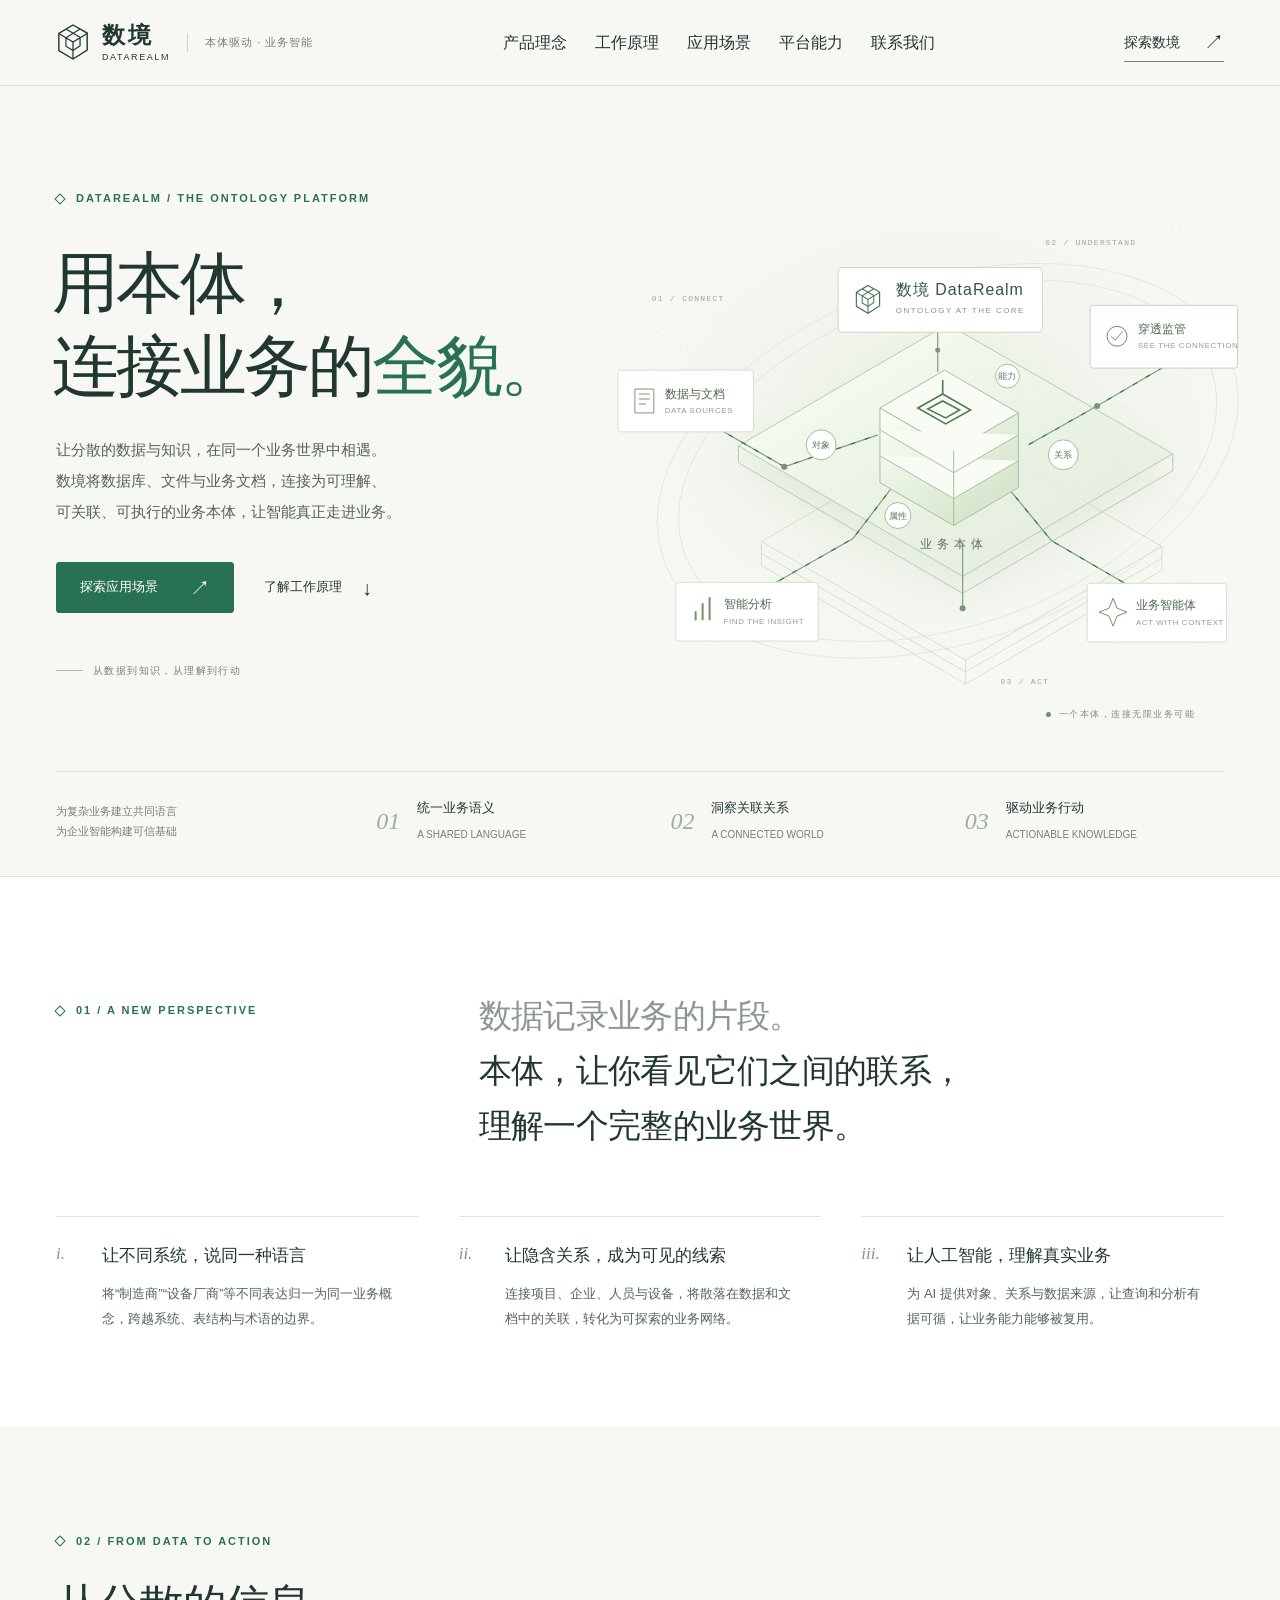
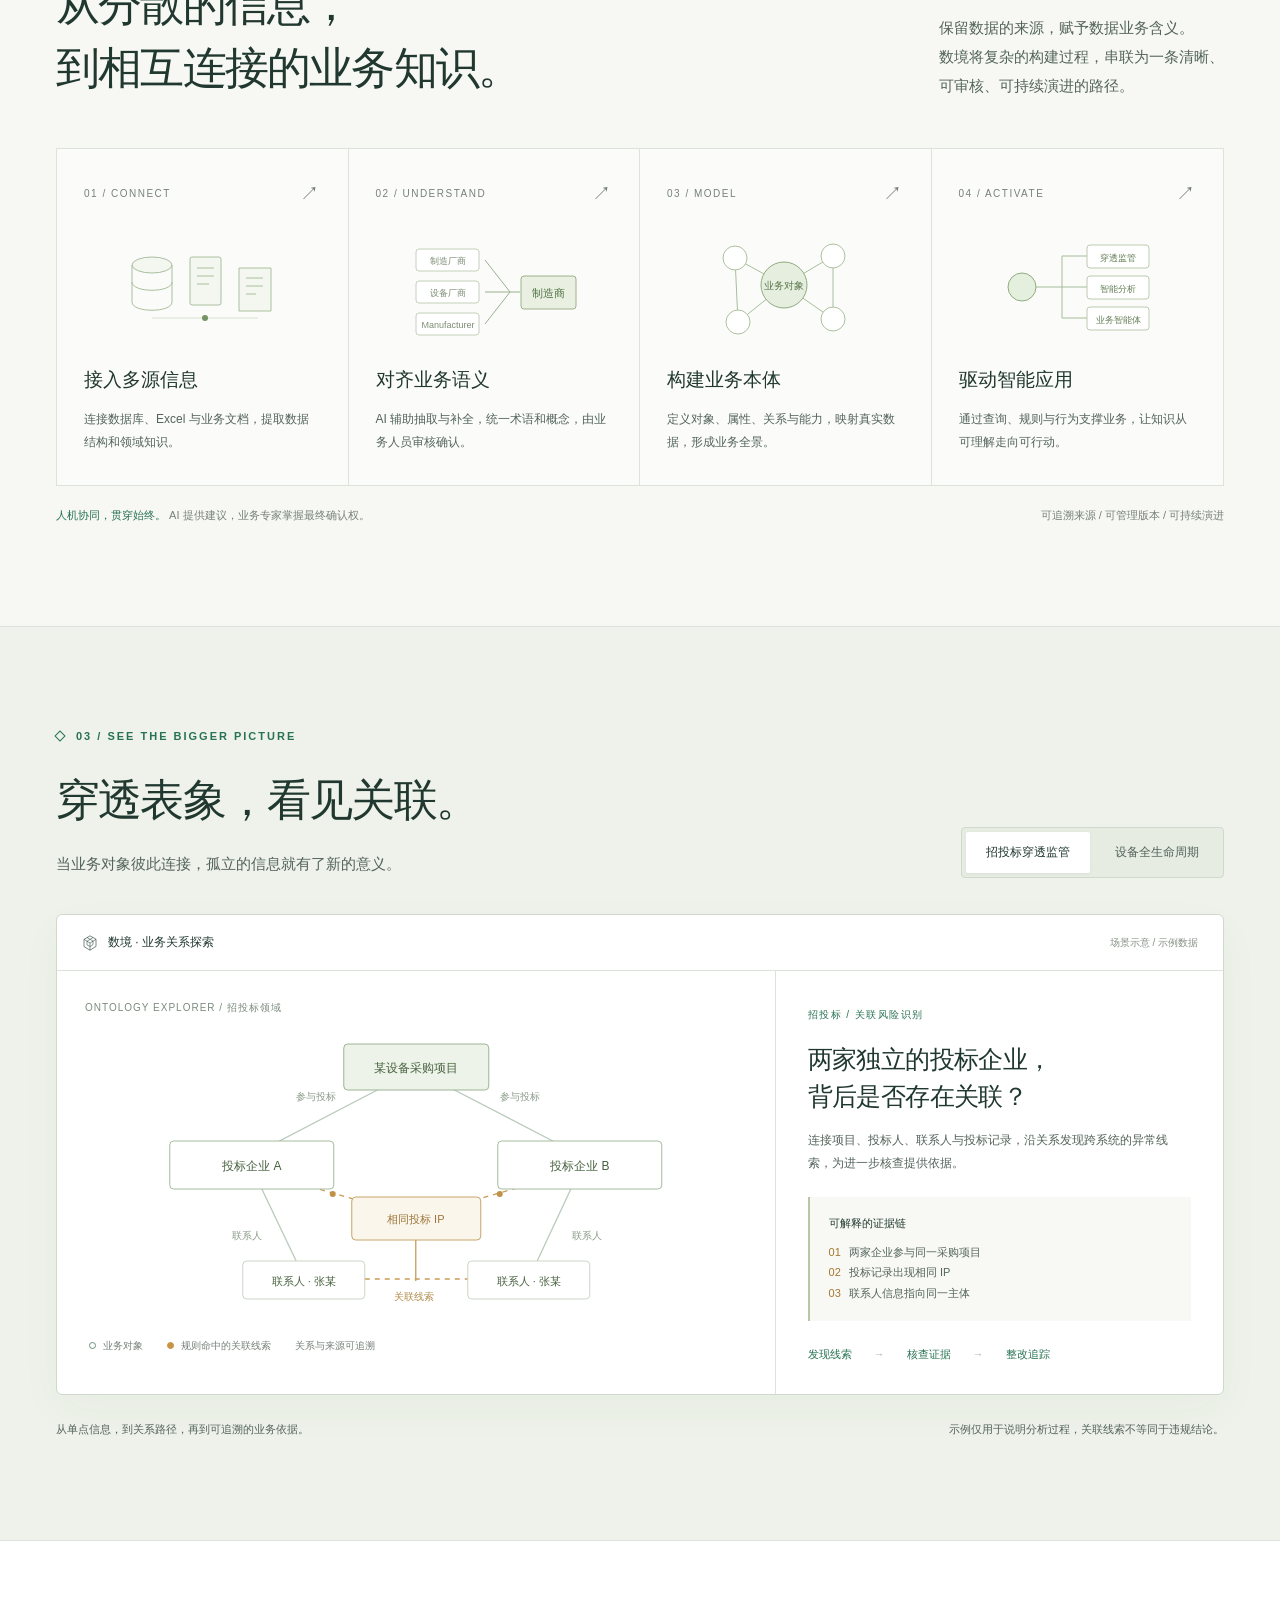
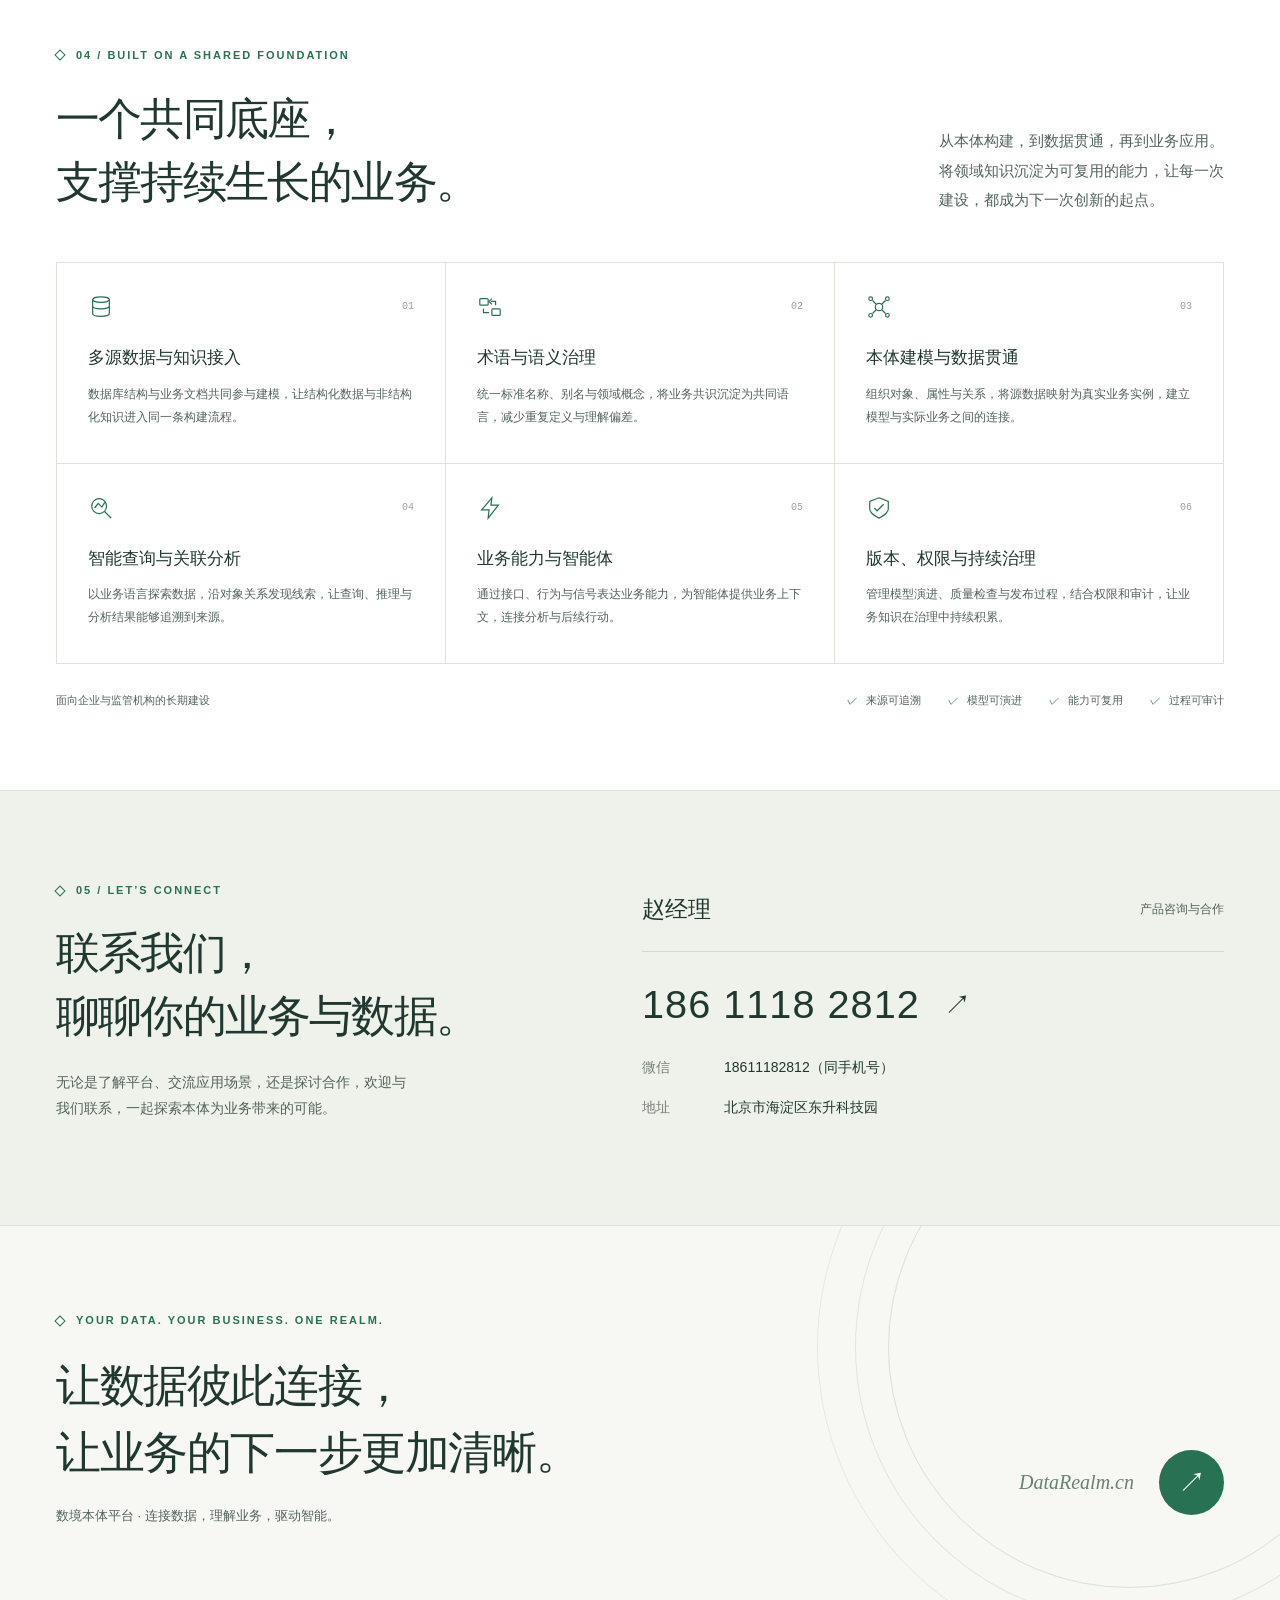
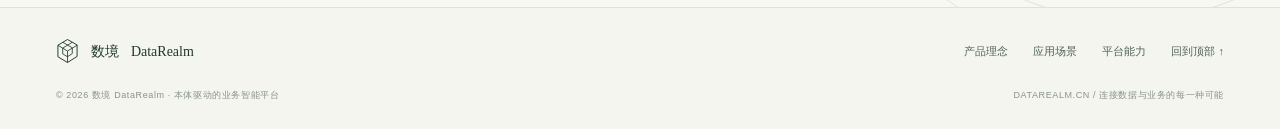
==== index.html @ b1da5d1b "Add files via upload" ====
<!doctype html>
<html lang="zh-CN">
<head>
  <meta charset="UTF-8">
  <meta name="viewport" content="width=device-width, initial-scale=1.0">
  <meta name="theme-color" content="#f7f8f4">
  <meta name="description" content="数境 DataRealm 本体平台，将分散的数据、文档与业务知识连接为可理解、可关联、可执行的业务本体，为穿透监管、智能分析与智能体提供可信语义底座。">
  <title>数境 DataRealm — 用本体，连接业务的全貌</title>
  <style>
    :root{--bg:#f7f8f4;--paper:#fff;--ink:#20382f;--text:#53635b;--muted:#768079;--line:#dce3da;--green:#287253;--mint:#e9f0e5;--serif:Georgia,"Times New Roman",serif;--sans:"Segoe UI","PingFang SC","Microsoft YaHei",sans-serif}
    *{box-sizing:border-box}html{scroll-behavior:smooth;scroll-padding-top:100px}body{margin:0;background:var(--bg);color:var(--ink);font:15px/1.75 var(--sans);-webkit-font-smoothing:antialiased}button,a{-webkit-tap-highlight-color:transparent}a{color:inherit;text-decoration:none}button{font:inherit;color:inherit;cursor:pointer}button:focus-visible,a:focus-visible{outline:3px solid #68ab89;outline-offset:5px}::selection{background:#cee5cf}svg{display:block;max-width:100%}button{border:0}h1,h2,h3,p{margin:0}img{max-width:100%}.wrap{width:min(1280px,calc(100% - 112px));margin:auto}.eyebrow{display:flex;align-items:center;gap:12px;font-size:11px;font-weight:600;letter-spacing:2px;text-transform:uppercase;color:var(--green)}.eyebrow:before{content:"";width:6px;height:6px;border:1px solid currentColor;transform:rotate(45deg)}.mono{font-family:Consolas,monospace;letter-spacing:1px;font-size:11px}.arrow{display:inline-block;transition:transform .25s;font-size:20px;line-height:1}a:hover .arrow,button:hover .arrow{transform:translate(3px,-2px)}.button{display:inline-flex;align-items:center;justify-content:center;gap:32px;padding:14px 23px;border:1px solid var(--green);background:var(--green);color:#fff;border-radius:3px;font-size:13px;line-height:1.6;transition:background .2s,transform .2s}.button:hover{background:#205e45;transform:translateY(-2px)}.text-link{display:inline-flex;gap:20px;align-items:center;font-size:13px}.text-link:hover{color:var(--green)}.section-title{font-size:clamp(32px,3.4vw,46px);font-weight:500;line-height:1.45;letter-spacing:-1.8px}.section-copy{color:var(--text);line-height:1.95;font-size:15px}.section-head{display:flex;justify-content:space-between;gap:50px;align-items:end;margin-bottom:48px}.section-head .section-copy{max-width:360px}.section-head .eyebrow{margin-bottom:23px}
    header{position:sticky;top:0;z-index:20;background:rgba(247,248,244,.94);backdrop-filter:blur(16px);border-bottom:1px solid var(--line)}.header-inner{height:85px;display:flex;align-items:center;justify-content:space-between;gap:30px}.brand{display:flex;align-items:center;gap:12px;flex-shrink:0}.brand-icon{width:34px;height:38px}.brand-name{font-size:23px;letter-spacing:3px;font-weight:600;line-height:1.1}.brand-en{font-size:9px;letter-spacing:1.6px;margin-top:5px;line-height:1}.brand-tag{border-left:1px solid #cbd5cd;margin-left:5px;padding-left:17px;font-size:11px;color:var(--muted);letter-spacing:1px}.nav{display:flex;align-items:center;gap:35px;font-size:12px}.nav a{position:relative;padding:8px 0}.nav a:hover{color:var(--green)}.header-cta{display:flex;gap:24px;align-items:center;font-size:12px;border-bottom:1px solid #6f8575;padding:7px 0}.menu-button{display:none;background:none;padding:8px;font-size:13px}
    .hero{position:relative;overflow:hidden}.hero-main{display:grid;grid-template-columns:1fr 1fr;align-items:center;min-height:685px;gap:0}.hero-copy{position:relative;z-index:2;padding:66px 0 54px}.hero .eyebrow{margin-bottom:33px}.hero h1{font-size:clamp(48px,5.2vw,74px);letter-spacing:-3px;font-weight:500;line-height:1.25;margin-left:-4px}.hero h1 em{font-style:normal;color:var(--green)}.hero-description{font-size:15px;line-height:2.05;max-width:438px;color:var(--text);margin-top:27px}.hero-actions{display:flex;align-items:center;gap:30px;margin-top:35px}.hero-caption{display:flex;align-items:center;gap:10px;color:var(--muted);font-size:10px;letter-spacing:1.4px;margin-top:49px}.hero-caption span{height:1px;width:27px;background:#a9b9ab}.hero-art{position:relative;width:116%;margin-left:-7%;isolation:isolate}.hero-art:before{content:"";position:absolute;z-index:-1;inset:3% -4%;background:radial-gradient(ellipse,#dfebd780,transparent 66%)}.ontology-svg{width:100%;overflow:visible}.graph-flow{stroke-dasharray:5 10;animation:flow 22s linear infinite}.graph-point{animation:breathe 4s ease-in-out infinite;transform-origin:center}.art-note{position:absolute;right:12%;bottom:0;display:flex;gap:8px;align-items:center;font-size:9px;color:#7d8c7c;letter-spacing:1.5px}.art-note:before{content:"";width:5px;height:5px;border-radius:50%;background:#629471}.hero-bottom{border-top:1px solid var(--line);display:grid;grid-template-columns:1.1fr 1fr 1fr 1fr;gap:35px;padding:25px 0 30px;align-items:center}.hero-bottom p{font-size:11px;color:var(--muted);line-height:1.8}.hero-bottom .value{display:flex;gap:17px;align-items:center}.value>span{font:italic 24px var(--serif);color:#9cae9c}.value strong{font-size:13px;font-weight:500;display:block}.value small{font-size:10px;color:var(--muted)}
    .idea{padding:112px 0 95px;background:#fff;border-top:1px solid var(--line)}.idea-top{display:grid;grid-template-columns:.48fr 1fr;gap:65px}.idea-top .eyebrow{align-self:start;margin-top:12px}.idea-statement{font-size:clamp(25px,2.6vw,36px);line-height:1.65;font-weight:400;letter-spacing:-.7px}.idea-statement span{color:#8c978f}.idea-bottom{margin-top:62px;display:grid;grid-template-columns:repeat(3,1fr);gap:40px}.idea-item{border-top:1px solid var(--line);padding-top:24px;display:grid;grid-template-columns:34px 1fr;gap:12px}.idea-item .number{font:italic 17px var(--serif);color:#859584;padding-top:3px}.idea-item h3{font-size:17px;font-weight:500;margin-bottom:12px}.idea-item p{font-size:13px;color:var(--text);line-height:1.9;max-width:295px}
    .how{padding:105px 0 100px}.process{display:grid;grid-template-columns:repeat(4,1fr);border:1px solid var(--line);background:#ffffff70}.process-card{position:relative;padding:28px 27px 32px;border-right:1px solid var(--line)}.process-card:last-child{border:0}.process-number{display:flex;align-items:center;justify-content:space-between;color:var(--muted);font-size:10px;letter-spacing:1.5px}.process-number span:last-child{font-size:19px}.mini-diagram{height:132px;display:flex;align-items:center;justify-content:center;margin:10px 0}.mini-diagram svg{height:110px;width:180px}.process-card h3{font-size:19px;font-weight:500;margin-bottom:12px}.process-card p{font-size:12px;color:var(--text);line-height:1.9}.process-note{margin-top:20px;display:flex;justify-content:space-between;gap:20px;font-size:11px;color:var(--muted)}.process-note b{font-weight:400;color:var(--green)}
    .case{background:#eef2ea;padding:100px 0;border-top:1px solid var(--line);border-bottom:1px solid var(--line)}.case .section-head{margin-bottom:36px}.case-tabs{display:inline-flex;gap:5px;border:1px solid #cfd9cc;background:#e6ece1;padding:4px;border-radius:4px}.case-tab{padding:10px 20px;background:transparent;border-radius:2px;font-size:12px;color:var(--text)}.case-tab[aria-selected="true"]{background:#fff;color:var(--ink);box-shadow:0 1px 3px #30472a10}.case-window{background:#fff;border:1px solid #cfd9cc;border-radius:6px;overflow:hidden;box-shadow:0 15px 45px #3b573509}.window-bar{display:flex;justify-content:space-between;align-items:center;border-bottom:1px solid var(--line);padding:17px 25px;gap:15px}.window-title{font-size:12px;display:flex;gap:10px;align-items:center}.window-title svg{width:16px;height:16px}.demo-label{font-size:10px;color:#879186}.window-main{display:grid;grid-template-columns:1.6fr 1fr}.case-canvas{position:relative;background-image:radial-gradient(#b7c6b266 .7px,transparent .7px);background-size:20px 20px;padding:28px 20px 18px;min-width:0}.canvas-label{font-size:10px;color:#7b8b7d;letter-spacing:1px;margin-left:8px}.case-graph{width:100%;height:320px}.canvas-legend{font-size:10px;display:flex;gap:24px;align-items:center;color:var(--muted);padding-left:12px}.canvas-legend span{display:flex;align-items:center;gap:7px}.canvas-legend i{display:inline-block;width:7px;height:7px;border:1px solid #69917a;border-radius:50%}.canvas-legend .risk i{background:#c89342;border-color:#c89342}.case-explain{border-left:1px solid var(--line);padding:35px 32px 30px}.case-kicker{font-size:10px;color:var(--green);letter-spacing:1.5px;margin-bottom:17px}.case-explain h3{font-size:25px;line-height:1.5;font-weight:500;letter-spacing:-.6px}.case-explain>p{font-size:12px;color:var(--text);line-height:1.9;margin:13px 0 23px}.evidence{background:#f8f9f5;padding:17px 19px;border-left:2px solid #b6c7a8}.evidence-title{font-size:11px;margin-bottom:8px}.evidence p{color:var(--text);font-size:11px;line-height:1.9}.evidence span{color:#a47730;margin-right:5px}.case-bottom{display:flex;gap:22px;align-items:center;font-size:11px;color:var(--green);margin-top:24px}.case-bottom span+span:before{content:"→";margin-right:22px;color:#a8b5a4}.case-foot{display:flex;justify-content:space-between;gap:24px;margin-top:25px;font-size:11px;color:var(--text)}
    .capabilities{padding:105px 0 80px;background:#fff}.cap-grid{display:grid;grid-template-columns:repeat(3,1fr);border-top:1px solid var(--line);border-left:1px solid var(--line)}.cap-item{padding:31px 31px 34px;border-right:1px solid var(--line);border-bottom:1px solid var(--line);transition:background .2s}.cap-item:hover{background:#f6f9f3}.cap-top{display:flex;justify-content:space-between;align-items:center;margin-bottom:23px}.cap-top svg{width:26px;height:26px;stroke:var(--green);fill:none;stroke-width:1.3}.cap-top span{color:#9aa397;font-size:10px;font-family:Consolas,monospace}.cap-item h3{font-size:17px;font-weight:500;margin-bottom:10px}.cap-item p{font-size:12px;color:var(--text);line-height:1.9}.governance{display:flex;gap:20px;align-items:center;justify-content:space-between;padding-top:27px;color:var(--text);font-size:11px}.governance ul{display:flex;list-style:none;gap:27px;margin:0;padding:0}.governance li:before{content:"✓";color:var(--green);margin-right:8px}
    .closing{position:relative;overflow:hidden;padding:85px 0 80px}.closing:after{position:absolute;content:"";width:480px;height:480px;right:-90px;top:-120px;border:1px solid #d9e3d4;border-radius:50%;box-shadow:0 0 0 32px var(--bg),0 0 0 33px #dfe7d9,0 0 0 70px var(--bg),0 0 0 71px #e4eadf;pointer-events:none}.closing-inner{position:relative;z-index:1;display:flex;align-items:end;justify-content:space-between;gap:40px}.closing .eyebrow{margin-bottom:22px}.closing h2{font-size:clamp(32px,3.5vw,47px);font-weight:500;line-height:1.5;letter-spacing:-1.4px}.closing p{font-size:13px;color:var(--text);margin-top:18px}.closing-action{display:flex;align-items:center;gap:25px;padding-bottom:12px;flex-shrink:0}.closing-action .domain{font:italic 20px var(--serif);color:#6a826e}.round-link{display:flex;align-items:center;justify-content:center;width:65px;height:65px;background:var(--green);color:white;border-radius:50%;transition:transform .3s}.round-link:hover{transform:rotate(-8deg)}.round-link .arrow{font-size:28px}footer{border-top:1px solid var(--line);padding:29px 0 25px;background:#f3f5ee}.footer-main{display:flex;justify-content:space-between;align-items:center;gap:25px}.footer-brand{display:flex;gap:12px;align-items:center}.footer-brand svg{width:23px;height:28px}.footer-brand strong{font-weight:500;font-size:14px}.footer-brand span{font-family:var(--serif);font-size:14px;margin-left:8px}.footer-links{display:flex;gap:25px;font-size:11px;color:var(--text)}.footer-bottom{display:flex;justify-content:space-between;gap:20px;margin-top:23px;color:#8a9488;font-size:9px;letter-spacing:.6px}
    @keyframes flow{to{stroke-dashoffset:-180}}@keyframes breathe{50%{opacity:.35}}@media(min-width:1600px){.hero-main{min-height:750px}.hero h1{font-size:78px}}@media(max-width:1100px){.wrap{width:calc(100% - 64px)}.hero h1{font-size:55px}.hero-main{min-height:620px}.hero-art{width:119%;margin-left:-9%}.nav{gap:24px}.brand-tag{display:none}.hero-description{max-width:370px}.process-card{padding:23px 19px}.case-explain{padding:27px 24px}.case-explain h3{font-size:22px}.idea-top{grid-template-columns:.4fr 1fr;gap:35px}.hero-bottom{gap:20px}.cap-item{padding:28px 24px}.closing-action .domain{display:none}}
    @media(max-width:760px){html{scroll-padding-top:85px}.wrap{width:calc(100% - 40px)}.header-inner{height:72px}.brand-name{font-size:21px}.brand-icon{width:29px;height:32px}.header-cta{display:none}.menu-button{display:block}.nav{display:none;position:absolute;top:72px;left:0;right:0;padding:20px;background:var(--bg);border-bottom:1px solid var(--line);justify-content:space-around;gap:14px}.nav.open{display:flex}.hero-main{grid-template-columns:1fr;min-height:0}.hero-copy{padding:50px 0 0}.hero .eyebrow{font-size:9px;letter-spacing:1.5px;margin-bottom:25px}.hero h1{font-size:clamp(43px,9.8vw,66px);letter-spacing:-2px}.hero-description{font-size:13px;max-width:450px;margin-top:23px}.hero-actions{gap:24px;margin-top:26px}.button{font-size:12px;padding:13px 19px;gap:25px}.text-link{font-size:12px;gap:12px}.hero-caption{margin-top:27px;font-size:8px}.hero-art{width:100%;margin:0 auto 25px;max-width:520px}.art-note{right:5%;font-size:8px;bottom:-4px}.hero-bottom{grid-template-columns:repeat(3,1fr);gap:13px;padding:22px 0 25px}.hero-bottom>p{display:none}.hero-bottom .value{gap:9px}.value>span{font-size:19px}.value strong{font-size:11px}.value small{font-size:8px}.idea{padding:65px 0}.idea-top{grid-template-columns:1fr;gap:25px}.idea-top .eyebrow{margin:0}.idea-statement{font-size:26px}.idea-bottom{grid-template-columns:1fr;gap:27px;margin-top:35px}.idea-item{padding-top:20px}.idea-item p{max-width:none}.idea-item h3{font-size:17px;margin-bottom:7px}.section-title{font-size:31px;letter-spacing:-1px}.section-head{display:block;margin-bottom:30px}.section-head .eyebrow{margin-bottom:20px}.section-head .section-copy{margin-top:19px;max-width:none;font-size:13px}.how{padding:65px 0}.process{grid-template-columns:repeat(2,1fr)}.process-card{border-bottom:1px solid var(--line);padding:22px 18px}.process-card:nth-child(2){border-right:0}.process-card:nth-child(3){border-bottom:0}.process-card h3{font-size:17px}.mini-diagram{height:115px;margin:5px 0}.process-note{font-size:10px;display:block}.process-note span{display:block;margin-top:8px}.case{padding:65px 0}.case-tabs{margin-top:22px}.case-tab{font-size:11px;padding:9px 16px}.window-main{grid-template-columns:1fr}.window-bar{padding:14px 16px}.demo-label{font-size:9px}.case-canvas{padding:21px 10px}.case-graph{height:auto;aspect-ratio:620/320}.canvas-label{font-size:9px}.canvas-legend{font-size:9px;gap:15px}.case-explain{border-left:0;border-top:1px solid var(--line);padding:27px 23px}.case-explain h3{font-size:23px}.case-explain>p{font-size:13px}.case-foot{display:block;line-height:1.9}.case-foot span{display:block;margin-top:5px}.capabilities{padding:65px 0}.cap-grid{grid-template-columns:repeat(2,1fr)}.cap-item{padding:24px 19px}.cap-item h3{font-size:16px}.cap-item p{font-size:11px}.cap-top{margin-bottom:19px}.governance{display:block;font-size:10px}.governance ul{margin-top:15px;flex-wrap:wrap;gap:9px 20px}.closing{padding:63px 0}.closing h2{font-size:30px}.closing-inner{gap:18px}.closing p{font-size:11px;max-width:255px}.closing .eyebrow{font-size:9px}.round-link{width:48px;height:48px}.closing-action{padding-bottom:30px}.closing:after{right:-380px}.footer-main{align-items:start}.footer-links{gap:12px;font-size:10px;flex-wrap:wrap;max-width:145px;justify-content:end}.footer-brand span{display:none}.footer-bottom{font-size:8px;display:block}.footer-bottom span{display:block;margin-top:6px}}
    .nav{font-size:16px;gap:28px}.nav a{white-space:nowrap}.header-cta{font-size:14px}
    .contact{padding:90px 0;background:#eef2ea;border-top:1px solid var(--line);border-bottom:1px solid var(--line)}.contact-inner{display:grid;grid-template-columns:1fr 1.15fr;gap:80px}.contact .eyebrow{margin-bottom:22px}.contact-intro{margin-top:20px;max-width:360px;font-size:14px;color:var(--text);line-height:1.9}.contact-details{padding-top:8px}.contact-person{display:flex;justify-content:space-between;align-items:center;border-bottom:1px solid #d0dccc;padding-bottom:22px;gap:20px}.contact-person h3{font-size:23px;font-weight:500}.contact-person span{font-size:12px;color:var(--text)}.contact-phone{display:inline-flex;align-items:center;gap:24px;font-size:clamp(28px,3.1vw,42px);font-weight:400;line-height:1.4;letter-spacing:1px;margin-top:25px;font-variant-numeric:tabular-nums}.contact-phone:hover{color:var(--green)}.contact-phone .arrow{font-size:27px}.contact-meta{margin-top:22px;display:grid;gap:16px}.contact-row{display:grid;grid-template-columns:66px 1fr;gap:16px;font-size:14px}.contact-row dt{color:var(--muted)}.contact-row dd{margin:0;color:var(--ink)}
    @media(min-width:761px) and (max-width:1000px){.header-cta{display:none}.nav{gap:22px}.header-inner{gap:20px}}
    @media(max-width:760px){.nav{gap:8px 22px;justify-content:flex-start;flex-wrap:wrap}.nav a{padding:8px 0}.contact{padding:65px 0}.contact-inner{grid-template-columns:1fr;gap:30px}.contact-intro{font-size:13px}.contact-person h3{font-size:21px}.contact-phone{font-size:32px;gap:20px}.contact-row{font-size:13px;grid-template-columns:55px 1fr;gap:12px}}
    @media(prefers-reduced-motion:reduce){html{scroll-behavior:auto}*,*:before,*:after{animation:none!important;transition:none!important}}
  </style>
</head>
<body>
  <svg width="0" height="0" aria-hidden="true" style="position:absolute"><defs><symbol id="brand-mark" viewBox="0 0 36 40"><path d="M18 2 33 10.5v18L18 38 3 29V11Z" fill="none" stroke="currentColor" stroke-width="1.5"/><path d="m3 11 15 9 15-9M18 20v18M10.5 6.3l15 8.7v9L18 29l-7.5-4.5v-9L25.5 6.3" fill="none" stroke="currentColor" stroke-width="1.3"/></symbol></defs></svg>
  <header>
    <div class="wrap header-inner">
      <a class="brand" href="#top" aria-label="数境 DataRealm 首页"><svg class="brand-icon" aria-hidden="true"><use href="#brand-mark"/></svg><div><div class="brand-name">数境</div><div class="brand-en">DATAREALM</div></div><span class="brand-tag">本体驱动 · 业务智能</span></a>
      <nav class="nav" id="navigation" aria-label="主导航"><a href="#vision">产品理念</a><a href="#how">工作原理</a><a href="#scenarios">应用场景</a><a href="#capabilities">平台能力</a><a href="#contact">联系我们</a></nav>
      <a class="header-cta" href="#scenarios">探索数境 <span class="arrow">↗</span></a>
      <button class="menu-button" aria-expanded="false" aria-controls="navigation">菜单 <span aria-hidden="true">＋</span></button>
    </div>
  </header>
  <main id="top">
    <section class="hero" aria-labelledby="hero-title">
      <div class="wrap">
        <div class="hero-main">
          <div class="hero-copy">
            <div class="eyebrow">DATAREALM / THE ONTOLOGY PLATFORM</div>
            <h1 id="hero-title">用本体，<br>连接业务的<em>全貌。</em></h1>
            <p class="hero-description">让分散的数据与知识，在同一个业务世界中相遇。<br>数境将数据库、文件与业务文档，连接为可理解、<br class="desktop-break">可关联、可执行的业务本体，让智能真正走进业务。</p>
            <div class="hero-actions"><a class="button" href="#scenarios">探索应用场景 <span class="arrow">↗</span></a><a class="text-link" href="#how">了解工作原理 <span class="arrow">↓</span></a></div>
            <div class="hero-caption"><span></span> 从数据到知识，从理解到行动</div>
          </div>
          <div class="hero-art">
            <svg class="ontology-svg" viewBox="0 0 680 590" role="img" aria-labelledby="ontology-title ontology-desc">
              <title id="ontology-title">数境连接数据、业务本体与智能应用</title><desc id="ontology-desc">数据库、文件和文档汇聚为包含对象、属性、关系与能力的业务本体，向上支撑穿透监管、智能分析和智能体。</desc>
              <defs><linearGradient id="plane" x1="0" y1="0" x2="1" y2="1"><stop stop-color="#fafff5"/><stop offset="1" stop-color="#dfead7" stop-opacity=".7"/></linearGradient><linearGradient id="core" x1="0" y1="0" x2="1" y2="1"><stop stop-color="#fbfff6"/><stop offset="1" stop-color="#cddfc2"/></linearGradient><filter id="shadow" x="-40%" y="-40%" width="180%" height="200%"><feDropShadow dx="0" dy="18" stdDeviation="17" flood-color="#779070" flood-opacity=".12"/></filter></defs>
              <g fill="none" stroke="#dfe6da" stroke-width=".8"><ellipse cx="350" cy="327" rx="302" ry="182" transform="rotate(-19 350 327)"/><ellipse cx="350" cy="327" rx="280" ry="166" transform="rotate(-19 350 327)"/><path d="M37 408 598 83M105 517 667 192M49 192 611 517M74 154 638 480" stroke-dasharray="2 7"/></g>
              <g opacity=".7" fill="none" stroke="#c8d8bf"><path d="m163 408 197-114 205 119-197 114Z"/><path d="m163 420 205 119 197-114M163 432l205 119 197-114"/><path d="M163 408v24M368 527v24M565 413v24"/></g>
              <path d="m140 312 210-122 226 130-211 123Z" fill="url(#plane)" stroke="#b6cbb0" filter="url(#shadow)"/>
              <path d="M140 312v17l225 131 211-123v-17M365 443v17" fill="none" stroke="#b7cbb0"/>
              <g fill="none" stroke="#7da284" stroke-width="1.2"><path d="m155 462 100-57 42-55M552 464l-98-57-46-56M91 278l95 55 94-32M592 218l-92 54-69 39M340 195v43M365 409v66"/><path class="graph-flow" d="m155 462 100-57 42-55M552 464l-98-57-46-56M91 278l95 55 94-32M592 218l-92 54-69 39" stroke="#347b53"/></g>
              <g stroke="#a8bfa0" fill="#f9fcf5"><path d="m282 274 65-38 74 43-65 38Z"/><path d="M282 274v75l74 43 65-38v-75l-65 38Z" fill="url(#core)"/><path d="M356 317v75M282 296l74 43 65-38M282 322l74 43 65-38"/></g>
              <g fill="none" stroke="#507b57" stroke-width="1.6"><path d="m320 274 25-14 28 16-25 14Z"/><path d="m330 275 15-8 17 9-14 8ZM345 260v-14"/></g>
              <text x="356" y="415" fill="#537556" font-size="12" text-anchor="middle" letter-spacing="5">业务本体</text>
              <g font-family="Segoe UI,Microsoft YaHei,sans-serif"><g transform="translate(240 133)"><rect width="205" height="65" rx="4" fill="#fff" stroke="#ccd9c5"/><svg x="16" y="16" width="28" height="32" color="#487354"><use href="#brand-mark"/></svg><text x="58" y="28" fill="#35553e" font-size="16" letter-spacing="1">数境 DataRealm</text><text x="58" y="46" fill="#87947d" font-size="8" letter-spacing="1.5">ONTOLOGY AT THE CORE</text></g>
              <g transform="translate(19 236)"><rect width="136" height="62" rx="3" fill="#fff" stroke="#d6dfd0"/><path d="M17 19h19v24H17ZM21 24h11M21 29h11M21 34h7" fill="none" stroke="#829679"/><text x="47" y="28" font-size="12" fill="#4f684e">数据与文档</text><text x="47" y="43" font-size="8" fill="#929d8b" letter-spacing=".6">DATA SOURCES</text></g>
              <g transform="translate(493 171)"><rect width="148" height="63" rx="3" fill="#fff" stroke="#c5d6bd"/><circle cx="27" cy="31" r="10" fill="none" stroke="#6d9067"/><path d="m21 31 4 4 8-9" fill="none" stroke="#6d9067"/><text x="48" y="28" font-size="12" fill="#4f684e">穿透监管</text><text x="48" y="43" font-size="8" fill="#929d8b" letter-spacing=".6">SEE THE CONNECTION</text></g>
              <g transform="translate(77 449)"><rect width="143" height="59" rx="3" fill="#fff" stroke="#d6dfd0"/><path d="M20 38V29m7 9V21m7 17V15" fill="none" stroke="#739267" stroke-width="2"/><text x="48" y="26" font-size="12" fill="#4f684e">智能分析</text><text x="48" y="42" font-size="8" fill="#929d8b" letter-spacing=".6">FIND THE INSIGHT</text></g>
              <g transform="translate(490 450)"><rect width="140" height="59" rx="3" fill="#fff" stroke="#d6dfd0"/><path d="m26 15 4 10 10 4-10 4-4 10-4-10-10-4 10-4Z" fill="none" stroke="#739267"/><text x="49" y="26" font-size="12" fill="#4f684e">业务智能体</text><text x="49" y="42" font-size="8" fill="#929d8b" letter-spacing=".6">ACT WITH CONTEXT</text></g>
              <g fill="#fff" stroke="#a3bd97"><circle cx="223" cy="311" r="15"/><circle cx="466" cy="321" r="15"/><circle cx="300" cy="382" r="13"/><circle cx="410" cy="242" r="12"/></g><g font-size="9" fill="#5e7b55" text-anchor="middle"><text x="223" y="314">对象</text><text x="466" y="324">关系</text><text x="300" y="385">属性</text><text x="410" y="245">能力</text></g></g>
              <g fill="#75986c"><circle class="graph-point" cx="186" cy="333" r="3"/><circle class="graph-point" cx="500" cy="272" r="3" style="animation-delay:1s"/><circle cx="365" cy="475" r="3"/><circle cx="340" cy="216" r="2.5"/></g>
              <g font-family="Consolas,monospace" font-size="8" letter-spacing="1.3" fill="#9ba792"><text x="53" y="167">01 / CONNECT</text><text x="448" y="110">02 / UNDERSTAND</text><text x="403" y="551">03 / ACT</text></g>
            </svg>
            <div class="art-note">一个本体，连接无限业务可能</div>
          </div>
        </div>
        <div class="hero-bottom"><p>为复杂业务建立共同语言<br>为企业智能构建可信基础</p><div class="value"><span>01</span><div><strong>统一业务语义</strong><small>A SHARED LANGUAGE</small></div></div><div class="value"><span>02</span><div><strong>洞察关联关系</strong><small>A CONNECTED WORLD</small></div></div><div class="value"><span>03</span><div><strong>驱动业务行动</strong><small>ACTIONABLE KNOWLEDGE</small></div></div></div>
      </div>
    </section>
    <section class="idea" id="vision" aria-labelledby="vision-title"><div class="wrap">
      <div class="idea-top"><div class="eyebrow">01 / A NEW PERSPECTIVE</div><h2 class="idea-statement" id="vision-title"><span>数据记录业务的片段。</span><br>本体，让你看见它们之间的联系，<br>理解一个完整的业务世界。</h2></div>
      <div class="idea-bottom"><article class="idea-item"><span class="number">i.</span><div><h3>让不同系统，说同一种语言</h3><p>将“制造商”“设备厂商”等不同表达归一为同一业务概念，跨越系统、表结构与术语的边界。</p></div></article><article class="idea-item"><span class="number">ii.</span><div><h3>让隐含关系，成为可见的线索</h3><p>连接项目、企业、人员与设备，将散落在数据和文档中的关联，转化为可探索的业务网络。</p></div></article><article class="idea-item"><span class="number">iii.</span><div><h3>让人工智能，理解真实业务</h3><p>为 AI 提供对象、关系与数据来源，让查询和分析有据可循，让业务能力能够被复用。</p></div></article></div>
    </div></section>
    <section class="how" id="how" aria-labelledby="how-title"><div class="wrap">
      <div class="section-head"><div><div class="eyebrow">02 / FROM DATA TO ACTION</div><h2 class="section-title" id="how-title">从分散的信息，<br>到相互连接的业务知识。</h2></div><p class="section-copy">保留数据的来源，赋予数据业务含义。<br>数境将复杂的构建过程，串联为一条清晰、<br>可审核、可持续演进的路径。</p></div>
      <div class="process">
        <article class="process-card"><div class="process-number"><span>01 / CONNECT</span><span>↗</span></div><div class="mini-diagram"><svg viewBox="0 0 180 110" aria-hidden="true"><g fill="#f4f7ef" stroke="#aabfa0"><ellipse cx="40" cy="33" rx="20" ry="8"/><path d="M20 33v37c0 11 40 11 40 0V33M20 50c0 11 40 11 40 0" fill="none"/><rect x="78" y="25" width="31" height="48" rx="2"/><path d="M85 36h17M85 44h17M85 52h12"/><path d="M127 36h32v43h-32zM134 46h17M134 54h17M134 62h10"/></g><path d="M40 86h106" stroke="#d8e1d0"/><circle cx="93" cy="86" r="3" fill="#739463"/></svg></div><h3>接入多源信息</h3><p>连接数据库、Excel 与业务文档，提取数据结构和领域知识。</p></article>
        <article class="process-card"><div class="process-number"><span>02 / UNDERSTAND</span><span>↗</span></div><div class="mini-diagram"><svg viewBox="0 0 180 110" aria-hidden="true"><g fill="#fff" stroke="#c3d0ba"><rect x="12" y="17" width="63" height="22" rx="3"/><rect x="12" y="49" width="63" height="22" rx="3"/><rect x="12" y="81" width="63" height="22" rx="3"/></g><g font-size="9" fill="#7b8c72" text-anchor="middle"><text x="44" y="32">制造厂商</text><text x="44" y="64">设备厂商</text><text x="44" y="96">Manufacturer</text></g><path d="m81 28 25 32-25 32M81 60h35" fill="none" stroke="#9bb08f"/><rect x="117" y="44" width="55" height="33" rx="3" fill="#e9f0e1" stroke="#9db18e"/><text x="144" y="65" text-anchor="middle" font-size="11" fill="#507144">制造商</text></svg></div><h3>对齐业务语义</h3><p>AI 辅助抽取与补全，统一术语和概念，由业务人员审核确认。</p></article>
        <article class="process-card"><div class="process-number"><span>03 / MODEL</span><span>↗</span></div><div class="mini-diagram"><svg viewBox="0 0 180 110" aria-hidden="true"><g stroke="#a8be9c" fill="none"><path d="m89 53-49-27m49 27 49-29M89 53l-46 37m46-37 49 34M40 26l3 64m95-66v63"/></g><g fill="#fff" stroke="#adc09f"><circle cx="40" cy="26" r="12"/><circle cx="138" cy="24" r="12"/><circle cx="43" cy="90" r="12"/><circle cx="138" cy="87" r="12"/></g><circle cx="89" cy="53" r="23" fill="#e6efdf" stroke="#8faa7e"/><text x="89" y="57" text-anchor="middle" font-size="10" fill="#59774a">业务对象</text></svg></div><h3>构建业务本体</h3><p>定义对象、属性、关系与能力，映射真实数据，形成业务全景。</p></article>
        <article class="process-card"><div class="process-number"><span>04 / ACTIVATE</span><span>↗</span></div><div class="mini-diagram"><svg viewBox="0 0 180 110" aria-hidden="true"><path d="M35 55h40m0 0V24h25M75 55h25M75 55v31h25" stroke="#a7bb9c" fill="none"/><circle cx="35" cy="55" r="14" stroke="#91ac81" fill="#e5efdd"/><g fill="#fff" stroke="#bccbb2"><rect x="100" y="13" width="62" height="23" rx="3"/><rect x="100" y="44" width="62" height="23" rx="3"/><rect x="100" y="75" width="62" height="23" rx="3"/></g><g font-size="9" fill="#657f57" text-anchor="middle"><text x="131" y="29">穿透监管</text><text x="131" y="60">智能分析</text><text x="131" y="91">业务智能体</text></g></svg></div><h3>驱动智能应用</h3><p>通过查询、规则与行为支撑业务，让知识从可理解走向可行动。</p></article>
      </div><div class="process-note"><span><b>人机协同，贯穿始终。</b> AI 提供建议，业务专家掌握最终确认权。</span><span>可追溯来源 / 可管理版本 / 可持续演进</span></div>
    </div></section>
    <section class="case" id="scenarios" aria-labelledby="case-title"><div class="wrap">
      <div class="section-head"><div><div class="eyebrow">03 / SEE THE BIGGER PICTURE</div><h2 class="section-title" id="case-title">穿透表象，看见关联。</h2><p class="section-copy" style="max-width:620px;margin-top:17px">当业务对象彼此连接，孤立的信息就有了新的意义。</p></div><div class="case-tabs" role="tablist" aria-label="监管场景"><button class="case-tab" id="tab-bid" role="tab" aria-selected="true" aria-controls="case-panel" data-case="bid">招投标穿透监管</button><button class="case-tab" id="tab-device" role="tab" aria-selected="false" aria-controls="case-panel" tabindex="-1" data-case="device">设备全生命周期</button></div></div>
      <div class="case-window" id="case-panel" role="tabpanel" aria-labelledby="tab-bid" tabindex="0"><div class="window-bar"><div class="window-title"><svg aria-hidden="true"><use href="#brand-mark"/></svg> 数境 · 业务关系探索</div><span class="demo-label">场景示意 / 示例数据</span></div><div class="window-main"><div class="case-canvas"><div class="canvas-label" id="canvas-label">ONTOLOGY EXPLORER / 招投标领域</div><svg class="case-graph" id="case-graph" viewBox="0 0 620 320" role="img" aria-label="两家投标企业通过共同联系人与相同投标 IP 产生关联"><g fill="none" stroke="#b9cbbc" stroke-width="1.3"><path d="m310 53-163 85m163-85 164 85M147 153l52 109M474 153l-51 109"/><path d="m147 153 163 47 164-47M199 262h224" stroke="#c89c57" stroke-dasharray="5 5"/><path d="M310 207v57" stroke="#c89c57"/></g><g font-size="10" fill="#8a9b89" text-anchor="middle"><text x="210" y="83">参与投标</text><text x="414" y="83">参与投标</text><text x="141" y="222">联系人</text><text x="481" y="222">联系人</text><text x="308" y="283" fill="#b18b4b">关联线索</text></g><g><rect x="238" y="27" width="145" height="46" rx="4" fill="#edf3e8" stroke="#9db496"/><rect x="64" y="124" width="164" height="48" rx="4" fill="#fff" stroke="#a6bba0"/><rect x="392" y="124" width="164" height="48" rx="4" fill="#fff" stroke="#a6bba0"/><rect x="246" y="180" width="129" height="43" rx="4" fill="#fbf6eb" stroke="#c6a468"/><rect x="137" y="244" width="122" height="38" rx="4" fill="#fff" stroke="#ccd5c6"/><rect x="362" y="244" width="122" height="38" rx="4" fill="#fff" stroke="#ccd5c6"/></g><g font-size="12" fill="#47613f" text-anchor="middle"><text x="310" y="55">某设备采购项目</text><text x="146" y="153">投标企业 A</text><text x="474" y="153">投标企业 B</text><text x="310" y="206" fill="#9c763a" font-size="11">相同投标 IP</text><text x="198" y="268" font-size="11">联系人 · 张某</text><text x="423" y="268" font-size="11">联系人 · 张某</text></g><g fill="#bf9248"><circle class="graph-point" cx="227" cy="177" r="3"/><circle class="graph-point" cx="394" cy="177" r="3"/></g></svg><div class="canvas-legend"><span><i></i>业务对象</span><span class="risk"><i></i>规则命中的关联线索</span><span>关系与来源可追溯</span></div></div><div class="case-explain" aria-live="polite"><div class="case-kicker" id="case-kicker">招投标 / 关联风险识别</div><h3 id="case-heading">两家独立的投标企业，<br>背后是否存在关联？</h3><p id="case-description">连接项目、投标人、联系人与投标记录，沿关系发现跨系统的异常线索，为进一步核查提供依据。</p><div class="evidence"><div class="evidence-title">可解释的证据链</div><p id="case-evidence"><span>01</span> 两家企业参与同一采购项目<br><span>02</span> 投标记录出现相同 IP<br><span>03</span> 联系人信息指向同一主体</p></div><div class="case-bottom"><span>发现线索</span><span>核查证据</span><span>整改追踪</span></div></div></div></div>
      <div class="case-foot"><span>从单点信息，到关系路径，再到可追溯的业务依据。</span><span>示例仅用于说明分析过程，关联线索不等同于违规结论。</span></div>
    </div></section>
    <section class="capabilities" id="capabilities" aria-labelledby="cap-title"><div class="wrap">
      <div class="section-head"><div><div class="eyebrow">04 / BUILT ON A SHARED FOUNDATION</div><h2 class="section-title" id="cap-title">一个共同底座，<br>支撑持续生长的业务。</h2></div><p class="section-copy">从本体构建，到数据贯通，再到业务应用。<br>将领域知识沉淀为可复用的能力，让每一次<br>建设，都成为下一次创新的起点。</p></div>
      <div class="cap-grid"><article class="cap-item"><div class="cap-top"><svg viewBox="0 0 28 28" aria-hidden="true"><ellipse cx="14" cy="6" rx="9" ry="3"/><path d="M5 6v15c0 4 18 4 18 0V6M5 13c0 4 18 4 18 0"/></svg><span>01</span></div><h3>多源数据与知识接入</h3><p>数据库结构与业务文档共同参与建模，让结构化数据与非结构化知识进入同一条构建流程。</p></article><article class="cap-item"><div class="cap-top"><svg viewBox="0 0 28 28" aria-hidden="true"><rect x="3" y="5" width="9" height="7" rx="1"/><rect x="16" y="16" width="9" height="7" rx="1"/><path d="M7 16v4h6M20 12V8h-5M16 5l-3 3 3 3"/></svg><span>02</span></div><h3>术语与语义治理</h3><p>统一标准名称、别名与领域概念，将业务共识沉淀为共同语言，减少重复定义与理解偏差。</p></article><article class="cap-item"><div class="cap-top"><svg viewBox="0 0 28 28" aria-hidden="true"><circle cx="14" cy="14" r="4"/><circle cx="5" cy="5" r="2"/><circle cx="23" cy="5" r="2"/><circle cx="5" cy="23" r="2"/><circle cx="23" cy="23" r="2"/><path d="m7 7 4 4m6 6 4 4M7 21l4-4m6-6 4-4"/></svg><span>03</span></div><h3>本体建模与数据贯通</h3><p>组织对象、属性与关系，将源数据映射为真实业务实例，建立模型与实际业务之间的连接。</p></article><article class="cap-item"><div class="cap-top"><svg viewBox="0 0 28 28" aria-hidden="true"><circle cx="12" cy="12" r="8"/><path d="m18 18 7 7M7 14l4-5 4 4 3-5"/></svg><span>04</span></div><h3>智能查询与关联分析</h3><p>以业务语言探索数据，沿对象关系发现线索，让查询、推理与分析结果能够追溯到来源。</p></article><article class="cap-item"><div class="cap-top"><svg viewBox="0 0 28 28" aria-hidden="true"><path d="m16 3-11 13h8l-1 9 11-14h-8Z"/></svg><span>05</span></div><h3>业务能力与智能体</h3><p>通过接口、行为与信号表达业务能力，为智能体提供业务上下文，连接分析与后续行动。</p></article><article class="cap-item"><div class="cap-top"><svg viewBox="0 0 28 28" aria-hidden="true"><path d="M14 3 24 7v8c0 5-10 10-10 10S4 20 4 15V7Z"/><path d="m9 14 3 3 7-7"/></svg><span>06</span></div><h3>版本、权限与持续治理</h3><p>管理模型演进、质量检查与发布过程，结合权限和审计，让业务知识在治理中持续积累。</p></article></div>
      <div class="governance"><span>面向企业与监管机构的长期建设</span><ul><li>来源可追溯</li><li>模型可演进</li><li>能力可复用</li><li>过程可审计</li></ul></div>
    </div></section>
    <section class="contact" id="contact" aria-labelledby="contact-title"><div class="wrap contact-inner"><div><div class="eyebrow">05 / LET’S CONNECT</div><h2 class="section-title" id="contact-title">联系我们，<br>聊聊你的业务与数据。</h2><p class="contact-intro">无论是了解平台、交流应用场景，还是探讨合作，欢迎与我们联系，一起探索本体为业务带来的可能。</p></div><div class="contact-details"><div class="contact-person"><h3>赵经理</h3><span>产品咨询与合作</span></div><a class="contact-phone" href="tel:18611182812" aria-label="致电赵经理：18611182812">186 1118 2812 <span class="arrow" aria-hidden="true">↗</span></a><dl class="contact-meta"><div class="contact-row"><dt>微信</dt><dd>18611182812（同手机号）</dd></div><div class="contact-row"><dt>地址</dt><dd>北京市海淀区东升科技园</dd></div></dl></div></div></section>
    <section class="closing" aria-labelledby="closing-title"><div class="wrap closing-inner"><div><div class="eyebrow">YOUR DATA. YOUR BUSINESS. ONE REALM.</div><h2 id="closing-title">让数据彼此连接，<br>让业务的下一步更加清晰。</h2><p>数境本体平台 · 连接数据，理解业务，驱动智能。</p></div><div class="closing-action"><span class="domain">DataRealm.cn</span><a href="#contact" class="round-link" aria-label="联系数境，交流产品方案"><span class="arrow" aria-hidden="true">↗</span></a></div></div></section>
  </main>
  <footer><div class="wrap"><div class="footer-main"><a href="#top" class="footer-brand" aria-label="数境 DataRealm 回到顶部"><svg aria-hidden="true"><use href="#brand-mark"/></svg><strong>数境 <span>DataRealm</span></strong></a><div class="footer-links"><a href="#vision">产品理念</a><a href="#scenarios">应用场景</a><a href="#capabilities">平台能力</a><a href="#top">回到顶部 ↑</a></div></div><div class="footer-bottom"><span>© <span id="year" style="display:inline">2026</span> 数境 DataRealm · 本体驱动的业务智能平台</span><span>DATAREALM.CN / 连接数据与业务的每一种可能</span></div></div></footer>
  <script>
    const menuButton = document.querySelector('.menu-button');
    const navigation = document.querySelector('#navigation');
    function closeMenu(){navigation.classList.remove('open');menuButton.setAttribute('aria-expanded','false');}
    menuButton.addEventListener('click',()=>{const open=navigation.classList.toggle('open');menuButton.setAttribute('aria-expanded',String(open));});
    navigation.querySelectorAll('a').forEach(a=>a.addEventListener('click',closeMenu));
    document.addEventListener('keydown',e=>{if(e.key==='Escape'){closeMenu();}});
    document.querySelector('#year').textContent=new Date().getFullYear();
    const graph = document.querySelector('#case-graph');
    const bidGraph = graph.innerHTML;
    const deviceGraph = `<g fill="none" stroke="#b9cbbc" stroke-width="1.3"><path d="M310 55 146 149m164-94 164 94M146 149l51 112m277-112-51 112"/><path d="M146 149h328M197 261h226" stroke="#c89c57" stroke-dasharray="5 5"/></g><g font-size="10" fill="#8a9b89" text-anchor="middle"><text x="204" y="90">设备归属</text><text x="419" y="90">巡检计划</text><text x="147" y="223">由其制造</text><text x="478" y="223">记录检查</text><text x="310" y="139" fill="#b18b4b">关联检查</text></g><g><rect x="238" y="27" width="145" height="46" rx="4" fill="#edf3e8" stroke="#9db496"/><rect x="64" y="124" width="164" height="48" rx="4" fill="#fff" stroke="#a6bba0"/><rect x="392" y="124" width="164" height="48" rx="4" fill="#fbf6eb" stroke="#c6a468"/><rect x="137" y="241" width="122" height="42" rx="4" fill="#fff" stroke="#ccd5c6"/><rect x="362" y="241" width="122" height="42" rx="4" fill="#fbf6eb" stroke="#c6a468"/></g><g font-size="12" fill="#47613f" text-anchor="middle"><text x="310" y="55">某区域设备台账</text><text x="146" y="153">设备 · A-017</text><text x="474" y="153" fill="#9c763a">巡检周期超限</text><text x="198" y="267" font-size="11">制造商 · 甲公司</text><text x="423" y="267" font-size="11" fill="#9c763a">资质认证已到期</text></g><g fill="#bf9248"><circle class="graph-point" cx="310" cy="149" r="3"/><circle class="graph-point" cx="310" cy="261" r="3"/></g>`;
    const scenes={bid:{label:'ONTOLOGY EXPLORER / 招投标领域',kicker:'招投标 / 关联风险识别',heading:'两家独立的投标企业，<br>背后是否存在关联？',description:'连接项目、投标人、联系人与投标记录，沿关系发现跨系统的异常线索，为进一步核查提供依据。',evidence:'<span>01</span> 两家企业参与同一采购项目<br><span>02</span> 投标记录出现相同 IP<br><span>03</span> 联系人信息指向同一主体',graph:bidGraph,alt:'两家投标企业通过共同联系人与相同投标 IP 产生关联'},device:{label:'ONTOLOGY EXPLORER / 设备监管领域',kicker:'设备监管 / 全生命周期追踪',heading:'一台运行中的设备，<br>有哪些被忽略的风险？',description:'将设备、制造商资质与巡检记录连成一体，跨越独立台账，识别运行状态背后的关联风险。',evidence:'<span>01</span> 设备台账显示设备仍在使用<br><span>02</span> 最近巡检时间超出规定周期<br><span>03</span> 关联制造商的资质认证已到期',graph:deviceGraph,alt:'设备关联巡检周期超限与制造商资质到期两项风险线索'}};
    const tabs=Array.from(document.querySelectorAll('.case-tab'));
    function setScene(key){const scene=scenes[key];tabs.forEach(tab=>{const selected=tab.dataset.case===key;tab.setAttribute('aria-selected',String(selected));tab.tabIndex=selected?0:-1;});document.querySelector('#case-panel').setAttribute('aria-labelledby','tab-'+key);document.querySelector('#canvas-label').textContent=scene.label;document.querySelector('#case-kicker').textContent=scene.kicker;document.querySelector('#case-heading').innerHTML=scene.heading;document.querySelector('#case-description').textContent=scene.description;document.querySelector('#case-evidence').innerHTML=scene.evidence;graph.innerHTML=scene.graph;graph.setAttribute('aria-label',scene.alt);}
    tabs.forEach((tab,index)=>{tab.addEventListener('click',()=>setScene(tab.dataset.case));tab.addEventListener('keydown',e=>{if(['ArrowLeft','ArrowRight','Home','End'].includes(e.key)){e.preventDefault();const next=e.key==='Home'?0:e.key==='End'?tabs.length-1:(index+(e.key==='ArrowRight'?1:-1)+tabs.length)%tabs.length;tabs[next].focus();setScene(tabs[next].dataset.case);}});});
  </script>
</body>
</html>
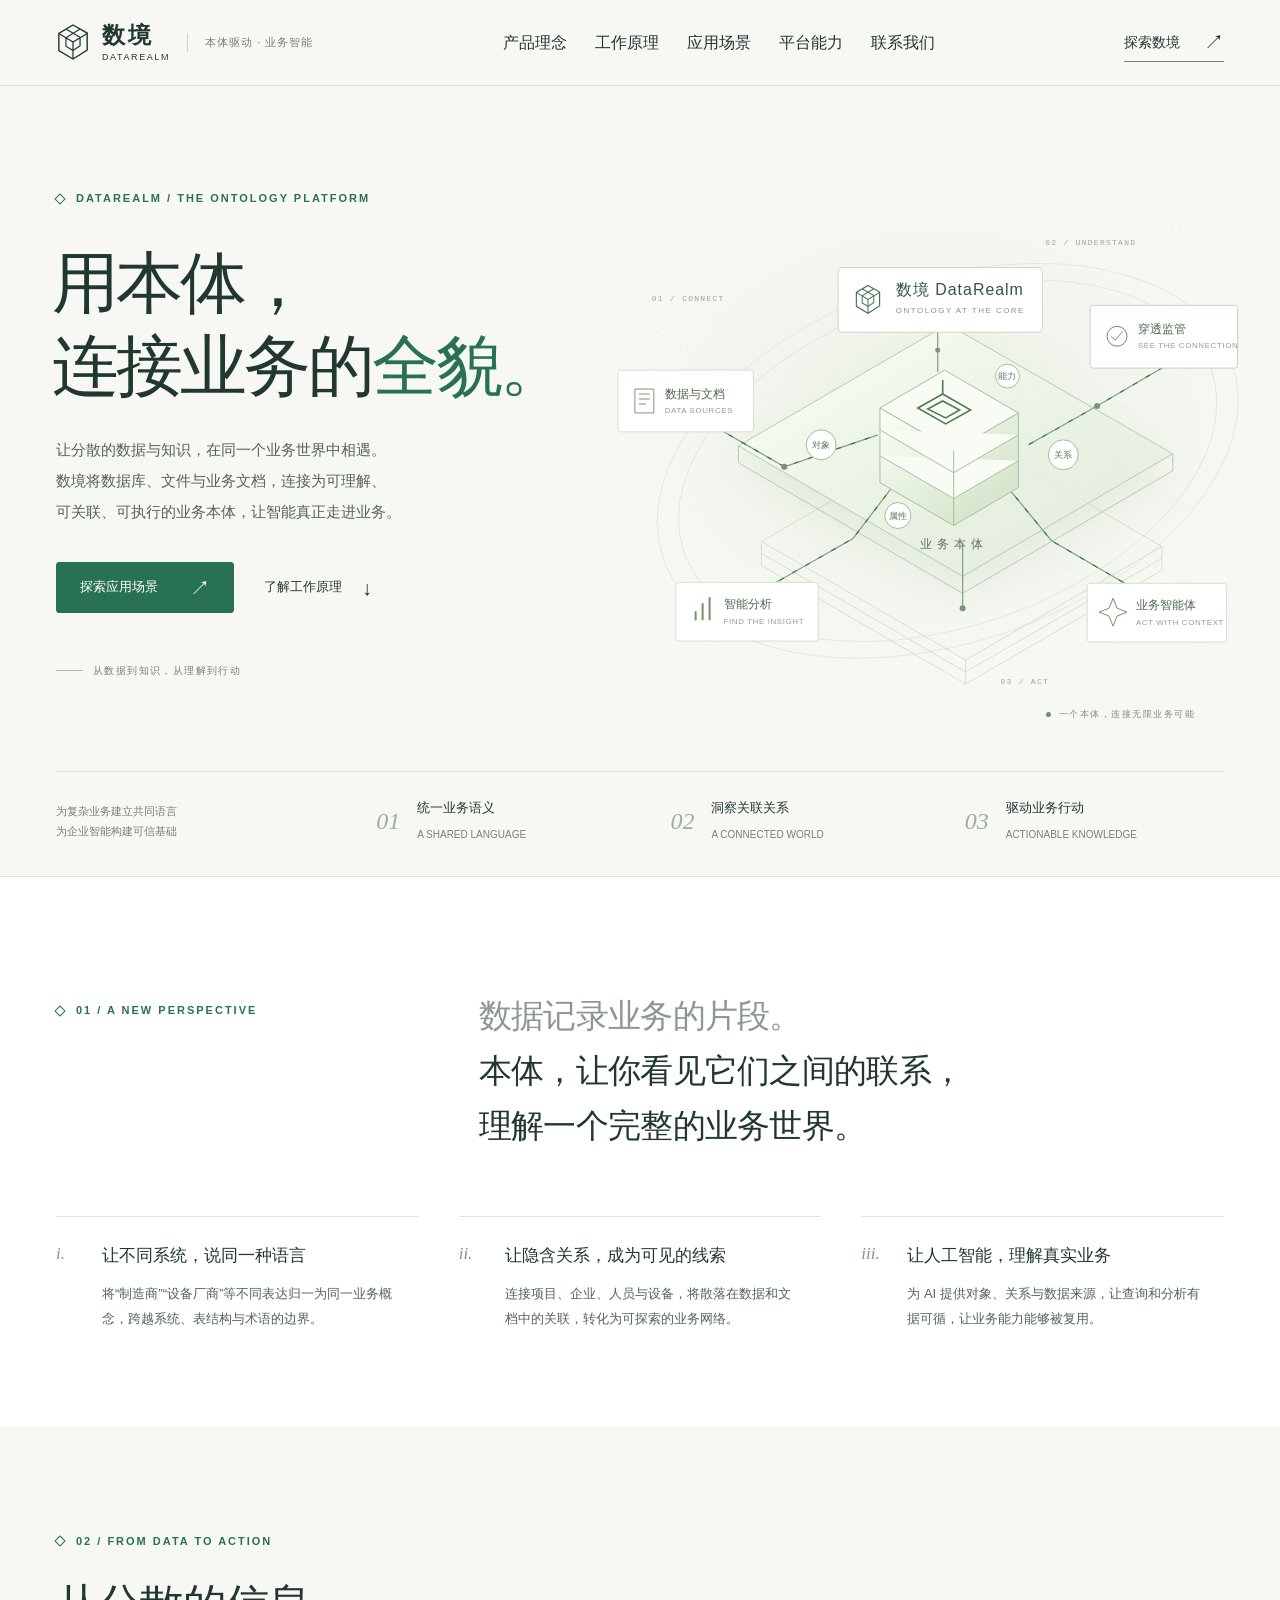
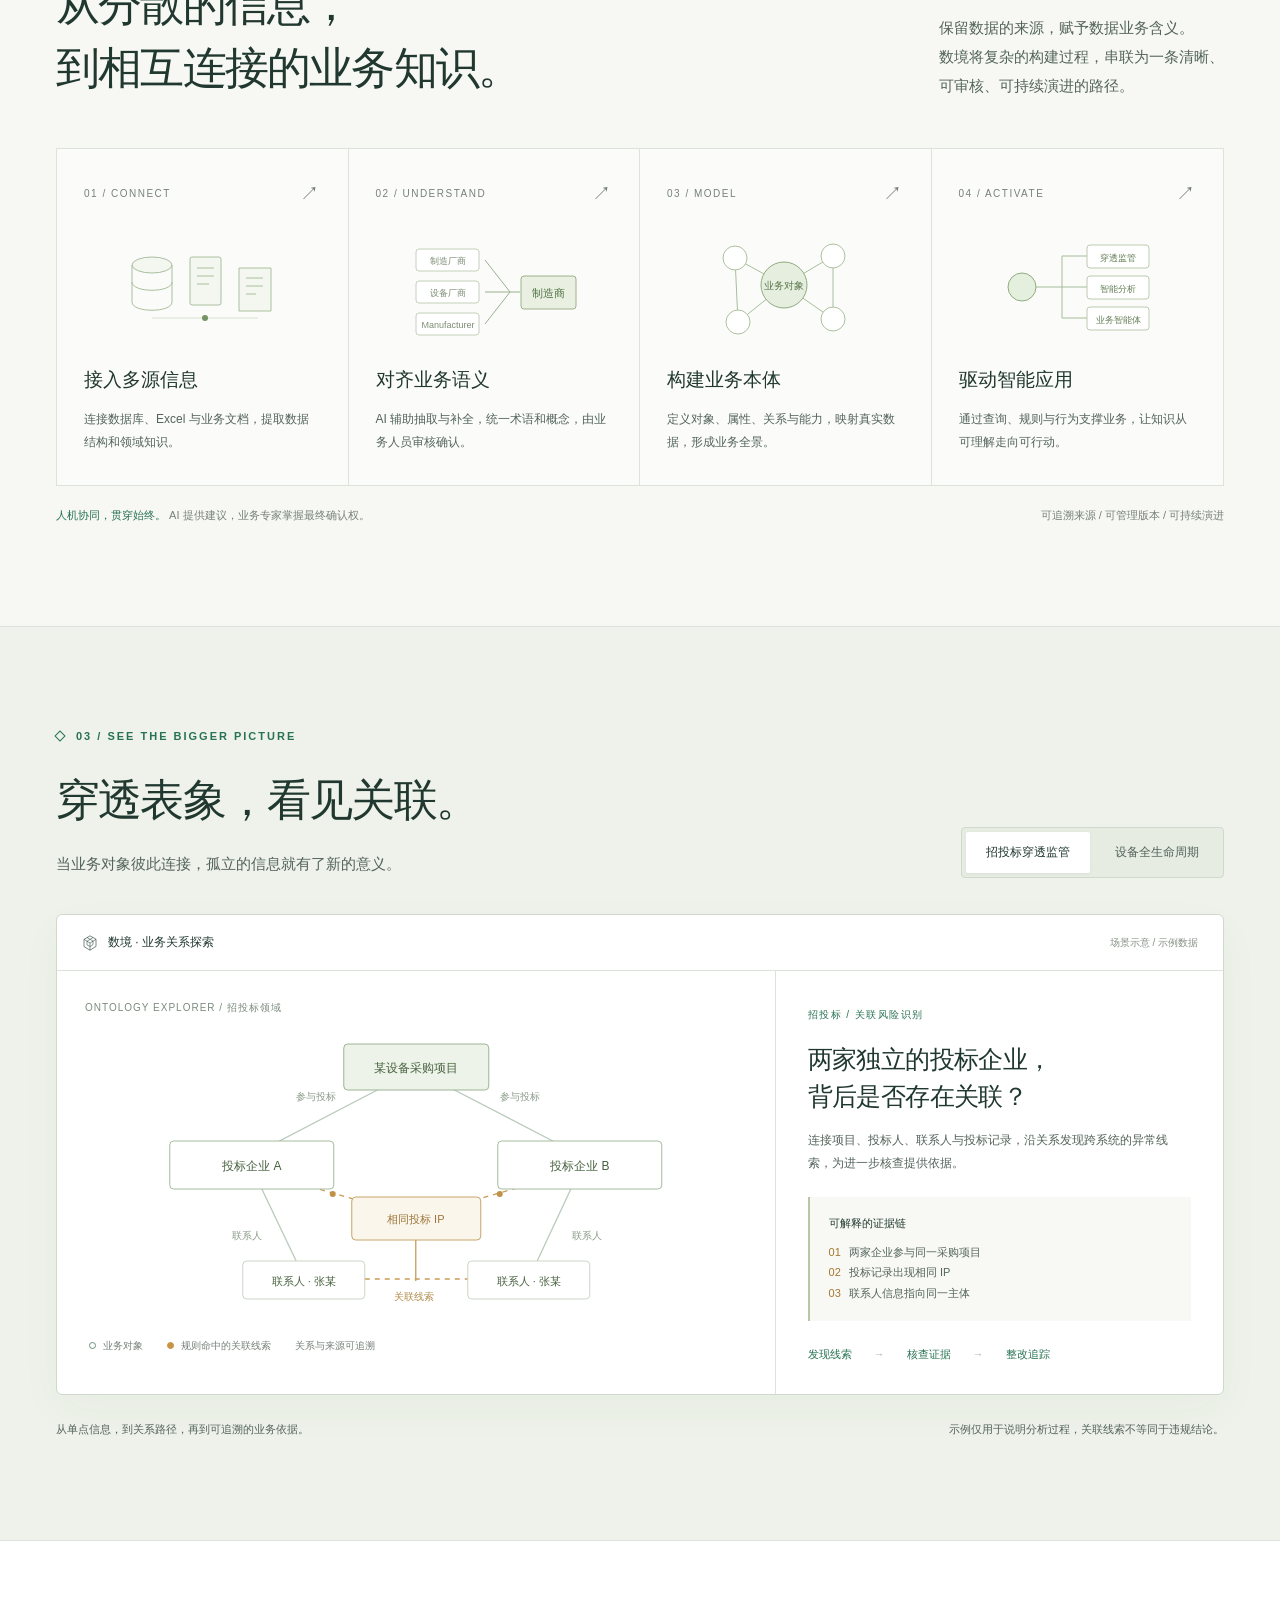
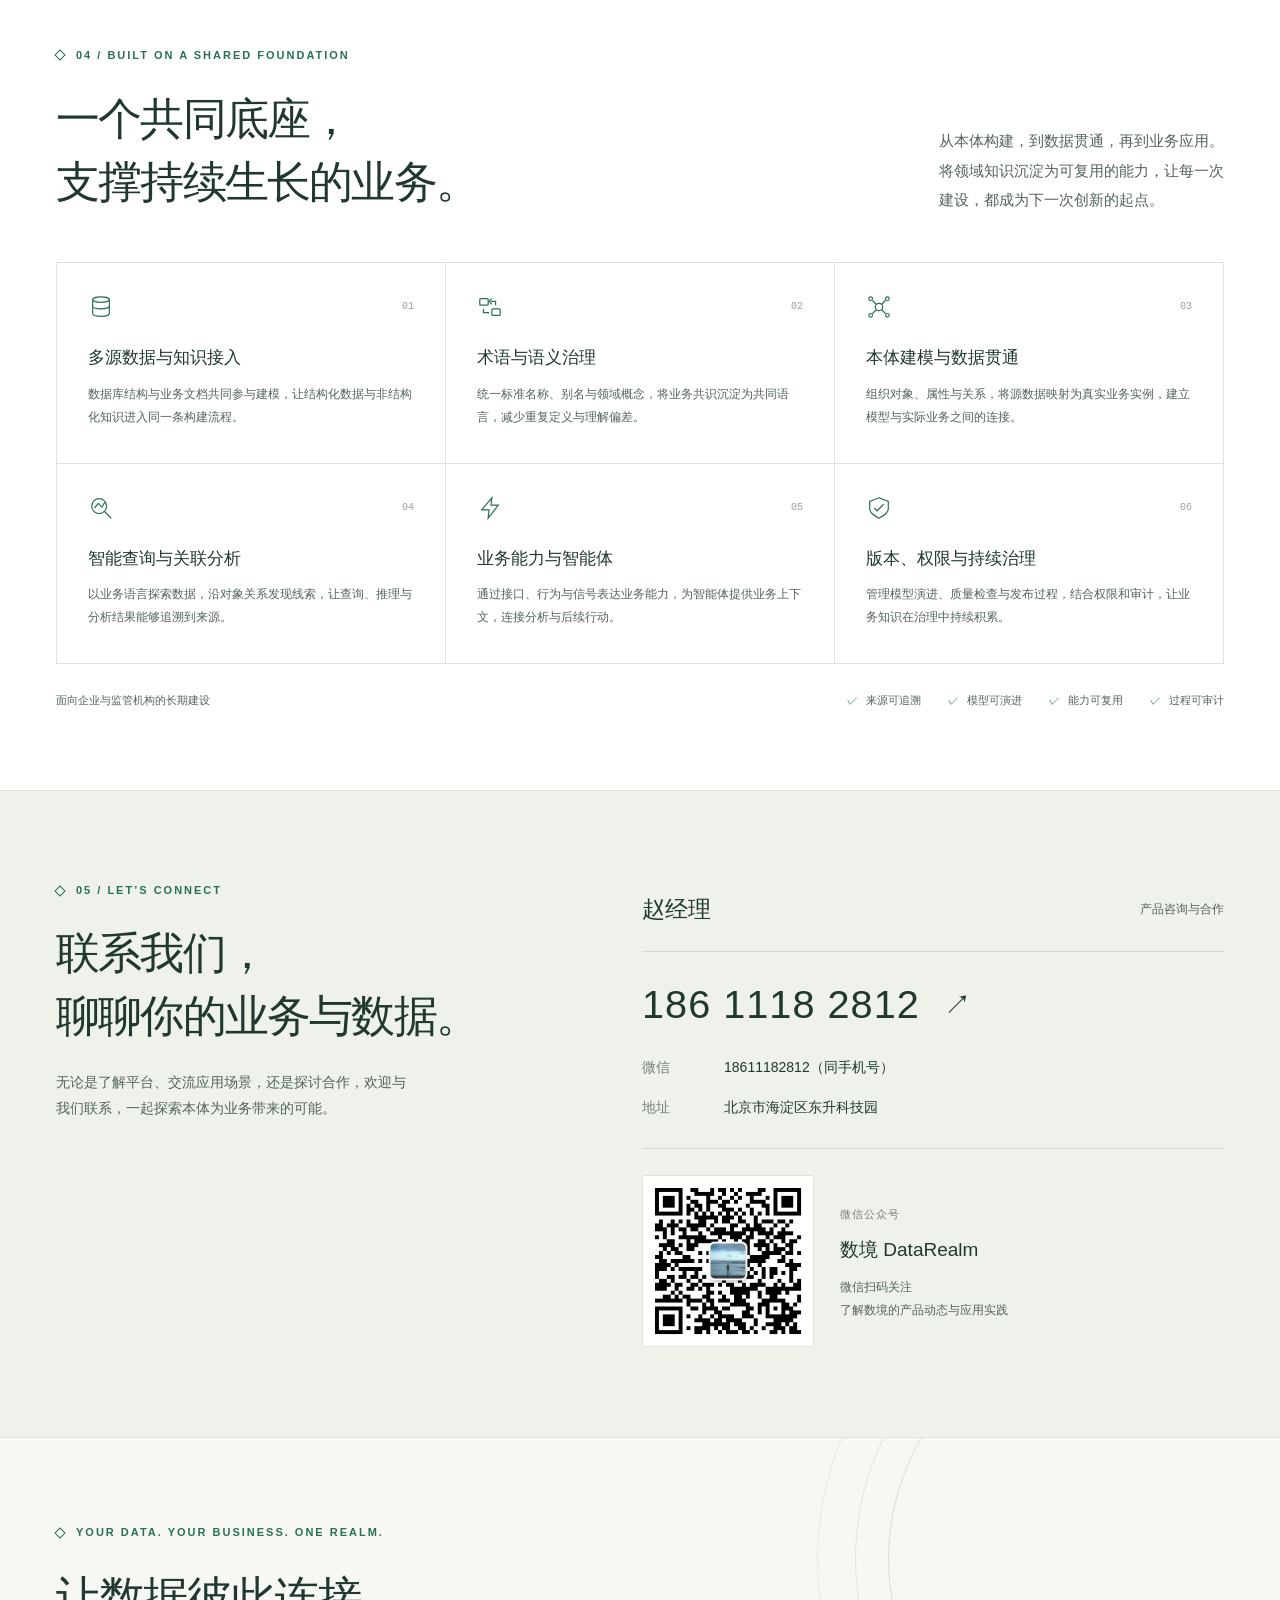
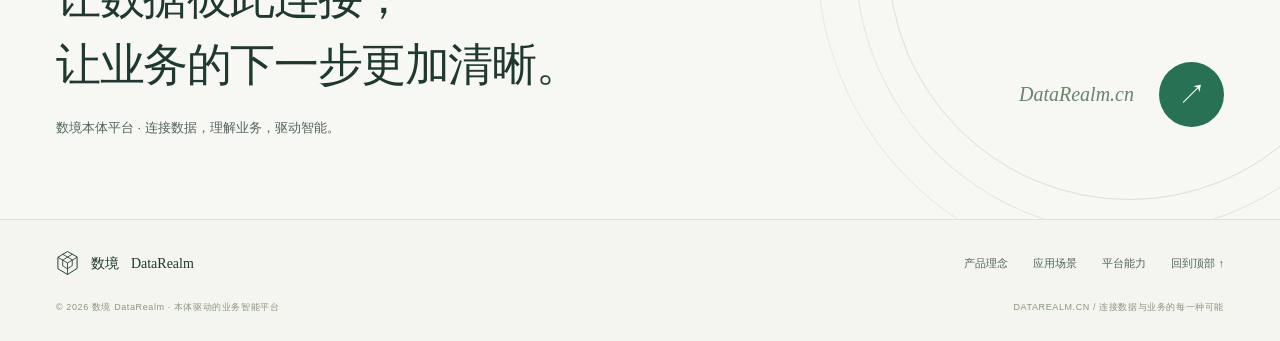
==== commit 7cbfd671: "Add files via upload" ====
--- a/index.html
+++ b/index.html
@@ -1,120 +1,122 @@
-<!doctype html>
-<html lang="zh-CN">
-<head>
-  <meta charset="UTF-8">
-  <meta name="viewport" content="width=device-width, initial-scale=1.0">
-  <meta name="theme-color" content="#f7f8f4">
-  <meta name="description" content="数境 DataRealm 本体平台，将分散的数据、文档与业务知识连接为可理解、可关联、可执行的业务本体，为穿透监管、智能分析与智能体提供可信语义底座。">
-  <title>数境 DataRealm — 用本体，连接业务的全貌</title>
-  <style>
-    :root{--bg:#f7f8f4;--paper:#fff;--ink:#20382f;--text:#53635b;--muted:#768079;--line:#dce3da;--green:#287253;--mint:#e9f0e5;--serif:Georgia,"Times New Roman",serif;--sans:"Segoe UI","PingFang SC","Microsoft YaHei",sans-serif}
-    *{box-sizing:border-box}html{scroll-behavior:smooth;scroll-padding-top:100px}body{margin:0;background:var(--bg);color:var(--ink);font:15px/1.75 var(--sans);-webkit-font-smoothing:antialiased}button,a{-webkit-tap-highlight-color:transparent}a{color:inherit;text-decoration:none}button{font:inherit;color:inherit;cursor:pointer}button:focus-visible,a:focus-visible{outline:3px solid #68ab89;outline-offset:5px}::selection{background:#cee5cf}svg{display:block;max-width:100%}button{border:0}h1,h2,h3,p{margin:0}img{max-width:100%}.wrap{width:min(1280px,calc(100% - 112px));margin:auto}.eyebrow{display:flex;align-items:center;gap:12px;font-size:11px;font-weight:600;letter-spacing:2px;text-transform:uppercase;color:var(--green)}.eyebrow:before{content:"";width:6px;height:6px;border:1px solid currentColor;transform:rotate(45deg)}.mono{font-family:Consolas,monospace;letter-spacing:1px;font-size:11px}.arrow{display:inline-block;transition:transform .25s;font-size:20px;line-height:1}a:hover .arrow,button:hover .arrow{transform:translate(3px,-2px)}.button{display:inline-flex;align-items:center;justify-content:center;gap:32px;padding:14px 23px;border:1px solid var(--green);background:var(--green);color:#fff;border-radius:3px;font-size:13px;line-height:1.6;transition:background .2s,transform .2s}.button:hover{background:#205e45;transform:translateY(-2px)}.text-link{display:inline-flex;gap:20px;align-items:center;font-size:13px}.text-link:hover{color:var(--green)}.section-title{font-size:clamp(32px,3.4vw,46px);font-weight:500;line-height:1.45;letter-spacing:-1.8px}.section-copy{color:var(--text);line-height:1.95;font-size:15px}.section-head{display:flex;justify-content:space-between;gap:50px;align-items:end;margin-bottom:48px}.section-head .section-copy{max-width:360px}.section-head .eyebrow{margin-bottom:23px}
-    header{position:sticky;top:0;z-index:20;background:rgba(247,248,244,.94);backdrop-filter:blur(16px);border-bottom:1px solid var(--line)}.header-inner{height:85px;display:flex;align-items:center;justify-content:space-between;gap:30px}.brand{display:flex;align-items:center;gap:12px;flex-shrink:0}.brand-icon{width:34px;height:38px}.brand-name{font-size:23px;letter-spacing:3px;font-weight:600;line-height:1.1}.brand-en{font-size:9px;letter-spacing:1.6px;margin-top:5px;line-height:1}.brand-tag{border-left:1px solid #cbd5cd;margin-left:5px;padding-left:17px;font-size:11px;color:var(--muted);letter-spacing:1px}.nav{display:flex;align-items:center;gap:35px;font-size:12px}.nav a{position:relative;padding:8px 0}.nav a:hover{color:var(--green)}.header-cta{display:flex;gap:24px;align-items:center;font-size:12px;border-bottom:1px solid #6f8575;padding:7px 0}.menu-button{display:none;background:none;padding:8px;font-size:13px}
-    .hero{position:relative;overflow:hidden}.hero-main{display:grid;grid-template-columns:1fr 1fr;align-items:center;min-height:685px;gap:0}.hero-copy{position:relative;z-index:2;padding:66px 0 54px}.hero .eyebrow{margin-bottom:33px}.hero h1{font-size:clamp(48px,5.2vw,74px);letter-spacing:-3px;font-weight:500;line-height:1.25;margin-left:-4px}.hero h1 em{font-style:normal;color:var(--green)}.hero-description{font-size:15px;line-height:2.05;max-width:438px;color:var(--text);margin-top:27px}.hero-actions{display:flex;align-items:center;gap:30px;margin-top:35px}.hero-caption{display:flex;align-items:center;gap:10px;color:var(--muted);font-size:10px;letter-spacing:1.4px;margin-top:49px}.hero-caption span{height:1px;width:27px;background:#a9b9ab}.hero-art{position:relative;width:116%;margin-left:-7%;isolation:isolate}.hero-art:before{content:"";position:absolute;z-index:-1;inset:3% -4%;background:radial-gradient(ellipse,#dfebd780,transparent 66%)}.ontology-svg{width:100%;overflow:visible}.graph-flow{stroke-dasharray:5 10;animation:flow 22s linear infinite}.graph-point{animation:breathe 4s ease-in-out infinite;transform-origin:center}.art-note{position:absolute;right:12%;bottom:0;display:flex;gap:8px;align-items:center;font-size:9px;color:#7d8c7c;letter-spacing:1.5px}.art-note:before{content:"";width:5px;height:5px;border-radius:50%;background:#629471}.hero-bottom{border-top:1px solid var(--line);display:grid;grid-template-columns:1.1fr 1fr 1fr 1fr;gap:35px;padding:25px 0 30px;align-items:center}.hero-bottom p{font-size:11px;color:var(--muted);line-height:1.8}.hero-bottom .value{display:flex;gap:17px;align-items:center}.value>span{font:italic 24px var(--serif);color:#9cae9c}.value strong{font-size:13px;font-weight:500;display:block}.value small{font-size:10px;color:var(--muted)}
-    .idea{padding:112px 0 95px;background:#fff;border-top:1px solid var(--line)}.idea-top{display:grid;grid-template-columns:.48fr 1fr;gap:65px}.idea-top .eyebrow{align-self:start;margin-top:12px}.idea-statement{font-size:clamp(25px,2.6vw,36px);line-height:1.65;font-weight:400;letter-spacing:-.7px}.idea-statement span{color:#8c978f}.idea-bottom{margin-top:62px;display:grid;grid-template-columns:repeat(3,1fr);gap:40px}.idea-item{border-top:1px solid var(--line);padding-top:24px;display:grid;grid-template-columns:34px 1fr;gap:12px}.idea-item .number{font:italic 17px var(--serif);color:#859584;padding-top:3px}.idea-item h3{font-size:17px;font-weight:500;margin-bottom:12px}.idea-item p{font-size:13px;color:var(--text);line-height:1.9;max-width:295px}
-    .how{padding:105px 0 100px}.process{display:grid;grid-template-columns:repeat(4,1fr);border:1px solid var(--line);background:#ffffff70}.process-card{position:relative;padding:28px 27px 32px;border-right:1px solid var(--line)}.process-card:last-child{border:0}.process-number{display:flex;align-items:center;justify-content:space-between;color:var(--muted);font-size:10px;letter-spacing:1.5px}.process-number span:last-child{font-size:19px}.mini-diagram{height:132px;display:flex;align-items:center;justify-content:center;margin:10px 0}.mini-diagram svg{height:110px;width:180px}.process-card h3{font-size:19px;font-weight:500;margin-bottom:12px}.process-card p{font-size:12px;color:var(--text);line-height:1.9}.process-note{margin-top:20px;display:flex;justify-content:space-between;gap:20px;font-size:11px;color:var(--muted)}.process-note b{font-weight:400;color:var(--green)}
-    .case{background:#eef2ea;padding:100px 0;border-top:1px solid var(--line);border-bottom:1px solid var(--line)}.case .section-head{margin-bottom:36px}.case-tabs{display:inline-flex;gap:5px;border:1px solid #cfd9cc;background:#e6ece1;padding:4px;border-radius:4px}.case-tab{padding:10px 20px;background:transparent;border-radius:2px;font-size:12px;color:var(--text)}.case-tab[aria-selected="true"]{background:#fff;color:var(--ink);box-shadow:0 1px 3px #30472a10}.case-window{background:#fff;border:1px solid #cfd9cc;border-radius:6px;overflow:hidden;box-shadow:0 15px 45px #3b573509}.window-bar{display:flex;justify-content:space-between;align-items:center;border-bottom:1px solid var(--line);padding:17px 25px;gap:15px}.window-title{font-size:12px;display:flex;gap:10px;align-items:center}.window-title svg{width:16px;height:16px}.demo-label{font-size:10px;color:#879186}.window-main{display:grid;grid-template-columns:1.6fr 1fr}.case-canvas{position:relative;background-image:radial-gradient(#b7c6b266 .7px,transparent .7px);background-size:20px 20px;padding:28px 20px 18px;min-width:0}.canvas-label{font-size:10px;color:#7b8b7d;letter-spacing:1px;margin-left:8px}.case-graph{width:100%;height:320px}.canvas-legend{font-size:10px;display:flex;gap:24px;align-items:center;color:var(--muted);padding-left:12px}.canvas-legend span{display:flex;align-items:center;gap:7px}.canvas-legend i{display:inline-block;width:7px;height:7px;border:1px solid #69917a;border-radius:50%}.canvas-legend .risk i{background:#c89342;border-color:#c89342}.case-explain{border-left:1px solid var(--line);padding:35px 32px 30px}.case-kicker{font-size:10px;color:var(--green);letter-spacing:1.5px;margin-bottom:17px}.case-explain h3{font-size:25px;line-height:1.5;font-weight:500;letter-spacing:-.6px}.case-explain>p{font-size:12px;color:var(--text);line-height:1.9;margin:13px 0 23px}.evidence{background:#f8f9f5;padding:17px 19px;border-left:2px solid #b6c7a8}.evidence-title{font-size:11px;margin-bottom:8px}.evidence p{color:var(--text);font-size:11px;line-height:1.9}.evidence span{color:#a47730;margin-right:5px}.case-bottom{display:flex;gap:22px;align-items:center;font-size:11px;color:var(--green);margin-top:24px}.case-bottom span+span:before{content:"→";margin-right:22px;color:#a8b5a4}.case-foot{display:flex;justify-content:space-between;gap:24px;margin-top:25px;font-size:11px;color:var(--text)}
-    .capabilities{padding:105px 0 80px;background:#fff}.cap-grid{display:grid;grid-template-columns:repeat(3,1fr);border-top:1px solid var(--line);border-left:1px solid var(--line)}.cap-item{padding:31px 31px 34px;border-right:1px solid var(--line);border-bottom:1px solid var(--line);transition:background .2s}.cap-item:hover{background:#f6f9f3}.cap-top{display:flex;justify-content:space-between;align-items:center;margin-bottom:23px}.cap-top svg{width:26px;height:26px;stroke:var(--green);fill:none;stroke-width:1.3}.cap-top span{color:#9aa397;font-size:10px;font-family:Consolas,monospace}.cap-item h3{font-size:17px;font-weight:500;margin-bottom:10px}.cap-item p{font-size:12px;color:var(--text);line-height:1.9}.governance{display:flex;gap:20px;align-items:center;justify-content:space-between;padding-top:27px;color:var(--text);font-size:11px}.governance ul{display:flex;list-style:none;gap:27px;margin:0;padding:0}.governance li:before{content:"✓";color:var(--green);margin-right:8px}
-    .closing{position:relative;overflow:hidden;padding:85px 0 80px}.closing:after{position:absolute;content:"";width:480px;height:480px;right:-90px;top:-120px;border:1px solid #d9e3d4;border-radius:50%;box-shadow:0 0 0 32px var(--bg),0 0 0 33px #dfe7d9,0 0 0 70px var(--bg),0 0 0 71px #e4eadf;pointer-events:none}.closing-inner{position:relative;z-index:1;display:flex;align-items:end;justify-content:space-between;gap:40px}.closing .eyebrow{margin-bottom:22px}.closing h2{font-size:clamp(32px,3.5vw,47px);font-weight:500;line-height:1.5;letter-spacing:-1.4px}.closing p{font-size:13px;color:var(--text);margin-top:18px}.closing-action{display:flex;align-items:center;gap:25px;padding-bottom:12px;flex-shrink:0}.closing-action .domain{font:italic 20px var(--serif);color:#6a826e}.round-link{display:flex;align-items:center;justify-content:center;width:65px;height:65px;background:var(--green);color:white;border-radius:50%;transition:transform .3s}.round-link:hover{transform:rotate(-8deg)}.round-link .arrow{font-size:28px}footer{border-top:1px solid var(--line);padding:29px 0 25px;background:#f3f5ee}.footer-main{display:flex;justify-content:space-between;align-items:center;gap:25px}.footer-brand{display:flex;gap:12px;align-items:center}.footer-brand svg{width:23px;height:28px}.footer-brand strong{font-weight:500;font-size:14px}.footer-brand span{font-family:var(--serif);font-size:14px;margin-left:8px}.footer-links{display:flex;gap:25px;font-size:11px;color:var(--text)}.footer-bottom{display:flex;justify-content:space-between;gap:20px;margin-top:23px;color:#8a9488;font-size:9px;letter-spacing:.6px}
-    @keyframes flow{to{stroke-dashoffset:-180}}@keyframes breathe{50%{opacity:.35}}@media(min-width:1600px){.hero-main{min-height:750px}.hero h1{font-size:78px}}@media(max-width:1100px){.wrap{width:calc(100% - 64px)}.hero h1{font-size:55px}.hero-main{min-height:620px}.hero-art{width:119%;margin-left:-9%}.nav{gap:24px}.brand-tag{display:none}.hero-description{max-width:370px}.process-card{padding:23px 19px}.case-explain{padding:27px 24px}.case-explain h3{font-size:22px}.idea-top{grid-template-columns:.4fr 1fr;gap:35px}.hero-bottom{gap:20px}.cap-item{padding:28px 24px}.closing-action .domain{display:none}}
-    @media(max-width:760px){html{scroll-padding-top:85px}.wrap{width:calc(100% - 40px)}.header-inner{height:72px}.brand-name{font-size:21px}.brand-icon{width:29px;height:32px}.header-cta{display:none}.menu-button{display:block}.nav{display:none;position:absolute;top:72px;left:0;right:0;padding:20px;background:var(--bg);border-bottom:1px solid var(--line);justify-content:space-around;gap:14px}.nav.open{display:flex}.hero-main{grid-template-columns:1fr;min-height:0}.hero-copy{padding:50px 0 0}.hero .eyebrow{font-size:9px;letter-spacing:1.5px;margin-bottom:25px}.hero h1{font-size:clamp(43px,9.8vw,66px);letter-spacing:-2px}.hero-description{font-size:13px;max-width:450px;margin-top:23px}.hero-actions{gap:24px;margin-top:26px}.button{font-size:12px;padding:13px 19px;gap:25px}.text-link{font-size:12px;gap:12px}.hero-caption{margin-top:27px;font-size:8px}.hero-art{width:100%;margin:0 auto 25px;max-width:520px}.art-note{right:5%;font-size:8px;bottom:-4px}.hero-bottom{grid-template-columns:repeat(3,1fr);gap:13px;padding:22px 0 25px}.hero-bottom>p{display:none}.hero-bottom .value{gap:9px}.value>span{font-size:19px}.value strong{font-size:11px}.value small{font-size:8px}.idea{padding:65px 0}.idea-top{grid-template-columns:1fr;gap:25px}.idea-top .eyebrow{margin:0}.idea-statement{font-size:26px}.idea-bottom{grid-template-columns:1fr;gap:27px;margin-top:35px}.idea-item{padding-top:20px}.idea-item p{max-width:none}.idea-item h3{font-size:17px;margin-bottom:7px}.section-title{font-size:31px;letter-spacing:-1px}.section-head{display:block;margin-bottom:30px}.section-head .eyebrow{margin-bottom:20px}.section-head .section-copy{margin-top:19px;max-width:none;font-size:13px}.how{padding:65px 0}.process{grid-template-columns:repeat(2,1fr)}.process-card{border-bottom:1px solid var(--line);padding:22px 18px}.process-card:nth-child(2){border-right:0}.process-card:nth-child(3){border-bottom:0}.process-card h3{font-size:17px}.mini-diagram{height:115px;margin:5px 0}.process-note{font-size:10px;display:block}.process-note span{display:block;margin-top:8px}.case{padding:65px 0}.case-tabs{margin-top:22px}.case-tab{font-size:11px;padding:9px 16px}.window-main{grid-template-columns:1fr}.window-bar{padding:14px 16px}.demo-label{font-size:9px}.case-canvas{padding:21px 10px}.case-graph{height:auto;aspect-ratio:620/320}.canvas-label{font-size:9px}.canvas-legend{font-size:9px;gap:15px}.case-explain{border-left:0;border-top:1px solid var(--line);padding:27px 23px}.case-explain h3{font-size:23px}.case-explain>p{font-size:13px}.case-foot{display:block;line-height:1.9}.case-foot span{display:block;margin-top:5px}.capabilities{padding:65px 0}.cap-grid{grid-template-columns:repeat(2,1fr)}.cap-item{padding:24px 19px}.cap-item h3{font-size:16px}.cap-item p{font-size:11px}.cap-top{margin-bottom:19px}.governance{display:block;font-size:10px}.governance ul{margin-top:15px;flex-wrap:wrap;gap:9px 20px}.closing{padding:63px 0}.closing h2{font-size:30px}.closing-inner{gap:18px}.closing p{font-size:11px;max-width:255px}.closing .eyebrow{font-size:9px}.round-link{width:48px;height:48px}.closing-action{padding-bottom:30px}.closing:after{right:-380px}.footer-main{align-items:start}.footer-links{gap:12px;font-size:10px;flex-wrap:wrap;max-width:145px;justify-content:end}.footer-brand span{display:none}.footer-bottom{font-size:8px;display:block}.footer-bottom span{display:block;margin-top:6px}}
-    .nav{font-size:16px;gap:28px}.nav a{white-space:nowrap}.header-cta{font-size:14px}
-    .contact{padding:90px 0;background:#eef2ea;border-top:1px solid var(--line);border-bottom:1px solid var(--line)}.contact-inner{display:grid;grid-template-columns:1fr 1.15fr;gap:80px}.contact .eyebrow{margin-bottom:22px}.contact-intro{margin-top:20px;max-width:360px;font-size:14px;color:var(--text);line-height:1.9}.contact-details{padding-top:8px}.contact-person{display:flex;justify-content:space-between;align-items:center;border-bottom:1px solid #d0dccc;padding-bottom:22px;gap:20px}.contact-person h3{font-size:23px;font-weight:500}.contact-person span{font-size:12px;color:var(--text)}.contact-phone{display:inline-flex;align-items:center;gap:24px;font-size:clamp(28px,3.1vw,42px);font-weight:400;line-height:1.4;letter-spacing:1px;margin-top:25px;font-variant-numeric:tabular-nums}.contact-phone:hover{color:var(--green)}.contact-phone .arrow{font-size:27px}.contact-meta{margin-top:22px;display:grid;gap:16px}.contact-row{display:grid;grid-template-columns:66px 1fr;gap:16px;font-size:14px}.contact-row dt{color:var(--muted)}.contact-row dd{margin:0;color:var(--ink)}
-    @media(min-width:761px) and (max-width:1000px){.header-cta{display:none}.nav{gap:22px}.header-inner{gap:20px}}
-    @media(max-width:760px){.nav{gap:8px 22px;justify-content:flex-start;flex-wrap:wrap}.nav a{padding:8px 0}.contact{padding:65px 0}.contact-inner{grid-template-columns:1fr;gap:30px}.contact-intro{font-size:13px}.contact-person h3{font-size:21px}.contact-phone{font-size:32px;gap:20px}.contact-row{font-size:13px;grid-template-columns:55px 1fr;gap:12px}}
-    @media(prefers-reduced-motion:reduce){html{scroll-behavior:auto}*,*:before,*:after{animation:none!important;transition:none!important}}
-  </style>
-</head>
-<body>
-  <svg width="0" height="0" aria-hidden="true" style="position:absolute"><defs><symbol id="brand-mark" viewBox="0 0 36 40"><path d="M18 2 33 10.5v18L18 38 3 29V11Z" fill="none" stroke="currentColor" stroke-width="1.5"/><path d="m3 11 15 9 15-9M18 20v18M10.5 6.3l15 8.7v9L18 29l-7.5-4.5v-9L25.5 6.3" fill="none" stroke="currentColor" stroke-width="1.3"/></symbol></defs></svg>
-  <header>
-    <div class="wrap header-inner">
-      <a class="brand" href="#top" aria-label="数境 DataRealm 首页"><svg class="brand-icon" aria-hidden="true"><use href="#brand-mark"/></svg><div><div class="brand-name">数境</div><div class="brand-en">DATAREALM</div></div><span class="brand-tag">本体驱动 · 业务智能</span></a>
-      <nav class="nav" id="navigation" aria-label="主导航"><a href="#vision">产品理念</a><a href="#how">工作原理</a><a href="#scenarios">应用场景</a><a href="#capabilities">平台能力</a><a href="#contact">联系我们</a></nav>
-      <a class="header-cta" href="#scenarios">探索数境 <span class="arrow">↗</span></a>
-      <button class="menu-button" aria-expanded="false" aria-controls="navigation">菜单 <span aria-hidden="true">＋</span></button>
-    </div>
-  </header>
-  <main id="top">
-    <section class="hero" aria-labelledby="hero-title">
-      <div class="wrap">
-        <div class="hero-main">
-          <div class="hero-copy">
-            <div class="eyebrow">DATAREALM / THE ONTOLOGY PLATFORM</div>
-            <h1 id="hero-title">用本体，<br>连接业务的<em>全貌。</em></h1>
-            <p class="hero-description">让分散的数据与知识，在同一个业务世界中相遇。<br>数境将数据库、文件与业务文档，连接为可理解、<br class="desktop-break">可关联、可执行的业务本体，让智能真正走进业务。</p>
-            <div class="hero-actions"><a class="button" href="#scenarios">探索应用场景 <span class="arrow">↗</span></a><a class="text-link" href="#how">了解工作原理 <span class="arrow">↓</span></a></div>
-            <div class="hero-caption"><span></span> 从数据到知识，从理解到行动</div>
-          </div>
-          <div class="hero-art">
-            <svg class="ontology-svg" viewBox="0 0 680 590" role="img" aria-labelledby="ontology-title ontology-desc">
-              <title id="ontology-title">数境连接数据、业务本体与智能应用</title><desc id="ontology-desc">数据库、文件和文档汇聚为包含对象、属性、关系与能力的业务本体，向上支撑穿透监管、智能分析和智能体。</desc>
-              <defs><linearGradient id="plane" x1="0" y1="0" x2="1" y2="1"><stop stop-color="#fafff5"/><stop offset="1" stop-color="#dfead7" stop-opacity=".7"/></linearGradient><linearGradient id="core" x1="0" y1="0" x2="1" y2="1"><stop stop-color="#fbfff6"/><stop offset="1" stop-color="#cddfc2"/></linearGradient><filter id="shadow" x="-40%" y="-40%" width="180%" height="200%"><feDropShadow dx="0" dy="18" stdDeviation="17" flood-color="#779070" flood-opacity=".12"/></filter></defs>
-              <g fill="none" stroke="#dfe6da" stroke-width=".8"><ellipse cx="350" cy="327" rx="302" ry="182" transform="rotate(-19 350 327)"/><ellipse cx="350" cy="327" rx="280" ry="166" transform="rotate(-19 350 327)"/><path d="M37 408 598 83M105 517 667 192M49 192 611 517M74 154 638 480" stroke-dasharray="2 7"/></g>
-              <g opacity=".7" fill="none" stroke="#c8d8bf"><path d="m163 408 197-114 205 119-197 114Z"/><path d="m163 420 205 119 197-114M163 432l205 119 197-114"/><path d="M163 408v24M368 527v24M565 413v24"/></g>
-              <path d="m140 312 210-122 226 130-211 123Z" fill="url(#plane)" stroke="#b6cbb0" filter="url(#shadow)"/>
-              <path d="M140 312v17l225 131 211-123v-17M365 443v17" fill="none" stroke="#b7cbb0"/>
-              <g fill="none" stroke="#7da284" stroke-width="1.2"><path d="m155 462 100-57 42-55M552 464l-98-57-46-56M91 278l95 55 94-32M592 218l-92 54-69 39M340 195v43M365 409v66"/><path class="graph-flow" d="m155 462 100-57 42-55M552 464l-98-57-46-56M91 278l95 55 94-32M592 218l-92 54-69 39" stroke="#347b53"/></g>
-              <g stroke="#a8bfa0" fill="#f9fcf5"><path d="m282 274 65-38 74 43-65 38Z"/><path d="M282 274v75l74 43 65-38v-75l-65 38Z" fill="url(#core)"/><path d="M356 317v75M282 296l74 43 65-38M282 322l74 43 65-38"/></g>
-              <g fill="none" stroke="#507b57" stroke-width="1.6"><path d="m320 274 25-14 28 16-25 14Z"/><path d="m330 275 15-8 17 9-14 8ZM345 260v-14"/></g>
-              <text x="356" y="415" fill="#537556" font-size="12" text-anchor="middle" letter-spacing="5">业务本体</text>
-              <g font-family="Segoe UI,Microsoft YaHei,sans-serif"><g transform="translate(240 133)"><rect width="205" height="65" rx="4" fill="#fff" stroke="#ccd9c5"/><svg x="16" y="16" width="28" height="32" color="#487354"><use href="#brand-mark"/></svg><text x="58" y="28" fill="#35553e" font-size="16" letter-spacing="1">数境 DataRealm</text><text x="58" y="46" fill="#87947d" font-size="8" letter-spacing="1.5">ONTOLOGY AT THE CORE</text></g>
-              <g transform="translate(19 236)"><rect width="136" height="62" rx="3" fill="#fff" stroke="#d6dfd0"/><path d="M17 19h19v24H17ZM21 24h11M21 29h11M21 34h7" fill="none" stroke="#829679"/><text x="47" y="28" font-size="12" fill="#4f684e">数据与文档</text><text x="47" y="43" font-size="8" fill="#929d8b" letter-spacing=".6">DATA SOURCES</text></g>
-              <g transform="translate(493 171)"><rect width="148" height="63" rx="3" fill="#fff" stroke="#c5d6bd"/><circle cx="27" cy="31" r="10" fill="none" stroke="#6d9067"/><path d="m21 31 4 4 8-9" fill="none" stroke="#6d9067"/><text x="48" y="28" font-size="12" fill="#4f684e">穿透监管</text><text x="48" y="43" font-size="8" fill="#929d8b" letter-spacing=".6">SEE THE CONNECTION</text></g>
-              <g transform="translate(77 449)"><rect width="143" height="59" rx="3" fill="#fff" stroke="#d6dfd0"/><path d="M20 38V29m7 9V21m7 17V15" fill="none" stroke="#739267" stroke-width="2"/><text x="48" y="26" font-size="12" fill="#4f684e">智能分析</text><text x="48" y="42" font-size="8" fill="#929d8b" letter-spacing=".6">FIND THE INSIGHT</text></g>
-              <g transform="translate(490 450)"><rect width="140" height="59" rx="3" fill="#fff" stroke="#d6dfd0"/><path d="m26 15 4 10 10 4-10 4-4 10-4-10-10-4 10-4Z" fill="none" stroke="#739267"/><text x="49" y="26" font-size="12" fill="#4f684e">业务智能体</text><text x="49" y="42" font-size="8" fill="#929d8b" letter-spacing=".6">ACT WITH CONTEXT</text></g>
-              <g fill="#fff" stroke="#a3bd97"><circle cx="223" cy="311" r="15"/><circle cx="466" cy="321" r="15"/><circle cx="300" cy="382" r="13"/><circle cx="410" cy="242" r="12"/></g><g font-size="9" fill="#5e7b55" text-anchor="middle"><text x="223" y="314">对象</text><text x="466" y="324">关系</text><text x="300" y="385">属性</text><text x="410" y="245">能力</text></g></g>
-              <g fill="#75986c"><circle class="graph-point" cx="186" cy="333" r="3"/><circle class="graph-point" cx="500" cy="272" r="3" style="animation-delay:1s"/><circle cx="365" cy="475" r="3"/><circle cx="340" cy="216" r="2.5"/></g>
-              <g font-family="Consolas,monospace" font-size="8" letter-spacing="1.3" fill="#9ba792"><text x="53" y="167">01 / CONNECT</text><text x="448" y="110">02 / UNDERSTAND</text><text x="403" y="551">03 / ACT</text></g>
-            </svg>
-            <div class="art-note">一个本体，连接无限业务可能</div>
-          </div>
-        </div>
-        <div class="hero-bottom"><p>为复杂业务建立共同语言<br>为企业智能构建可信基础</p><div class="value"><span>01</span><div><strong>统一业务语义</strong><small>A SHARED LANGUAGE</small></div></div><div class="value"><span>02</span><div><strong>洞察关联关系</strong><small>A CONNECTED WORLD</small></div></div><div class="value"><span>03</span><div><strong>驱动业务行动</strong><small>ACTIONABLE KNOWLEDGE</small></div></div></div>
-      </div>
-    </section>
-    <section class="idea" id="vision" aria-labelledby="vision-title"><div class="wrap">
-      <div class="idea-top"><div class="eyebrow">01 / A NEW PERSPECTIVE</div><h2 class="idea-statement" id="vision-title"><span>数据记录业务的片段。</span><br>本体，让你看见它们之间的联系，<br>理解一个完整的业务世界。</h2></div>
-      <div class="idea-bottom"><article class="idea-item"><span class="number">i.</span><div><h3>让不同系统，说同一种语言</h3><p>将“制造商”“设备厂商”等不同表达归一为同一业务概念，跨越系统、表结构与术语的边界。</p></div></article><article class="idea-item"><span class="number">ii.</span><div><h3>让隐含关系，成为可见的线索</h3><p>连接项目、企业、人员与设备，将散落在数据和文档中的关联，转化为可探索的业务网络。</p></div></article><article class="idea-item"><span class="number">iii.</span><div><h3>让人工智能，理解真实业务</h3><p>为 AI 提供对象、关系与数据来源，让查询和分析有据可循，让业务能力能够被复用。</p></div></article></div>
-    </div></section>
-    <section class="how" id="how" aria-labelledby="how-title"><div class="wrap">
-      <div class="section-head"><div><div class="eyebrow">02 / FROM DATA TO ACTION</div><h2 class="section-title" id="how-title">从分散的信息，<br>到相互连接的业务知识。</h2></div><p class="section-copy">保留数据的来源，赋予数据业务含义。<br>数境将复杂的构建过程，串联为一条清晰、<br>可审核、可持续演进的路径。</p></div>
-      <div class="process">
-        <article class="process-card"><div class="process-number"><span>01 / CONNECT</span><span>↗</span></div><div class="mini-diagram"><svg viewBox="0 0 180 110" aria-hidden="true"><g fill="#f4f7ef" stroke="#aabfa0"><ellipse cx="40" cy="33" rx="20" ry="8"/><path d="M20 33v37c0 11 40 11 40 0V33M20 50c0 11 40 11 40 0" fill="none"/><rect x="78" y="25" width="31" height="48" rx="2"/><path d="M85 36h17M85 44h17M85 52h12"/><path d="M127 36h32v43h-32zM134 46h17M134 54h17M134 62h10"/></g><path d="M40 86h106" stroke="#d8e1d0"/><circle cx="93" cy="86" r="3" fill="#739463"/></svg></div><h3>接入多源信息</h3><p>连接数据库、Excel 与业务文档，提取数据结构和领域知识。</p></article>
-        <article class="process-card"><div class="process-number"><span>02 / UNDERSTAND</span><span>↗</span></div><div class="mini-diagram"><svg viewBox="0 0 180 110" aria-hidden="true"><g fill="#fff" stroke="#c3d0ba"><rect x="12" y="17" width="63" height="22" rx="3"/><rect x="12" y="49" width="63" height="22" rx="3"/><rect x="12" y="81" width="63" height="22" rx="3"/></g><g font-size="9" fill="#7b8c72" text-anchor="middle"><text x="44" y="32">制造厂商</text><text x="44" y="64">设备厂商</text><text x="44" y="96">Manufacturer</text></g><path d="m81 28 25 32-25 32M81 60h35" fill="none" stroke="#9bb08f"/><rect x="117" y="44" width="55" height="33" rx="3" fill="#e9f0e1" stroke="#9db18e"/><text x="144" y="65" text-anchor="middle" font-size="11" fill="#507144">制造商</text></svg></div><h3>对齐业务语义</h3><p>AI 辅助抽取与补全，统一术语和概念，由业务人员审核确认。</p></article>
-        <article class="process-card"><div class="process-number"><span>03 / MODEL</span><span>↗</span></div><div class="mini-diagram"><svg viewBox="0 0 180 110" aria-hidden="true"><g stroke="#a8be9c" fill="none"><path d="m89 53-49-27m49 27 49-29M89 53l-46 37m46-37 49 34M40 26l3 64m95-66v63"/></g><g fill="#fff" stroke="#adc09f"><circle cx="40" cy="26" r="12"/><circle cx="138" cy="24" r="12"/><circle cx="43" cy="90" r="12"/><circle cx="138" cy="87" r="12"/></g><circle cx="89" cy="53" r="23" fill="#e6efdf" stroke="#8faa7e"/><text x="89" y="57" text-anchor="middle" font-size="10" fill="#59774a">业务对象</text></svg></div><h3>构建业务本体</h3><p>定义对象、属性、关系与能力，映射真实数据，形成业务全景。</p></article>
-        <article class="process-card"><div class="process-number"><span>04 / ACTIVATE</span><span>↗</span></div><div class="mini-diagram"><svg viewBox="0 0 180 110" aria-hidden="true"><path d="M35 55h40m0 0V24h25M75 55h25M75 55v31h25" stroke="#a7bb9c" fill="none"/><circle cx="35" cy="55" r="14" stroke="#91ac81" fill="#e5efdd"/><g fill="#fff" stroke="#bccbb2"><rect x="100" y="13" width="62" height="23" rx="3"/><rect x="100" y="44" width="62" height="23" rx="3"/><rect x="100" y="75" width="62" height="23" rx="3"/></g><g font-size="9" fill="#657f57" text-anchor="middle"><text x="131" y="29">穿透监管</text><text x="131" y="60">智能分析</text><text x="131" y="91">业务智能体</text></g></svg></div><h3>驱动智能应用</h3><p>通过查询、规则与行为支撑业务，让知识从可理解走向可行动。</p></article>
-      </div><div class="process-note"><span><b>人机协同，贯穿始终。</b> AI 提供建议，业务专家掌握最终确认权。</span><span>可追溯来源 / 可管理版本 / 可持续演进</span></div>
-    </div></section>
-    <section class="case" id="scenarios" aria-labelledby="case-title"><div class="wrap">
-      <div class="section-head"><div><div class="eyebrow">03 / SEE THE BIGGER PICTURE</div><h2 class="section-title" id="case-title">穿透表象，看见关联。</h2><p class="section-copy" style="max-width:620px;margin-top:17px">当业务对象彼此连接，孤立的信息就有了新的意义。</p></div><div class="case-tabs" role="tablist" aria-label="监管场景"><button class="case-tab" id="tab-bid" role="tab" aria-selected="true" aria-controls="case-panel" data-case="bid">招投标穿透监管</button><button class="case-tab" id="tab-device" role="tab" aria-selected="false" aria-controls="case-panel" tabindex="-1" data-case="device">设备全生命周期</button></div></div>
-      <div class="case-window" id="case-panel" role="tabpanel" aria-labelledby="tab-bid" tabindex="0"><div class="window-bar"><div class="window-title"><svg aria-hidden="true"><use href="#brand-mark"/></svg> 数境 · 业务关系探索</div><span class="demo-label">场景示意 / 示例数据</span></div><div class="window-main"><div class="case-canvas"><div class="canvas-label" id="canvas-label">ONTOLOGY EXPLORER / 招投标领域</div><svg class="case-graph" id="case-graph" viewBox="0 0 620 320" role="img" aria-label="两家投标企业通过共同联系人与相同投标 IP 产生关联"><g fill="none" stroke="#b9cbbc" stroke-width="1.3"><path d="m310 53-163 85m163-85 164 85M147 153l52 109M474 153l-51 109"/><path d="m147 153 163 47 164-47M199 262h224" stroke="#c89c57" stroke-dasharray="5 5"/><path d="M310 207v57" stroke="#c89c57"/></g><g font-size="10" fill="#8a9b89" text-anchor="middle"><text x="210" y="83">参与投标</text><text x="414" y="83">参与投标</text><text x="141" y="222">联系人</text><text x="481" y="222">联系人</text><text x="308" y="283" fill="#b18b4b">关联线索</text></g><g><rect x="238" y="27" width="145" height="46" rx="4" fill="#edf3e8" stroke="#9db496"/><rect x="64" y="124" width="164" height="48" rx="4" fill="#fff" stroke="#a6bba0"/><rect x="392" y="124" width="164" height="48" rx="4" fill="#fff" stroke="#a6bba0"/><rect x="246" y="180" width="129" height="43" rx="4" fill="#fbf6eb" stroke="#c6a468"/><rect x="137" y="244" width="122" height="38" rx="4" fill="#fff" stroke="#ccd5c6"/><rect x="362" y="244" width="122" height="38" rx="4" fill="#fff" stroke="#ccd5c6"/></g><g font-size="12" fill="#47613f" text-anchor="middle"><text x="310" y="55">某设备采购项目</text><text x="146" y="153">投标企业 A</text><text x="474" y="153">投标企业 B</text><text x="310" y="206" fill="#9c763a" font-size="11">相同投标 IP</text><text x="198" y="268" font-size="11">联系人 · 张某</text><text x="423" y="268" font-size="11">联系人 · 张某</text></g><g fill="#bf9248"><circle class="graph-point" cx="227" cy="177" r="3"/><circle class="graph-point" cx="394" cy="177" r="3"/></g></svg><div class="canvas-legend"><span><i></i>业务对象</span><span class="risk"><i></i>规则命中的关联线索</span><span>关系与来源可追溯</span></div></div><div class="case-explain" aria-live="polite"><div class="case-kicker" id="case-kicker">招投标 / 关联风险识别</div><h3 id="case-heading">两家独立的投标企业，<br>背后是否存在关联？</h3><p id="case-description">连接项目、投标人、联系人与投标记录，沿关系发现跨系统的异常线索，为进一步核查提供依据。</p><div class="evidence"><div class="evidence-title">可解释的证据链</div><p id="case-evidence"><span>01</span> 两家企业参与同一采购项目<br><span>02</span> 投标记录出现相同 IP<br><span>03</span> 联系人信息指向同一主体</p></div><div class="case-bottom"><span>发现线索</span><span>核查证据</span><span>整改追踪</span></div></div></div></div>
-      <div class="case-foot"><span>从单点信息，到关系路径，再到可追溯的业务依据。</span><span>示例仅用于说明分析过程，关联线索不等同于违规结论。</span></div>
-    </div></section>
-    <section class="capabilities" id="capabilities" aria-labelledby="cap-title"><div class="wrap">
-      <div class="section-head"><div><div class="eyebrow">04 / BUILT ON A SHARED FOUNDATION</div><h2 class="section-title" id="cap-title">一个共同底座，<br>支撑持续生长的业务。</h2></div><p class="section-copy">从本体构建，到数据贯通，再到业务应用。<br>将领域知识沉淀为可复用的能力，让每一次<br>建设，都成为下一次创新的起点。</p></div>
-      <div class="cap-grid"><article class="cap-item"><div class="cap-top"><svg viewBox="0 0 28 28" aria-hidden="true"><ellipse cx="14" cy="6" rx="9" ry="3"/><path d="M5 6v15c0 4 18 4 18 0V6M5 13c0 4 18 4 18 0"/></svg><span>01</span></div><h3>多源数据与知识接入</h3><p>数据库结构与业务文档共同参与建模，让结构化数据与非结构化知识进入同一条构建流程。</p></article><article class="cap-item"><div class="cap-top"><svg viewBox="0 0 28 28" aria-hidden="true"><rect x="3" y="5" width="9" height="7" rx="1"/><rect x="16" y="16" width="9" height="7" rx="1"/><path d="M7 16v4h6M20 12V8h-5M16 5l-3 3 3 3"/></svg><span>02</span></div><h3>术语与语义治理</h3><p>统一标准名称、别名与领域概念，将业务共识沉淀为共同语言，减少重复定义与理解偏差。</p></article><article class="cap-item"><div class="cap-top"><svg viewBox="0 0 28 28" aria-hidden="true"><circle cx="14" cy="14" r="4"/><circle cx="5" cy="5" r="2"/><circle cx="23" cy="5" r="2"/><circle cx="5" cy="23" r="2"/><circle cx="23" cy="23" r="2"/><path d="m7 7 4 4m6 6 4 4M7 21l4-4m6-6 4-4"/></svg><span>03</span></div><h3>本体建模与数据贯通</h3><p>组织对象、属性与关系，将源数据映射为真实业务实例，建立模型与实际业务之间的连接。</p></article><article class="cap-item"><div class="cap-top"><svg viewBox="0 0 28 28" aria-hidden="true"><circle cx="12" cy="12" r="8"/><path d="m18 18 7 7M7 14l4-5 4 4 3-5"/></svg><span>04</span></div><h3>智能查询与关联分析</h3><p>以业务语言探索数据，沿对象关系发现线索，让查询、推理与分析结果能够追溯到来源。</p></article><article class="cap-item"><div class="cap-top"><svg viewBox="0 0 28 28" aria-hidden="true"><path d="m16 3-11 13h8l-1 9 11-14h-8Z"/></svg><span>05</span></div><h3>业务能力与智能体</h3><p>通过接口、行为与信号表达业务能力，为智能体提供业务上下文，连接分析与后续行动。</p></article><article class="cap-item"><div class="cap-top"><svg viewBox="0 0 28 28" aria-hidden="true"><path d="M14 3 24 7v8c0 5-10 10-10 10S4 20 4 15V7Z"/><path d="m9 14 3 3 7-7"/></svg><span>06</span></div><h3>版本、权限与持续治理</h3><p>管理模型演进、质量检查与发布过程，结合权限和审计，让业务知识在治理中持续积累。</p></article></div>
-      <div class="governance"><span>面向企业与监管机构的长期建设</span><ul><li>来源可追溯</li><li>模型可演进</li><li>能力可复用</li><li>过程可审计</li></ul></div>
-    </div></section>
-    <section class="contact" id="contact" aria-labelledby="contact-title"><div class="wrap contact-inner"><div><div class="eyebrow">05 / LET’S CONNECT</div><h2 class="section-title" id="contact-title">联系我们，<br>聊聊你的业务与数据。</h2><p class="contact-intro">无论是了解平台、交流应用场景，还是探讨合作，欢迎与我们联系，一起探索本体为业务带来的可能。</p></div><div class="contact-details"><div class="contact-person"><h3>赵经理</h3><span>产品咨询与合作</span></div><a class="contact-phone" href="tel:18611182812" aria-label="致电赵经理：18611182812">186 1118 2812 <span class="arrow" aria-hidden="true">↗</span></a><dl class="contact-meta"><div class="contact-row"><dt>微信</dt><dd>18611182812（同手机号）</dd></div><div class="contact-row"><dt>地址</dt><dd>北京市海淀区东升科技园</dd></div></dl></div></div></section>
-    <section class="closing" aria-labelledby="closing-title"><div class="wrap closing-inner"><div><div class="eyebrow">YOUR DATA. YOUR BUSINESS. ONE REALM.</div><h2 id="closing-title">让数据彼此连接，<br>让业务的下一步更加清晰。</h2><p>数境本体平台 · 连接数据，理解业务，驱动智能。</p></div><div class="closing-action"><span class="domain">DataRealm.cn</span><a href="#contact" class="round-link" aria-label="联系数境，交流产品方案"><span class="arrow" aria-hidden="true">↗</span></a></div></div></section>
-  </main>
-  <footer><div class="wrap"><div class="footer-main"><a href="#top" class="footer-brand" aria-label="数境 DataRealm 回到顶部"><svg aria-hidden="true"><use href="#brand-mark"/></svg><strong>数境 <span>DataRealm</span></strong></a><div class="footer-links"><a href="#vision">产品理念</a><a href="#scenarios">应用场景</a><a href="#capabilities">平台能力</a><a href="#top">回到顶部 ↑</a></div></div><div class="footer-bottom"><span>© <span id="year" style="display:inline">2026</span> 数境 DataRealm · 本体驱动的业务智能平台</span><span>DATAREALM.CN / 连接数据与业务的每一种可能</span></div></div></footer>
-  <script>
-    const menuButton = document.querySelector('.menu-button');
-    const navigation = document.querySelector('#navigation');
-    function closeMenu(){navigation.classList.remove('open');menuButton.setAttribute('aria-expanded','false');}
-    menuButton.addEventListener('click',()=>{const open=navigation.classList.toggle('open');menuButton.setAttribute('aria-expanded',String(open));});
-    navigation.querySelectorAll('a').forEach(a=>a.addEventListener('click',closeMenu));
-    document.addEventListener('keydown',e=>{if(e.key==='Escape'){closeMenu();}});
-    document.querySelector('#year').textContent=new Date().getFullYear();
-    const graph = document.querySelector('#case-graph');
-    const bidGraph = graph.innerHTML;
-    const deviceGraph = `<g fill="none" stroke="#b9cbbc" stroke-width="1.3"><path d="M310 55 146 149m164-94 164 94M146 149l51 112m277-112-51 112"/><path d="M146 149h328M197 261h226" stroke="#c89c57" stroke-dasharray="5 5"/></g><g font-size="10" fill="#8a9b89" text-anchor="middle"><text x="204" y="90">设备归属</text><text x="419" y="90">巡检计划</text><text x="147" y="223">由其制造</text><text x="478" y="223">记录检查</text><text x="310" y="139" fill="#b18b4b">关联检查</text></g><g><rect x="238" y="27" width="145" height="46" rx="4" fill="#edf3e8" stroke="#9db496"/><rect x="64" y="124" width="164" height="48" rx="4" fill="#fff" stroke="#a6bba0"/><rect x="392" y="124" width="164" height="48" rx="4" fill="#fbf6eb" stroke="#c6a468"/><rect x="137" y="241" width="122" height="42" rx="4" fill="#fff" stroke="#ccd5c6"/><rect x="362" y="241" width="122" height="42" rx="4" fill="#fbf6eb" stroke="#c6a468"/></g><g font-size="12" fill="#47613f" text-anchor="middle"><text x="310" y="55">某区域设备台账</text><text x="146" y="153">设备 · A-017</text><text x="474" y="153" fill="#9c763a">巡检周期超限</text><text x="198" y="267" font-size="11">制造商 · 甲公司</text><text x="423" y="267" font-size="11" fill="#9c763a">资质认证已到期</text></g><g fill="#bf9248"><circle class="graph-point" cx="310" cy="149" r="3"/><circle class="graph-point" cx="310" cy="261" r="3"/></g>`;
-    const scenes={bid:{label:'ONTOLOGY EXPLORER / 招投标领域',kicker:'招投标 / 关联风险识别',heading:'两家独立的投标企业，<br>背后是否存在关联？',description:'连接项目、投标人、联系人与投标记录，沿关系发现跨系统的异常线索，为进一步核查提供依据。',evidence:'<span>01</span> 两家企业参与同一采购项目<br><span>02</span> 投标记录出现相同 IP<br><span>03</span> 联系人信息指向同一主体',graph:bidGraph,alt:'两家投标企业通过共同联系人与相同投标 IP 产生关联'},device:{label:'ONTOLOGY EXPLORER / 设备监管领域',kicker:'设备监管 / 全生命周期追踪',heading:'一台运行中的设备，<br>有哪些被忽略的风险？',description:'将设备、制造商资质与巡检记录连成一体，跨越独立台账，识别运行状态背后的关联风险。',evidence:'<span>01</span> 设备台账显示设备仍在使用<br><span>02</span> 最近巡检时间超出规定周期<br><span>03</span> 关联制造商的资质认证已到期',graph:deviceGraph,alt:'设备关联巡检周期超限与制造商资质到期两项风险线索'}};
-    const tabs=Array.from(document.querySelectorAll('.case-tab'));
-    function setScene(key){const scene=scenes[key];tabs.forEach(tab=>{const selected=tab.dataset.case===key;tab.setAttribute('aria-selected',String(selected));tab.tabIndex=selected?0:-1;});document.querySelector('#case-panel').setAttribute('aria-labelledby','tab-'+key);document.querySelector('#canvas-label').textContent=scene.label;document.querySelector('#case-kicker').textContent=scene.kicker;document.querySelector('#case-heading').innerHTML=scene.heading;document.querySelector('#case-description').textContent=scene.description;document.querySelector('#case-evidence').innerHTML=scene.evidence;graph.innerHTML=scene.graph;graph.setAttribute('aria-label',scene.alt);}
-    tabs.forEach((tab,index)=>{tab.addEventListener('click',()=>setScene(tab.dataset.case));tab.addEventListener('keydown',e=>{if(['ArrowLeft','ArrowRight','Home','End'].includes(e.key)){e.preventDefault();const next=e.key==='Home'?0:e.key==='End'?tabs.length-1:(index+(e.key==='ArrowRight'?1:-1)+tabs.length)%tabs.length;tabs[next].focus();setScene(tabs[next].dataset.case);}});});
-  </script>
-</body>
-</html>
+<!doctype html>
+<html lang="zh-CN">
+<head>
+  <meta charset="UTF-8">
+  <meta name="viewport" content="width=device-width, initial-scale=1.0">
+  <meta name="theme-color" content="#f7f8f4">
+  <meta name="description" content="数境 DataRealm 本体平台，将分散的数据、文档与业务知识连接为可理解、可关联、可执行的业务本体，为穿透监管、智能分析与智能体提供可信语义底座。">
+  <title>数境 DataRealm — 用本体，连接业务的全貌</title>
+  <style>
+    :root{--bg:#f7f8f4;--paper:#fff;--ink:#20382f;--text:#53635b;--muted:#768079;--line:#dce3da;--green:#287253;--mint:#e9f0e5;--serif:Georgia,"Times New Roman",serif;--sans:"Segoe UI","PingFang SC","Microsoft YaHei",sans-serif}
+    *{box-sizing:border-box}html{scroll-behavior:smooth;scroll-padding-top:100px}body{margin:0;background:var(--bg);color:var(--ink);font:15px/1.75 var(--sans);-webkit-font-smoothing:antialiased}button,a{-webkit-tap-highlight-color:transparent}a{color:inherit;text-decoration:none}button{font:inherit;color:inherit;cursor:pointer}button:focus-visible,a:focus-visible{outline:3px solid #68ab89;outline-offset:5px}::selection{background:#cee5cf}svg{display:block;max-width:100%}button{border:0}h1,h2,h3,p{margin:0}img{max-width:100%}.wrap{width:min(1280px,calc(100% - 112px));margin:auto}.eyebrow{display:flex;align-items:center;gap:12px;font-size:11px;font-weight:600;letter-spacing:2px;text-transform:uppercase;color:var(--green)}.eyebrow:before{content:"";width:6px;height:6px;border:1px solid currentColor;transform:rotate(45deg)}.mono{font-family:Consolas,monospace;letter-spacing:1px;font-size:11px}.arrow{display:inline-block;transition:transform .25s;font-size:20px;line-height:1}a:hover .arrow,button:hover .arrow{transform:translate(3px,-2px)}.button{display:inline-flex;align-items:center;justify-content:center;gap:32px;padding:14px 23px;border:1px solid var(--green);background:var(--green);color:#fff;border-radius:3px;font-size:13px;line-height:1.6;transition:background .2s,transform .2s}.button:hover{background:#205e45;transform:translateY(-2px)}.text-link{display:inline-flex;gap:20px;align-items:center;font-size:13px}.text-link:hover{color:var(--green)}.section-title{font-size:clamp(32px,3.4vw,46px);font-weight:500;line-height:1.45;letter-spacing:-1.8px}.section-copy{color:var(--text);line-height:1.95;font-size:15px}.section-head{display:flex;justify-content:space-between;gap:50px;align-items:end;margin-bottom:48px}.section-head .section-copy{max-width:360px}.section-head .eyebrow{margin-bottom:23px}
+    header{position:sticky;top:0;z-index:20;background:rgba(247,248,244,.94);backdrop-filter:blur(16px);border-bottom:1px solid var(--line)}.header-inner{height:85px;display:flex;align-items:center;justify-content:space-between;gap:30px}.brand{display:flex;align-items:center;gap:12px;flex-shrink:0}.brand-icon{width:34px;height:38px}.brand-name{font-size:23px;letter-spacing:3px;font-weight:600;line-height:1.1}.brand-en{font-size:9px;letter-spacing:1.6px;margin-top:5px;line-height:1}.brand-tag{border-left:1px solid #cbd5cd;margin-left:5px;padding-left:17px;font-size:11px;color:var(--muted);letter-spacing:1px}.nav{display:flex;align-items:center;gap:35px;font-size:12px}.nav a{position:relative;padding:8px 0}.nav a:hover{color:var(--green)}.header-cta{display:flex;gap:24px;align-items:center;font-size:12px;border-bottom:1px solid #6f8575;padding:7px 0}.menu-button{display:none;background:none;padding:8px;font-size:13px}
+    .hero{position:relative;overflow:hidden}.hero-main{display:grid;grid-template-columns:1fr 1fr;align-items:center;min-height:685px;gap:0}.hero-copy{position:relative;z-index:2;padding:66px 0 54px}.hero .eyebrow{margin-bottom:33px}.hero h1{font-size:clamp(48px,5.2vw,74px);letter-spacing:-3px;font-weight:500;line-height:1.25;margin-left:-4px}.hero h1 em{font-style:normal;color:var(--green)}.hero-description{font-size:15px;line-height:2.05;max-width:438px;color:var(--text);margin-top:27px}.hero-actions{display:flex;align-items:center;gap:30px;margin-top:35px}.hero-caption{display:flex;align-items:center;gap:10px;color:var(--muted);font-size:10px;letter-spacing:1.4px;margin-top:49px}.hero-caption span{height:1px;width:27px;background:#a9b9ab}.hero-art{position:relative;width:116%;margin-left:-7%;isolation:isolate}.hero-art:before{content:"";position:absolute;z-index:-1;inset:3% -4%;background:radial-gradient(ellipse,#dfebd780,transparent 66%)}.ontology-svg{width:100%;overflow:visible}.graph-flow{stroke-dasharray:5 10;animation:flow 22s linear infinite}.graph-point{animation:breathe 4s ease-in-out infinite;transform-origin:center}.art-note{position:absolute;right:12%;bottom:0;display:flex;gap:8px;align-items:center;font-size:9px;color:#7d8c7c;letter-spacing:1.5px}.art-note:before{content:"";width:5px;height:5px;border-radius:50%;background:#629471}.hero-bottom{border-top:1px solid var(--line);display:grid;grid-template-columns:1.1fr 1fr 1fr 1fr;gap:35px;padding:25px 0 30px;align-items:center}.hero-bottom p{font-size:11px;color:var(--muted);line-height:1.8}.hero-bottom .value{display:flex;gap:17px;align-items:center}.value>span{font:italic 24px var(--serif);color:#9cae9c}.value strong{font-size:13px;font-weight:500;display:block}.value small{font-size:10px;color:var(--muted)}
+    .idea{padding:112px 0 95px;background:#fff;border-top:1px solid var(--line)}.idea-top{display:grid;grid-template-columns:.48fr 1fr;gap:65px}.idea-top .eyebrow{align-self:start;margin-top:12px}.idea-statement{font-size:clamp(25px,2.6vw,36px);line-height:1.65;font-weight:400;letter-spacing:-.7px}.idea-statement span{color:#8c978f}.idea-bottom{margin-top:62px;display:grid;grid-template-columns:repeat(3,1fr);gap:40px}.idea-item{border-top:1px solid var(--line);padding-top:24px;display:grid;grid-template-columns:34px 1fr;gap:12px}.idea-item .number{font:italic 17px var(--serif);color:#859584;padding-top:3px}.idea-item h3{font-size:17px;font-weight:500;margin-bottom:12px}.idea-item p{font-size:13px;color:var(--text);line-height:1.9;max-width:295px}
+    .how{padding:105px 0 100px}.process{display:grid;grid-template-columns:repeat(4,1fr);border:1px solid var(--line);background:#ffffff70}.process-card{position:relative;padding:28px 27px 32px;border-right:1px solid var(--line)}.process-card:last-child{border:0}.process-number{display:flex;align-items:center;justify-content:space-between;color:var(--muted);font-size:10px;letter-spacing:1.5px}.process-number span:last-child{font-size:19px}.mini-diagram{height:132px;display:flex;align-items:center;justify-content:center;margin:10px 0}.mini-diagram svg{height:110px;width:180px}.process-card h3{font-size:19px;font-weight:500;margin-bottom:12px}.process-card p{font-size:12px;color:var(--text);line-height:1.9}.process-note{margin-top:20px;display:flex;justify-content:space-between;gap:20px;font-size:11px;color:var(--muted)}.process-note b{font-weight:400;color:var(--green)}
+    .case{background:#eef2ea;padding:100px 0;border-top:1px solid var(--line);border-bottom:1px solid var(--line)}.case .section-head{margin-bottom:36px}.case-tabs{display:inline-flex;gap:5px;border:1px solid #cfd9cc;background:#e6ece1;padding:4px;border-radius:4px}.case-tab{padding:10px 20px;background:transparent;border-radius:2px;font-size:12px;color:var(--text)}.case-tab[aria-selected="true"]{background:#fff;color:var(--ink);box-shadow:0 1px 3px #30472a10}.case-window{background:#fff;border:1px solid #cfd9cc;border-radius:6px;overflow:hidden;box-shadow:0 15px 45px #3b573509}.window-bar{display:flex;justify-content:space-between;align-items:center;border-bottom:1px solid var(--line);padding:17px 25px;gap:15px}.window-title{font-size:12px;display:flex;gap:10px;align-items:center}.window-title svg{width:16px;height:16px}.demo-label{font-size:10px;color:#879186}.window-main{display:grid;grid-template-columns:1.6fr 1fr}.case-canvas{position:relative;background-image:radial-gradient(#b7c6b266 .7px,transparent .7px);background-size:20px 20px;padding:28px 20px 18px;min-width:0}.canvas-label{font-size:10px;color:#7b8b7d;letter-spacing:1px;margin-left:8px}.case-graph{width:100%;height:320px}.canvas-legend{font-size:10px;display:flex;gap:24px;align-items:center;color:var(--muted);padding-left:12px}.canvas-legend span{display:flex;align-items:center;gap:7px}.canvas-legend i{display:inline-block;width:7px;height:7px;border:1px solid #69917a;border-radius:50%}.canvas-legend .risk i{background:#c89342;border-color:#c89342}.case-explain{border-left:1px solid var(--line);padding:35px 32px 30px}.case-kicker{font-size:10px;color:var(--green);letter-spacing:1.5px;margin-bottom:17px}.case-explain h3{font-size:25px;line-height:1.5;font-weight:500;letter-spacing:-.6px}.case-explain>p{font-size:12px;color:var(--text);line-height:1.9;margin:13px 0 23px}.evidence{background:#f8f9f5;padding:17px 19px;border-left:2px solid #b6c7a8}.evidence-title{font-size:11px;margin-bottom:8px}.evidence p{color:var(--text);font-size:11px;line-height:1.9}.evidence span{color:#a47730;margin-right:5px}.case-bottom{display:flex;gap:22px;align-items:center;font-size:11px;color:var(--green);margin-top:24px}.case-bottom span+span:before{content:"→";margin-right:22px;color:#a8b5a4}.case-foot{display:flex;justify-content:space-between;gap:24px;margin-top:25px;font-size:11px;color:var(--text)}
+    .capabilities{padding:105px 0 80px;background:#fff}.cap-grid{display:grid;grid-template-columns:repeat(3,1fr);border-top:1px solid var(--line);border-left:1px solid var(--line)}.cap-item{padding:31px 31px 34px;border-right:1px solid var(--line);border-bottom:1px solid var(--line);transition:background .2s}.cap-item:hover{background:#f6f9f3}.cap-top{display:flex;justify-content:space-between;align-items:center;margin-bottom:23px}.cap-top svg{width:26px;height:26px;stroke:var(--green);fill:none;stroke-width:1.3}.cap-top span{color:#9aa397;font-size:10px;font-family:Consolas,monospace}.cap-item h3{font-size:17px;font-weight:500;margin-bottom:10px}.cap-item p{font-size:12px;color:var(--text);line-height:1.9}.governance{display:flex;gap:20px;align-items:center;justify-content:space-between;padding-top:27px;color:var(--text);font-size:11px}.governance ul{display:flex;list-style:none;gap:27px;margin:0;padding:0}.governance li:before{content:"✓";color:var(--green);margin-right:8px}
+    .closing{position:relative;overflow:hidden;padding:85px 0 80px}.closing:after{position:absolute;content:"";width:480px;height:480px;right:-90px;top:-120px;border:1px solid #d9e3d4;border-radius:50%;box-shadow:0 0 0 32px var(--bg),0 0 0 33px #dfe7d9,0 0 0 70px var(--bg),0 0 0 71px #e4eadf;pointer-events:none}.closing-inner{position:relative;z-index:1;display:flex;align-items:end;justify-content:space-between;gap:40px}.closing .eyebrow{margin-bottom:22px}.closing h2{font-size:clamp(32px,3.5vw,47px);font-weight:500;line-height:1.5;letter-spacing:-1.4px}.closing p{font-size:13px;color:var(--text);margin-top:18px}.closing-action{display:flex;align-items:center;gap:25px;padding-bottom:12px;flex-shrink:0}.closing-action .domain{font:italic 20px var(--serif);color:#6a826e}.round-link{display:flex;align-items:center;justify-content:center;width:65px;height:65px;background:var(--green);color:white;border-radius:50%;transition:transform .3s}.round-link:hover{transform:rotate(-8deg)}.round-link .arrow{font-size:28px}footer{border-top:1px solid var(--line);padding:29px 0 25px;background:#f3f5ee}.footer-main{display:flex;justify-content:space-between;align-items:center;gap:25px}.footer-brand{display:flex;gap:12px;align-items:center}.footer-brand svg{width:23px;height:28px}.footer-brand strong{font-weight:500;font-size:14px}.footer-brand span{font-family:var(--serif);font-size:14px;margin-left:8px}.footer-links{display:flex;gap:25px;font-size:11px;color:var(--text)}.footer-bottom{display:flex;justify-content:space-between;gap:20px;margin-top:23px;color:#8a9488;font-size:9px;letter-spacing:.6px}
+    @keyframes flow{to{stroke-dashoffset:-180}}@keyframes breathe{50%{opacity:.35}}@media(min-width:1600px){.hero-main{min-height:750px}.hero h1{font-size:78px}}@media(max-width:1100px){.wrap{width:calc(100% - 64px)}.hero h1{font-size:55px}.hero-main{min-height:620px}.hero-art{width:119%;margin-left:-9%}.nav{gap:24px}.brand-tag{display:none}.hero-description{max-width:370px}.process-card{padding:23px 19px}.case-explain{padding:27px 24px}.case-explain h3{font-size:22px}.idea-top{grid-template-columns:.4fr 1fr;gap:35px}.hero-bottom{gap:20px}.cap-item{padding:28px 24px}.closing-action .domain{display:none}}
+    @media(max-width:760px){html{scroll-padding-top:85px}.wrap{width:calc(100% - 40px)}.header-inner{height:72px}.brand-name{font-size:21px}.brand-icon{width:29px;height:32px}.header-cta{display:none}.menu-button{display:block}.nav{display:none;position:absolute;top:72px;left:0;right:0;padding:20px;background:var(--bg);border-bottom:1px solid var(--line);justify-content:space-around;gap:14px}.nav.open{display:flex}.hero-main{grid-template-columns:1fr;min-height:0}.hero-copy{padding:50px 0 0}.hero .eyebrow{font-size:9px;letter-spacing:1.5px;margin-bottom:25px}.hero h1{font-size:clamp(43px,9.8vw,66px);letter-spacing:-2px}.hero-description{font-size:13px;max-width:450px;margin-top:23px}.hero-actions{gap:24px;margin-top:26px}.button{font-size:12px;padding:13px 19px;gap:25px}.text-link{font-size:12px;gap:12px}.hero-caption{margin-top:27px;font-size:8px}.hero-art{width:100%;margin:0 auto 25px;max-width:520px}.art-note{right:5%;font-size:8px;bottom:-4px}.hero-bottom{grid-template-columns:repeat(3,1fr);gap:13px;padding:22px 0 25px}.hero-bottom>p{display:none}.hero-bottom .value{gap:9px}.value>span{font-size:19px}.value strong{font-size:11px}.value small{font-size:8px}.idea{padding:65px 0}.idea-top{grid-template-columns:1fr;gap:25px}.idea-top .eyebrow{margin:0}.idea-statement{font-size:26px}.idea-bottom{grid-template-columns:1fr;gap:27px;margin-top:35px}.idea-item{padding-top:20px}.idea-item p{max-width:none}.idea-item h3{font-size:17px;margin-bottom:7px}.section-title{font-size:31px;letter-spacing:-1px}.section-head{display:block;margin-bottom:30px}.section-head .eyebrow{margin-bottom:20px}.section-head .section-copy{margin-top:19px;max-width:none;font-size:13px}.how{padding:65px 0}.process{grid-template-columns:repeat(2,1fr)}.process-card{border-bottom:1px solid var(--line);padding:22px 18px}.process-card:nth-child(2){border-right:0}.process-card:nth-child(3){border-bottom:0}.process-card h3{font-size:17px}.mini-diagram{height:115px;margin:5px 0}.process-note{font-size:10px;display:block}.process-note span{display:block;margin-top:8px}.case{padding:65px 0}.case-tabs{margin-top:22px}.case-tab{font-size:11px;padding:9px 16px}.window-main{grid-template-columns:1fr}.window-bar{padding:14px 16px}.demo-label{font-size:9px}.case-canvas{padding:21px 10px}.case-graph{height:auto;aspect-ratio:620/320}.canvas-label{font-size:9px}.canvas-legend{font-size:9px;gap:15px}.case-explain{border-left:0;border-top:1px solid var(--line);padding:27px 23px}.case-explain h3{font-size:23px}.case-explain>p{font-size:13px}.case-foot{display:block;line-height:1.9}.case-foot span{display:block;margin-top:5px}.capabilities{padding:65px 0}.cap-grid{grid-template-columns:repeat(2,1fr)}.cap-item{padding:24px 19px}.cap-item h3{font-size:16px}.cap-item p{font-size:11px}.cap-top{margin-bottom:19px}.governance{display:block;font-size:10px}.governance ul{margin-top:15px;flex-wrap:wrap;gap:9px 20px}.closing{padding:63px 0}.closing h2{font-size:30px}.closing-inner{gap:18px}.closing p{font-size:11px;max-width:255px}.closing .eyebrow{font-size:9px}.round-link{width:48px;height:48px}.closing-action{padding-bottom:30px}.closing:after{right:-380px}.footer-main{align-items:start}.footer-links{gap:12px;font-size:10px;flex-wrap:wrap;max-width:145px;justify-content:end}.footer-brand span{display:none}.footer-bottom{font-size:8px;display:block}.footer-bottom span{display:block;margin-top:6px}}
+    .nav{font-size:16px;gap:28px}.nav a{white-space:nowrap}.header-cta{font-size:14px}
+    .contact{padding:90px 0;background:#eef2ea;border-top:1px solid var(--line);border-bottom:1px solid var(--line)}.contact-inner{display:grid;grid-template-columns:1fr 1.15fr;gap:80px}.contact .eyebrow{margin-bottom:22px}.contact-intro{margin-top:20px;max-width:360px;font-size:14px;color:var(--text);line-height:1.9}.contact-details{padding-top:8px}.contact-person{display:flex;justify-content:space-between;align-items:center;border-bottom:1px solid #d0dccc;padding-bottom:22px;gap:20px}.contact-person h3{font-size:23px;font-weight:500}.contact-person span{font-size:12px;color:var(--text)}.contact-phone{display:inline-flex;align-items:center;gap:24px;font-size:clamp(28px,3.1vw,42px);font-weight:400;line-height:1.4;letter-spacing:1px;margin-top:25px;font-variant-numeric:tabular-nums}.contact-phone:hover{color:var(--green)}.contact-phone .arrow{font-size:27px}.contact-meta{margin-top:22px;display:grid;gap:16px}.contact-row{display:grid;grid-template-columns:66px 1fr;gap:16px;font-size:14px}.contact-row dt{color:var(--muted)}.contact-row dd{margin:0;color:var(--ink)}
+    @media(min-width:761px) and (max-width:1000px){.header-cta{display:none}.nav{gap:22px}.header-inner{gap:20px}}
+    @media(max-width:760px){.nav{gap:8px 22px;justify-content:flex-start;flex-wrap:wrap}.nav a{padding:8px 0}.contact{padding:65px 0}.contact-inner{grid-template-columns:1fr;gap:30px}.contact-intro{font-size:13px}.contact-person h3{font-size:21px}.contact-phone{font-size:32px;gap:20px}.contact-row{font-size:13px;grid-template-columns:55px 1fr;gap:12px}}
+    @media(prefers-reduced-motion:reduce){html{scroll-behavior:auto}*,*:before,*:after{animation:none!important;transition:none!important}}
+    .official-account{display:flex;align-items:center;gap:26px;margin:28px 0 0;padding-top:26px;border-top:1px solid #d0dccc}.official-account img{display:block;width:172px;height:172px;flex-shrink:0;background:#fff;border:1px solid var(--line);border-radius:3px}.account-label{font-size:11px;color:var(--muted);letter-spacing:1px}.official-account h3{font-size:19px;font-weight:500;margin:7px 0 10px}.official-account p{font-size:12px;line-height:1.9;color:var(--text)}
+    @media(max-width:760px){.official-account{gap:18px;flex-wrap:wrap}.official-account img{width:160px;height:160px}.official-account h3{font-size:17px}.official-account p{font-size:11px}}
+  </style>
+</head>
+<body>
+  <svg width="0" height="0" aria-hidden="true" style="position:absolute"><defs><symbol id="brand-mark" viewBox="0 0 36 40"><path d="M18 2 33 10.5v18L18 38 3 29V11Z" fill="none" stroke="currentColor" stroke-width="1.5"/><path d="m3 11 15 9 15-9M18 20v18M10.5 6.3l15 8.7v9L18 29l-7.5-4.5v-9L25.5 6.3" fill="none" stroke="currentColor" stroke-width="1.3"/></symbol></defs></svg>
+  <header>
+    <div class="wrap header-inner">
+      <a class="brand" href="#top" aria-label="数境 DataRealm 首页"><svg class="brand-icon" aria-hidden="true"><use href="#brand-mark"/></svg><div><div class="brand-name">数境</div><div class="brand-en">DATAREALM</div></div><span class="brand-tag">本体驱动 · 业务智能</span></a>
+      <nav class="nav" id="navigation" aria-label="主导航"><a href="#vision">产品理念</a><a href="#how">工作原理</a><a href="#scenarios">应用场景</a><a href="#capabilities">平台能力</a><a href="#contact">联系我们</a></nav>
+      <a class="header-cta" href="#scenarios">探索数境 <span class="arrow">↗</span></a>
+      <button class="menu-button" aria-expanded="false" aria-controls="navigation">菜单 <span aria-hidden="true">＋</span></button>
+    </div>
+  </header>
+  <main id="top">
+    <section class="hero" aria-labelledby="hero-title">
+      <div class="wrap">
+        <div class="hero-main">
+          <div class="hero-copy">
+            <div class="eyebrow">DATAREALM / THE ONTOLOGY PLATFORM</div>
+            <h1 id="hero-title">用本体，<br>连接业务的<em>全貌。</em></h1>
+            <p class="hero-description">让分散的数据与知识，在同一个业务世界中相遇。<br>数境将数据库、文件与业务文档，连接为可理解、<br class="desktop-break">可关联、可执行的业务本体，让智能真正走进业务。</p>
+            <div class="hero-actions"><a class="button" href="#scenarios">探索应用场景 <span class="arrow">↗</span></a><a class="text-link" href="#how">了解工作原理 <span class="arrow">↓</span></a></div>
+            <div class="hero-caption"><span></span> 从数据到知识，从理解到行动</div>
+          </div>
+          <div class="hero-art">
+            <svg class="ontology-svg" viewBox="0 0 680 590" role="img" aria-labelledby="ontology-title ontology-desc">
+              <title id="ontology-title">数境连接数据、业务本体与智能应用</title><desc id="ontology-desc">数据库、文件和文档汇聚为包含对象、属性、关系与能力的业务本体，向上支撑穿透监管、智能分析和智能体。</desc>
+              <defs><linearGradient id="plane" x1="0" y1="0" x2="1" y2="1"><stop stop-color="#fafff5"/><stop offset="1" stop-color="#dfead7" stop-opacity=".7"/></linearGradient><linearGradient id="core" x1="0" y1="0" x2="1" y2="1"><stop stop-color="#fbfff6"/><stop offset="1" stop-color="#cddfc2"/></linearGradient><filter id="shadow" x="-40%" y="-40%" width="180%" height="200%"><feDropShadow dx="0" dy="18" stdDeviation="17" flood-color="#779070" flood-opacity=".12"/></filter></defs>
+              <g fill="none" stroke="#dfe6da" stroke-width=".8"><ellipse cx="350" cy="327" rx="302" ry="182" transform="rotate(-19 350 327)"/><ellipse cx="350" cy="327" rx="280" ry="166" transform="rotate(-19 350 327)"/><path d="M37 408 598 83M105 517 667 192M49 192 611 517M74 154 638 480" stroke-dasharray="2 7"/></g>
+              <g opacity=".7" fill="none" stroke="#c8d8bf"><path d="m163 408 197-114 205 119-197 114Z"/><path d="m163 420 205 119 197-114M163 432l205 119 197-114"/><path d="M163 408v24M368 527v24M565 413v24"/></g>
+              <path d="m140 312 210-122 226 130-211 123Z" fill="url(#plane)" stroke="#b6cbb0" filter="url(#shadow)"/>
+              <path d="M140 312v17l225 131 211-123v-17M365 443v17" fill="none" stroke="#b7cbb0"/>
+              <g fill="none" stroke="#7da284" stroke-width="1.2"><path d="m155 462 100-57 42-55M552 464l-98-57-46-56M91 278l95 55 94-32M592 218l-92 54-69 39M340 195v43M365 409v66"/><path class="graph-flow" d="m155 462 100-57 42-55M552 464l-98-57-46-56M91 278l95 55 94-32M592 218l-92 54-69 39" stroke="#347b53"/></g>
+              <g stroke="#a8bfa0" fill="#f9fcf5"><path d="m282 274 65-38 74 43-65 38Z"/><path d="M282 274v75l74 43 65-38v-75l-65 38Z" fill="url(#core)"/><path d="M356 317v75M282 296l74 43 65-38M282 322l74 43 65-38"/></g>
+              <g fill="none" stroke="#507b57" stroke-width="1.6"><path d="m320 274 25-14 28 16-25 14Z"/><path d="m330 275 15-8 17 9-14 8ZM345 260v-14"/></g>
+              <text x="356" y="415" fill="#537556" font-size="12" text-anchor="middle" letter-spacing="5">业务本体</text>
+              <g font-family="Segoe UI,Microsoft YaHei,sans-serif"><g transform="translate(240 133)"><rect width="205" height="65" rx="4" fill="#fff" stroke="#ccd9c5"/><svg x="16" y="16" width="28" height="32" color="#487354"><use href="#brand-mark"/></svg><text x="58" y="28" fill="#35553e" font-size="16" letter-spacing="1">数境 DataRealm</text><text x="58" y="46" fill="#87947d" font-size="8" letter-spacing="1.5">ONTOLOGY AT THE CORE</text></g>
+              <g transform="translate(19 236)"><rect width="136" height="62" rx="3" fill="#fff" stroke="#d6dfd0"/><path d="M17 19h19v24H17ZM21 24h11M21 29h11M21 34h7" fill="none" stroke="#829679"/><text x="47" y="28" font-size="12" fill="#4f684e">数据与文档</text><text x="47" y="43" font-size="8" fill="#929d8b" letter-spacing=".6">DATA SOURCES</text></g>
+              <g transform="translate(493 171)"><rect width="148" height="63" rx="3" fill="#fff" stroke="#c5d6bd"/><circle cx="27" cy="31" r="10" fill="none" stroke="#6d9067"/><path d="m21 31 4 4 8-9" fill="none" stroke="#6d9067"/><text x="48" y="28" font-size="12" fill="#4f684e">穿透监管</text><text x="48" y="43" font-size="8" fill="#929d8b" letter-spacing=".6">SEE THE CONNECTION</text></g>
+              <g transform="translate(77 449)"><rect width="143" height="59" rx="3" fill="#fff" stroke="#d6dfd0"/><path d="M20 38V29m7 9V21m7 17V15" fill="none" stroke="#739267" stroke-width="2"/><text x="48" y="26" font-size="12" fill="#4f684e">智能分析</text><text x="48" y="42" font-size="8" fill="#929d8b" letter-spacing=".6">FIND THE INSIGHT</text></g>
+              <g transform="translate(490 450)"><rect width="140" height="59" rx="3" fill="#fff" stroke="#d6dfd0"/><path d="m26 15 4 10 10 4-10 4-4 10-4-10-10-4 10-4Z" fill="none" stroke="#739267"/><text x="49" y="26" font-size="12" fill="#4f684e">业务智能体</text><text x="49" y="42" font-size="8" fill="#929d8b" letter-spacing=".6">ACT WITH CONTEXT</text></g>
+              <g fill="#fff" stroke="#a3bd97"><circle cx="223" cy="311" r="15"/><circle cx="466" cy="321" r="15"/><circle cx="300" cy="382" r="13"/><circle cx="410" cy="242" r="12"/></g><g font-size="9" fill="#5e7b55" text-anchor="middle"><text x="223" y="314">对象</text><text x="466" y="324">关系</text><text x="300" y="385">属性</text><text x="410" y="245">能力</text></g></g>
+              <g fill="#75986c"><circle class="graph-point" cx="186" cy="333" r="3"/><circle class="graph-point" cx="500" cy="272" r="3" style="animation-delay:1s"/><circle cx="365" cy="475" r="3"/><circle cx="340" cy="216" r="2.5"/></g>
+              <g font-family="Consolas,monospace" font-size="8" letter-spacing="1.3" fill="#9ba792"><text x="53" y="167">01 / CONNECT</text><text x="448" y="110">02 / UNDERSTAND</text><text x="403" y="551">03 / ACT</text></g>
+            </svg>
+            <div class="art-note">一个本体，连接无限业务可能</div>
+          </div>
+        </div>
+        <div class="hero-bottom"><p>为复杂业务建立共同语言<br>为企业智能构建可信基础</p><div class="value"><span>01</span><div><strong>统一业务语义</strong><small>A SHARED LANGUAGE</small></div></div><div class="value"><span>02</span><div><strong>洞察关联关系</strong><small>A CONNECTED WORLD</small></div></div><div class="value"><span>03</span><div><strong>驱动业务行动</strong><small>ACTIONABLE KNOWLEDGE</small></div></div></div>
+      </div>
+    </section>
+    <section class="idea" id="vision" aria-labelledby="vision-title"><div class="wrap">
+      <div class="idea-top"><div class="eyebrow">01 / A NEW PERSPECTIVE</div><h2 class="idea-statement" id="vision-title"><span>数据记录业务的片段。</span><br>本体，让你看见它们之间的联系，<br>理解一个完整的业务世界。</h2></div>
+      <div class="idea-bottom"><article class="idea-item"><span class="number">i.</span><div><h3>让不同系统，说同一种语言</h3><p>将“制造商”“设备厂商”等不同表达归一为同一业务概念，跨越系统、表结构与术语的边界。</p></div></article><article class="idea-item"><span class="number">ii.</span><div><h3>让隐含关系，成为可见的线索</h3><p>连接项目、企业、人员与设备，将散落在数据和文档中的关联，转化为可探索的业务网络。</p></div></article><article class="idea-item"><span class="number">iii.</span><div><h3>让人工智能，理解真实业务</h3><p>为 AI 提供对象、关系与数据来源，让查询和分析有据可循，让业务能力能够被复用。</p></div></article></div>
+    </div></section>
+    <section class="how" id="how" aria-labelledby="how-title"><div class="wrap">
+      <div class="section-head"><div><div class="eyebrow">02 / FROM DATA TO ACTION</div><h2 class="section-title" id="how-title">从分散的信息，<br>到相互连接的业务知识。</h2></div><p class="section-copy">保留数据的来源，赋予数据业务含义。<br>数境将复杂的构建过程，串联为一条清晰、<br>可审核、可持续演进的路径。</p></div>
+      <div class="process">
+        <article class="process-card"><div class="process-number"><span>01 / CONNECT</span><span>↗</span></div><div class="mini-diagram"><svg viewBox="0 0 180 110" aria-hidden="true"><g fill="#f4f7ef" stroke="#aabfa0"><ellipse cx="40" cy="33" rx="20" ry="8"/><path d="M20 33v37c0 11 40 11 40 0V33M20 50c0 11 40 11 40 0" fill="none"/><rect x="78" y="25" width="31" height="48" rx="2"/><path d="M85 36h17M85 44h17M85 52h12"/><path d="M127 36h32v43h-32zM134 46h17M134 54h17M134 62h10"/></g><path d="M40 86h106" stroke="#d8e1d0"/><circle cx="93" cy="86" r="3" fill="#739463"/></svg></div><h3>接入多源信息</h3><p>连接数据库、Excel 与业务文档，提取数据结构和领域知识。</p></article>
+        <article class="process-card"><div class="process-number"><span>02 / UNDERSTAND</span><span>↗</span></div><div class="mini-diagram"><svg viewBox="0 0 180 110" aria-hidden="true"><g fill="#fff" stroke="#c3d0ba"><rect x="12" y="17" width="63" height="22" rx="3"/><rect x="12" y="49" width="63" height="22" rx="3"/><rect x="12" y="81" width="63" height="22" rx="3"/></g><g font-size="9" fill="#7b8c72" text-anchor="middle"><text x="44" y="32">制造厂商</text><text x="44" y="64">设备厂商</text><text x="44" y="96">Manufacturer</text></g><path d="m81 28 25 32-25 32M81 60h35" fill="none" stroke="#9bb08f"/><rect x="117" y="44" width="55" height="33" rx="3" fill="#e9f0e1" stroke="#9db18e"/><text x="144" y="65" text-anchor="middle" font-size="11" fill="#507144">制造商</text></svg></div><h3>对齐业务语义</h3><p>AI 辅助抽取与补全，统一术语和概念，由业务人员审核确认。</p></article>
+        <article class="process-card"><div class="process-number"><span>03 / MODEL</span><span>↗</span></div><div class="mini-diagram"><svg viewBox="0 0 180 110" aria-hidden="true"><g stroke="#a8be9c" fill="none"><path d="m89 53-49-27m49 27 49-29M89 53l-46 37m46-37 49 34M40 26l3 64m95-66v63"/></g><g fill="#fff" stroke="#adc09f"><circle cx="40" cy="26" r="12"/><circle cx="138" cy="24" r="12"/><circle cx="43" cy="90" r="12"/><circle cx="138" cy="87" r="12"/></g><circle cx="89" cy="53" r="23" fill="#e6efdf" stroke="#8faa7e"/><text x="89" y="57" text-anchor="middle" font-size="10" fill="#59774a">业务对象</text></svg></div><h3>构建业务本体</h3><p>定义对象、属性、关系与能力，映射真实数据，形成业务全景。</p></article>
+        <article class="process-card"><div class="process-number"><span>04 / ACTIVATE</span><span>↗</span></div><div class="mini-diagram"><svg viewBox="0 0 180 110" aria-hidden="true"><path d="M35 55h40m0 0V24h25M75 55h25M75 55v31h25" stroke="#a7bb9c" fill="none"/><circle cx="35" cy="55" r="14" stroke="#91ac81" fill="#e5efdd"/><g fill="#fff" stroke="#bccbb2"><rect x="100" y="13" width="62" height="23" rx="3"/><rect x="100" y="44" width="62" height="23" rx="3"/><rect x="100" y="75" width="62" height="23" rx="3"/></g><g font-size="9" fill="#657f57" text-anchor="middle"><text x="131" y="29">穿透监管</text><text x="131" y="60">智能分析</text><text x="131" y="91">业务智能体</text></g></svg></div><h3>驱动智能应用</h3><p>通过查询、规则与行为支撑业务，让知识从可理解走向可行动。</p></article>
+      </div><div class="process-note"><span><b>人机协同，贯穿始终。</b> AI 提供建议，业务专家掌握最终确认权。</span><span>可追溯来源 / 可管理版本 / 可持续演进</span></div>
+    </div></section>
+    <section class="case" id="scenarios" aria-labelledby="case-title"><div class="wrap">
+      <div class="section-head"><div><div class="eyebrow">03 / SEE THE BIGGER PICTURE</div><h2 class="section-title" id="case-title">穿透表象，看见关联。</h2><p class="section-copy" style="max-width:620px;margin-top:17px">当业务对象彼此连接，孤立的信息就有了新的意义。</p></div><div class="case-tabs" role="tablist" aria-label="监管场景"><button class="case-tab" id="tab-bid" role="tab" aria-selected="true" aria-controls="case-panel" data-case="bid">招投标穿透监管</button><button class="case-tab" id="tab-device" role="tab" aria-selected="false" aria-controls="case-panel" tabindex="-1" data-case="device">设备全生命周期</button></div></div>
+      <div class="case-window" id="case-panel" role="tabpanel" aria-labelledby="tab-bid" tabindex="0"><div class="window-bar"><div class="window-title"><svg aria-hidden="true"><use href="#brand-mark"/></svg> 数境 · 业务关系探索</div><span class="demo-label">场景示意 / 示例数据</span></div><div class="window-main"><div class="case-canvas"><div class="canvas-label" id="canvas-label">ONTOLOGY EXPLORER / 招投标领域</div><svg class="case-graph" id="case-graph" viewBox="0 0 620 320" role="img" aria-label="两家投标企业通过共同联系人与相同投标 IP 产生关联"><g fill="none" stroke="#b9cbbc" stroke-width="1.3"><path d="m310 53-163 85m163-85 164 85M147 153l52 109M474 153l-51 109"/><path d="m147 153 163 47 164-47M199 262h224" stroke="#c89c57" stroke-dasharray="5 5"/><path d="M310 207v57" stroke="#c89c57"/></g><g font-size="10" fill="#8a9b89" text-anchor="middle"><text x="210" y="83">参与投标</text><text x="414" y="83">参与投标</text><text x="141" y="222">联系人</text><text x="481" y="222">联系人</text><text x="308" y="283" fill="#b18b4b">关联线索</text></g><g><rect x="238" y="27" width="145" height="46" rx="4" fill="#edf3e8" stroke="#9db496"/><rect x="64" y="124" width="164" height="48" rx="4" fill="#fff" stroke="#a6bba0"/><rect x="392" y="124" width="164" height="48" rx="4" fill="#fff" stroke="#a6bba0"/><rect x="246" y="180" width="129" height="43" rx="4" fill="#fbf6eb" stroke="#c6a468"/><rect x="137" y="244" width="122" height="38" rx="4" fill="#fff" stroke="#ccd5c6"/><rect x="362" y="244" width="122" height="38" rx="4" fill="#fff" stroke="#ccd5c6"/></g><g font-size="12" fill="#47613f" text-anchor="middle"><text x="310" y="55">某设备采购项目</text><text x="146" y="153">投标企业 A</text><text x="474" y="153">投标企业 B</text><text x="310" y="206" fill="#9c763a" font-size="11">相同投标 IP</text><text x="198" y="268" font-size="11">联系人 · 张某</text><text x="423" y="268" font-size="11">联系人 · 张某</text></g><g fill="#bf9248"><circle class="graph-point" cx="227" cy="177" r="3"/><circle class="graph-point" cx="394" cy="177" r="3"/></g></svg><div class="canvas-legend"><span><i></i>业务对象</span><span class="risk"><i></i>规则命中的关联线索</span><span>关系与来源可追溯</span></div></div><div class="case-explain" aria-live="polite"><div class="case-kicker" id="case-kicker">招投标 / 关联风险识别</div><h3 id="case-heading">两家独立的投标企业，<br>背后是否存在关联？</h3><p id="case-description">连接项目、投标人、联系人与投标记录，沿关系发现跨系统的异常线索，为进一步核查提供依据。</p><div class="evidence"><div class="evidence-title">可解释的证据链</div><p id="case-evidence"><span>01</span> 两家企业参与同一采购项目<br><span>02</span> 投标记录出现相同 IP<br><span>03</span> 联系人信息指向同一主体</p></div><div class="case-bottom"><span>发现线索</span><span>核查证据</span><span>整改追踪</span></div></div></div></div>
+      <div class="case-foot"><span>从单点信息，到关系路径，再到可追溯的业务依据。</span><span>示例仅用于说明分析过程，关联线索不等同于违规结论。</span></div>
+    </div></section>
+    <section class="capabilities" id="capabilities" aria-labelledby="cap-title"><div class="wrap">
+      <div class="section-head"><div><div class="eyebrow">04 / BUILT ON A SHARED FOUNDATION</div><h2 class="section-title" id="cap-title">一个共同底座，<br>支撑持续生长的业务。</h2></div><p class="section-copy">从本体构建，到数据贯通，再到业务应用。<br>将领域知识沉淀为可复用的能力，让每一次<br>建设，都成为下一次创新的起点。</p></div>
+      <div class="cap-grid"><article class="cap-item"><div class="cap-top"><svg viewBox="0 0 28 28" aria-hidden="true"><ellipse cx="14" cy="6" rx="9" ry="3"/><path d="M5 6v15c0 4 18 4 18 0V6M5 13c0 4 18 4 18 0"/></svg><span>01</span></div><h3>多源数据与知识接入</h3><p>数据库结构与业务文档共同参与建模，让结构化数据与非结构化知识进入同一条构建流程。</p></article><article class="cap-item"><div class="cap-top"><svg viewBox="0 0 28 28" aria-hidden="true"><rect x="3" y="5" width="9" height="7" rx="1"/><rect x="16" y="16" width="9" height="7" rx="1"/><path d="M7 16v4h6M20 12V8h-5M16 5l-3 3 3 3"/></svg><span>02</span></div><h3>术语与语义治理</h3><p>统一标准名称、别名与领域概念，将业务共识沉淀为共同语言，减少重复定义与理解偏差。</p></article><article class="cap-item"><div class="cap-top"><svg viewBox="0 0 28 28" aria-hidden="true"><circle cx="14" cy="14" r="4"/><circle cx="5" cy="5" r="2"/><circle cx="23" cy="5" r="2"/><circle cx="5" cy="23" r="2"/><circle cx="23" cy="23" r="2"/><path d="m7 7 4 4m6 6 4 4M7 21l4-4m6-6 4-4"/></svg><span>03</span></div><h3>本体建模与数据贯通</h3><p>组织对象、属性与关系，将源数据映射为真实业务实例，建立模型与实际业务之间的连接。</p></article><article class="cap-item"><div class="cap-top"><svg viewBox="0 0 28 28" aria-hidden="true"><circle cx="12" cy="12" r="8"/><path d="m18 18 7 7M7 14l4-5 4 4 3-5"/></svg><span>04</span></div><h3>智能查询与关联分析</h3><p>以业务语言探索数据，沿对象关系发现线索，让查询、推理与分析结果能够追溯到来源。</p></article><article class="cap-item"><div class="cap-top"><svg viewBox="0 0 28 28" aria-hidden="true"><path d="m16 3-11 13h8l-1 9 11-14h-8Z"/></svg><span>05</span></div><h3>业务能力与智能体</h3><p>通过接口、行为与信号表达业务能力，为智能体提供业务上下文，连接分析与后续行动。</p></article><article class="cap-item"><div class="cap-top"><svg viewBox="0 0 28 28" aria-hidden="true"><path d="M14 3 24 7v8c0 5-10 10-10 10S4 20 4 15V7Z"/><path d="m9 14 3 3 7-7"/></svg><span>06</span></div><h3>版本、权限与持续治理</h3><p>管理模型演进、质量检查与发布过程，结合权限和审计，让业务知识在治理中持续积累。</p></article></div>
+      <div class="governance"><span>面向企业与监管机构的长期建设</span><ul><li>来源可追溯</li><li>模型可演进</li><li>能力可复用</li><li>过程可审计</li></ul></div>
+    </div></section>
+    <section class="contact" id="contact" aria-labelledby="contact-title"><div class="wrap contact-inner"><div><div class="eyebrow">05 / LET’S CONNECT</div><h2 class="section-title" id="contact-title">联系我们，<br>聊聊你的业务与数据。</h2><p class="contact-intro">无论是了解平台、交流应用场景，还是探讨合作，欢迎与我们联系，一起探索本体为业务带来的可能。</p></div><div class="contact-details"><div class="contact-person"><h3>赵经理</h3><span>产品咨询与合作</span></div><a class="contact-phone" href="tel:18611182812" aria-label="致电赵经理：18611182812">186 1118 2812 <span class="arrow" aria-hidden="true">↗</span></a><dl class="contact-meta"><div class="contact-row"><dt>微信</dt><dd>18611182812（同手机号）</dd></div><div class="contact-row"><dt>地址</dt><dd>北京市海淀区东升科技园</dd></div></dl><figure class="official-account"><img src="[data-uri]" width="172" height="172" alt="数境 DataRealm 微信公众号二维码"><figcaption><span class="account-label">微信公众号</span><h3>数境 DataRealm</h3><p>微信扫码关注<br>了解数境的产品动态与应用实践</p></figcaption></figure></div></div></section>
+    <section class="closing" aria-labelledby="closing-title"><div class="wrap closing-inner"><div><div class="eyebrow">YOUR DATA. YOUR BUSINESS. ONE REALM.</div><h2 id="closing-title">让数据彼此连接，<br>让业务的下一步更加清晰。</h2><p>数境本体平台 · 连接数据，理解业务，驱动智能。</p></div><div class="closing-action"><span class="domain">DataRealm.cn</span><a href="#contact" class="round-link" aria-label="联系数境，交流产品方案"><span class="arrow" aria-hidden="true">↗</span></a></div></div></section>
+  </main>
+  <footer><div class="wrap"><div class="footer-main"><a href="#top" class="footer-brand" aria-label="数境 DataRealm 回到顶部"><svg aria-hidden="true"><use href="#brand-mark"/></svg><strong>数境 <span>DataRealm</span></strong></a><div class="footer-links"><a href="#vision">产品理念</a><a href="#scenarios">应用场景</a><a href="#capabilities">平台能力</a><a href="#top">回到顶部 ↑</a></div></div><div class="footer-bottom"><span>© <span id="year" style="display:inline">2026</span> 数境 DataRealm · 本体驱动的业务智能平台</span><span>DATAREALM.CN / 连接数据与业务的每一种可能</span></div></div></footer>
+  <script>
+    const menuButton = document.querySelector('.menu-button');
+    const navigation = document.querySelector('#navigation');
+    function closeMenu(){navigation.classList.remove('open');menuButton.setAttribute('aria-expanded','false');}
+    menuButton.addEventListener('click',()=>{const open=navigation.classList.toggle('open');menuButton.setAttribute('aria-expanded',String(open));});
+    navigation.querySelectorAll('a').forEach(a=>a.addEventListener('click',closeMenu));
+    document.addEventListener('keydown',e=>{if(e.key==='Escape'){closeMenu();}});
+    document.querySelector('#year').textContent=new Date().getFullYear();
+    const graph = document.querySelector('#case-graph');
+    const bidGraph = graph.innerHTML;
+    const deviceGraph = `<g fill="none" stroke="#b9cbbc" stroke-width="1.3"><path d="M310 55 146 149m164-94 164 94M146 149l51 112m277-112-51 112"/><path d="M146 149h328M197 261h226" stroke="#c89c57" stroke-dasharray="5 5"/></g><g font-size="10" fill="#8a9b89" text-anchor="middle"><text x="204" y="90">设备归属</text><text x="419" y="90">巡检计划</text><text x="147" y="223">由其制造</text><text x="478" y="223">记录检查</text><text x="310" y="139" fill="#b18b4b">关联检查</text></g><g><rect x="238" y="27" width="145" height="46" rx="4" fill="#edf3e8" stroke="#9db496"/><rect x="64" y="124" width="164" height="48" rx="4" fill="#fff" stroke="#a6bba0"/><rect x="392" y="124" width="164" height="48" rx="4" fill="#fbf6eb" stroke="#c6a468"/><rect x="137" y="241" width="122" height="42" rx="4" fill="#fff" stroke="#ccd5c6"/><rect x="362" y="241" width="122" height="42" rx="4" fill="#fbf6eb" stroke="#c6a468"/></g><g font-size="12" fill="#47613f" text-anchor="middle"><text x="310" y="55">某区域设备台账</text><text x="146" y="153">设备 · A-017</text><text x="474" y="153" fill="#9c763a">巡检周期超限</text><text x="198" y="267" font-size="11">制造商 · 甲公司</text><text x="423" y="267" font-size="11" fill="#9c763a">资质认证已到期</text></g><g fill="#bf9248"><circle class="graph-point" cx="310" cy="149" r="3"/><circle class="graph-point" cx="310" cy="261" r="3"/></g>`;
+    const scenes={bid:{label:'ONTOLOGY EXPLORER / 招投标领域',kicker:'招投标 / 关联风险识别',heading:'两家独立的投标企业，<br>背后是否存在关联？',description:'连接项目、投标人、联系人与投标记录，沿关系发现跨系统的异常线索，为进一步核查提供依据。',evidence:'<span>01</span> 两家企业参与同一采购项目<br><span>02</span> 投标记录出现相同 IP<br><span>03</span> 联系人信息指向同一主体',graph:bidGraph,alt:'两家投标企业通过共同联系人与相同投标 IP 产生关联'},device:{label:'ONTOLOGY EXPLORER / 设备监管领域',kicker:'设备监管 / 全生命周期追踪',heading:'一台运行中的设备，<br>有哪些被忽略的风险？',description:'将设备、制造商资质与巡检记录连成一体，跨越独立台账，识别运行状态背后的关联风险。',evidence:'<span>01</span> 设备台账显示设备仍在使用<br><span>02</span> 最近巡检时间超出规定周期<br><span>03</span> 关联制造商的资质认证已到期',graph:deviceGraph,alt:'设备关联巡检周期超限与制造商资质到期两项风险线索'}};
+    const tabs=Array.from(document.querySelectorAll('.case-tab'));
+    function setScene(key){const scene=scenes[key];tabs.forEach(tab=>{const selected=tab.dataset.case===key;tab.setAttribute('aria-selected',String(selected));tab.tabIndex=selected?0:-1;});document.querySelector('#case-panel').setAttribute('aria-labelledby','tab-'+key);document.querySelector('#canvas-label').textContent=scene.label;document.querySelector('#case-kicker').textContent=scene.kicker;document.querySelector('#case-heading').innerHTML=scene.heading;document.querySelector('#case-description').textContent=scene.description;document.querySelector('#case-evidence').innerHTML=scene.evidence;graph.innerHTML=scene.graph;graph.setAttribute('aria-label',scene.alt);}
+    tabs.forEach((tab,index)=>{tab.addEventListener('click',()=>setScene(tab.dataset.case));tab.addEventListener('keydown',e=>{if(['ArrowLeft','ArrowRight','Home','End'].includes(e.key)){e.preventDefault();const next=e.key==='Home'?0:e.key==='End'?tabs.length-1:(index+(e.key==='ArrowRight'?1:-1)+tabs.length)%tabs.length;tabs[next].focus();setScene(tabs[next].dataset.case);}});});
+  </script>
+</body>
+</html>
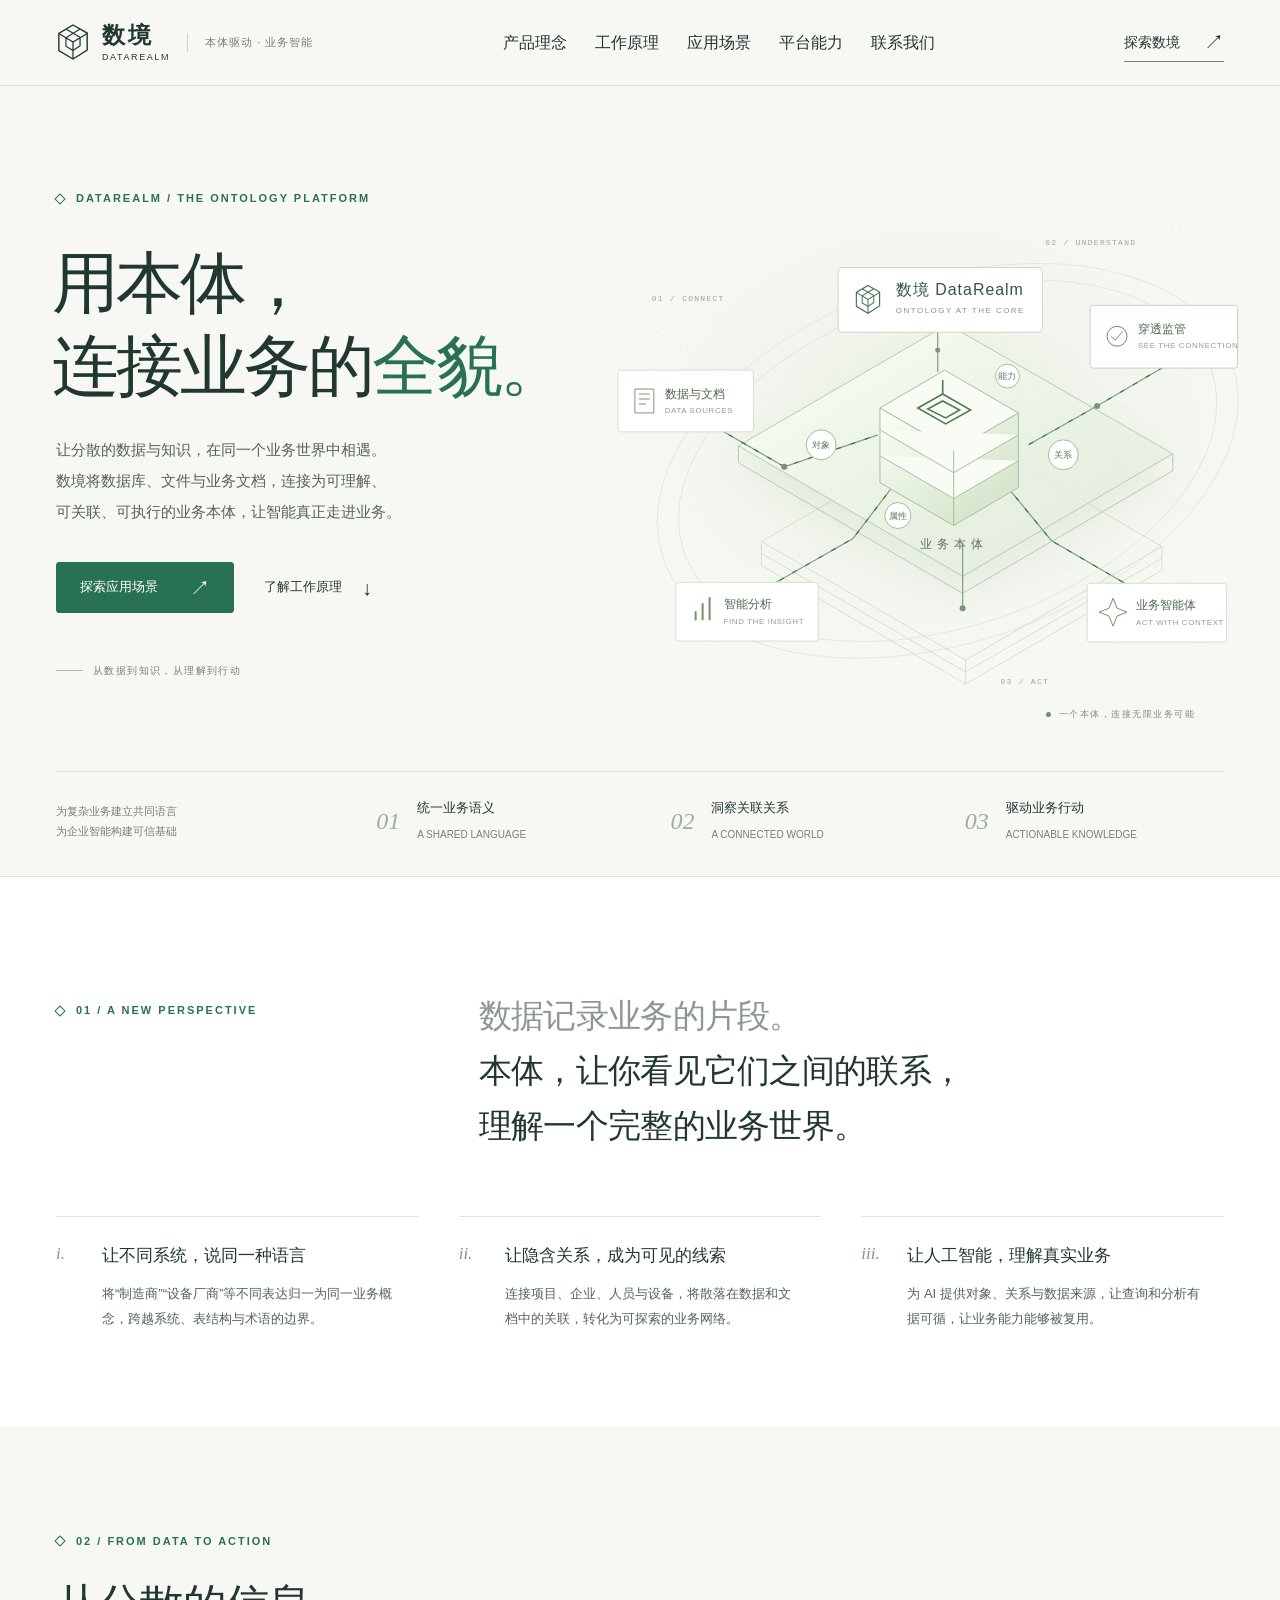
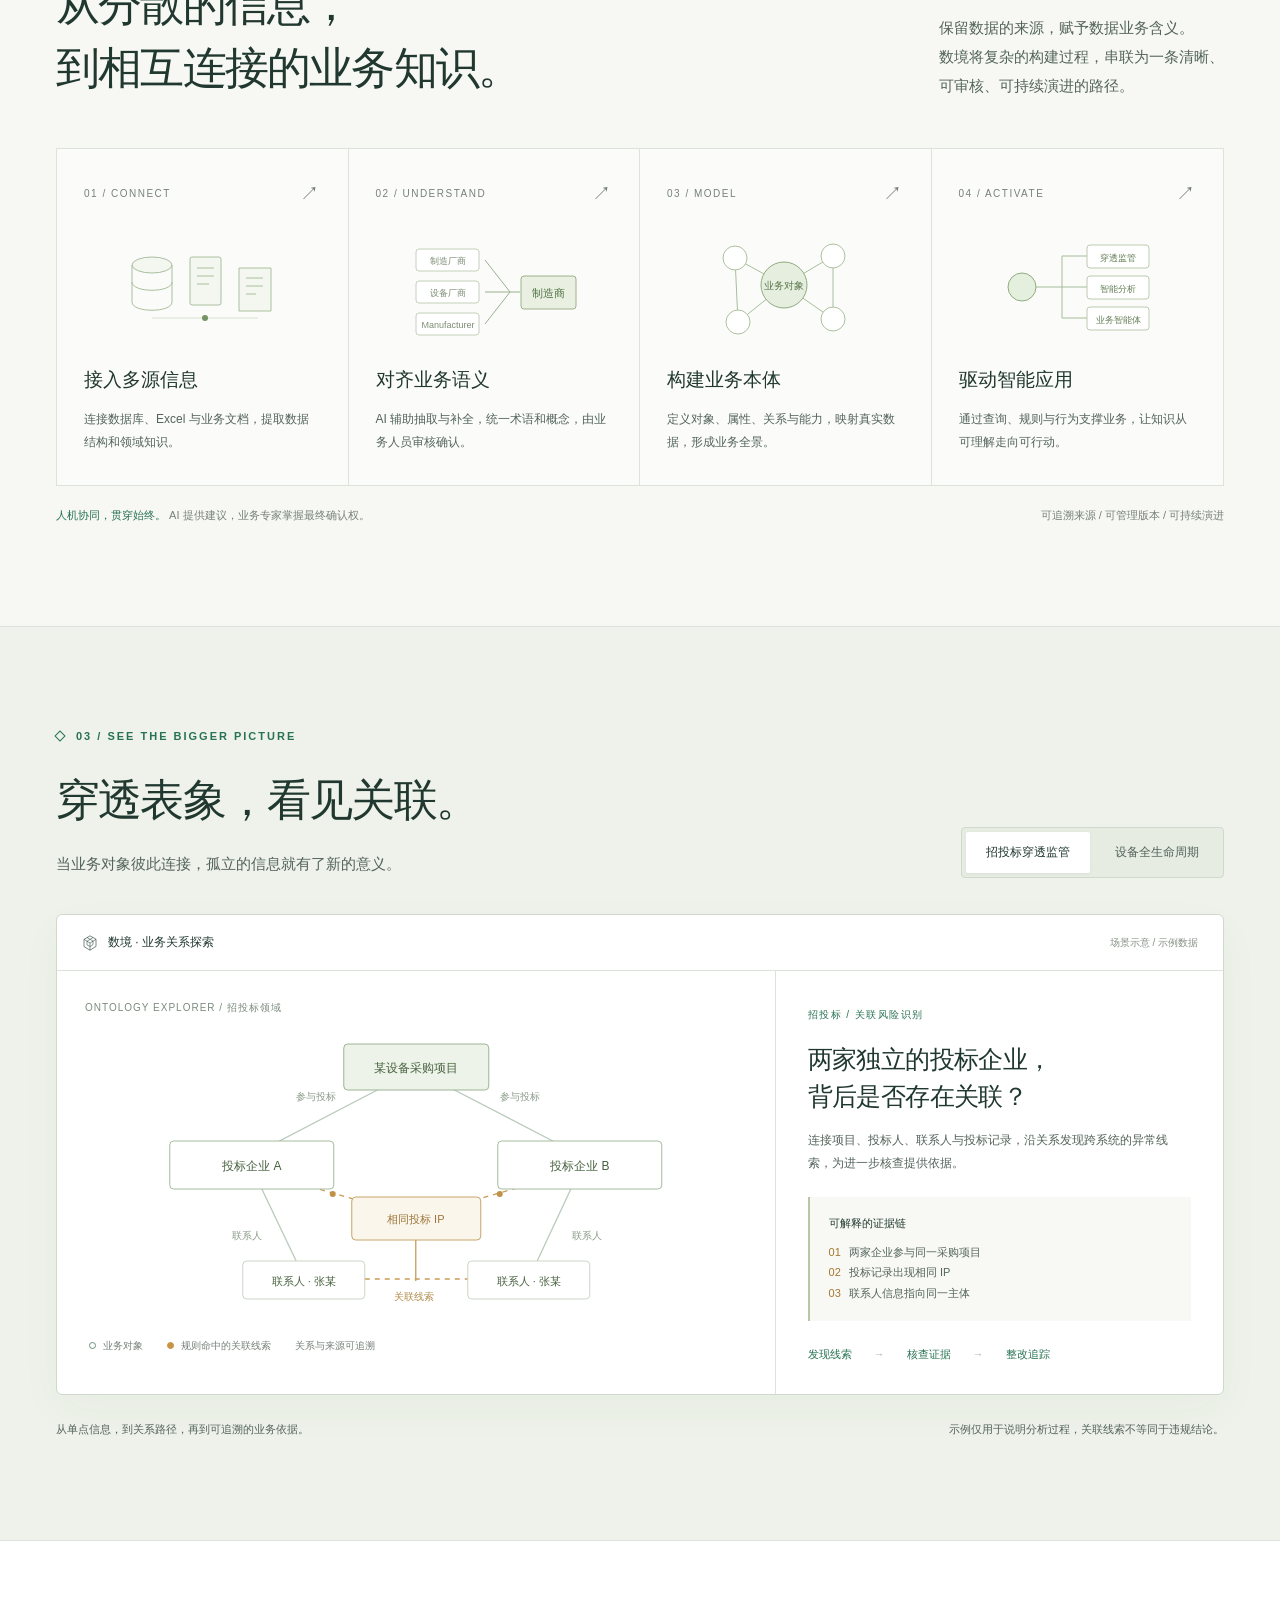
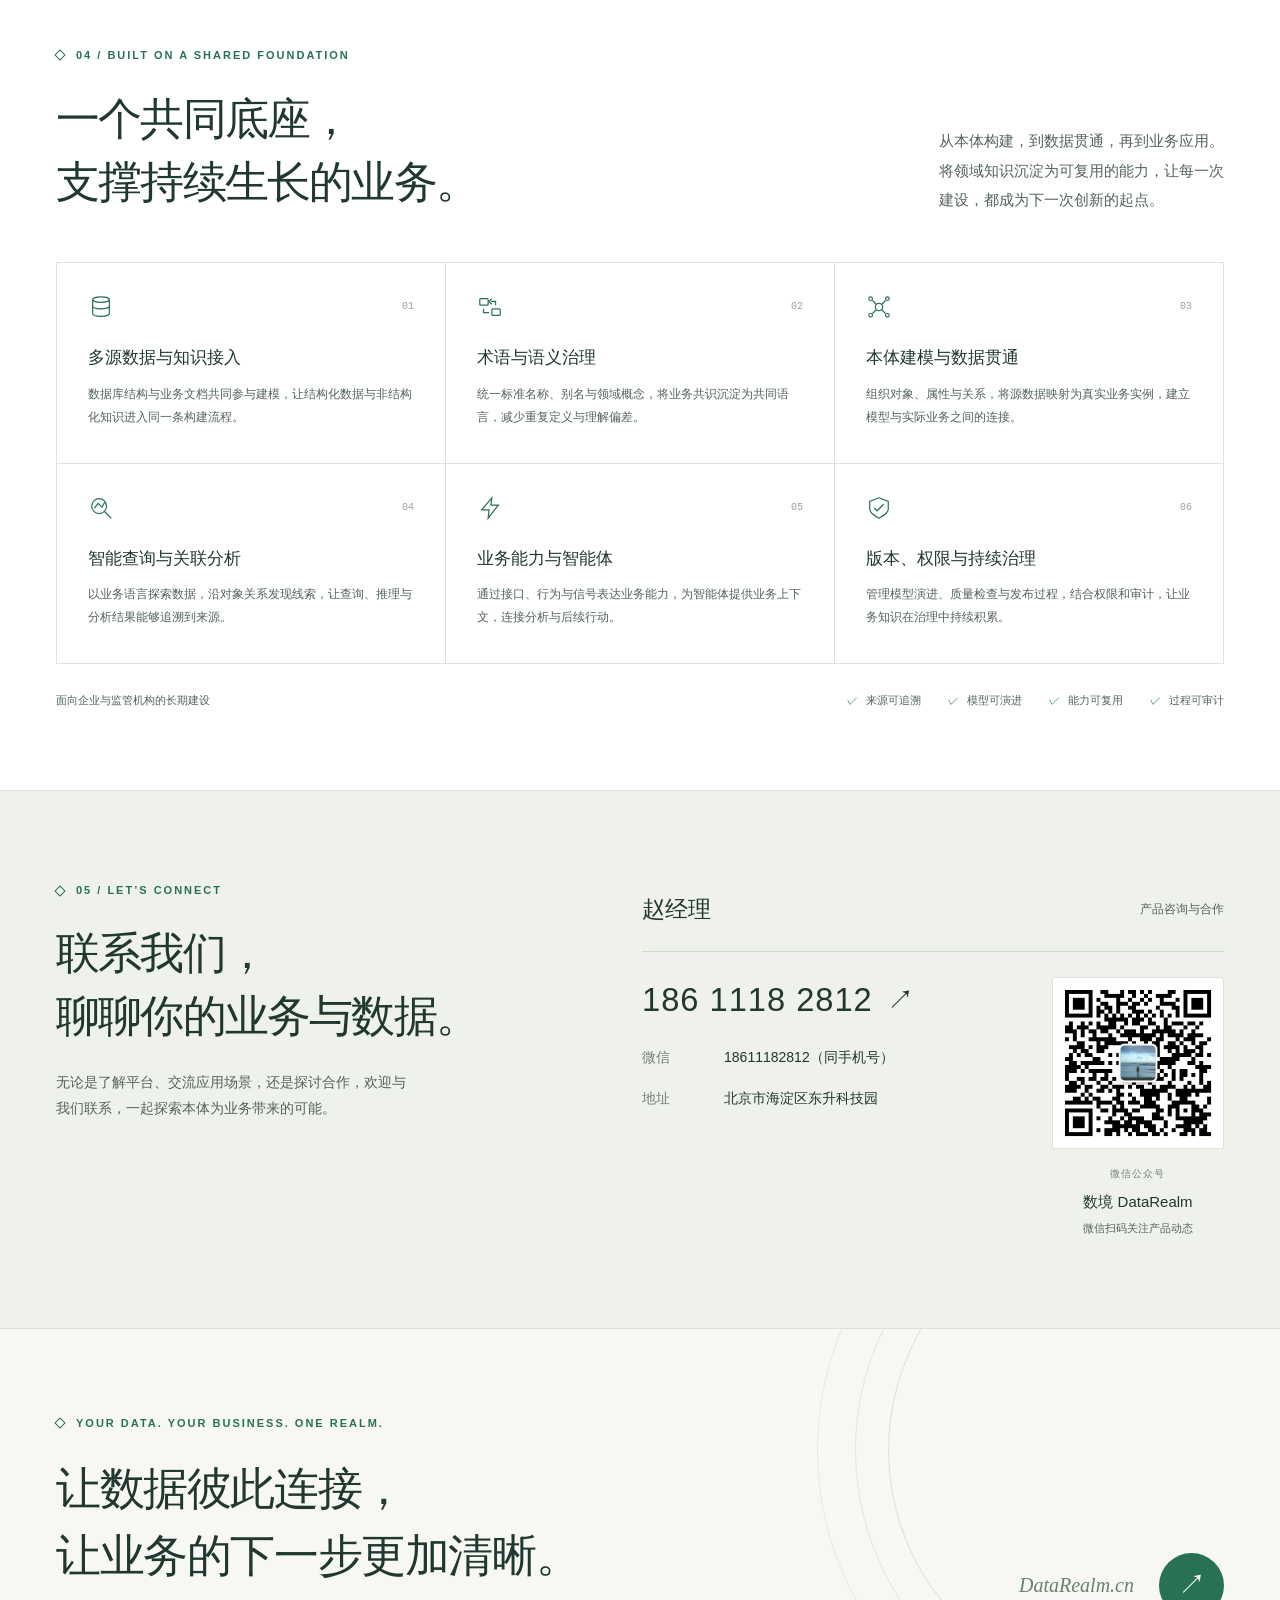
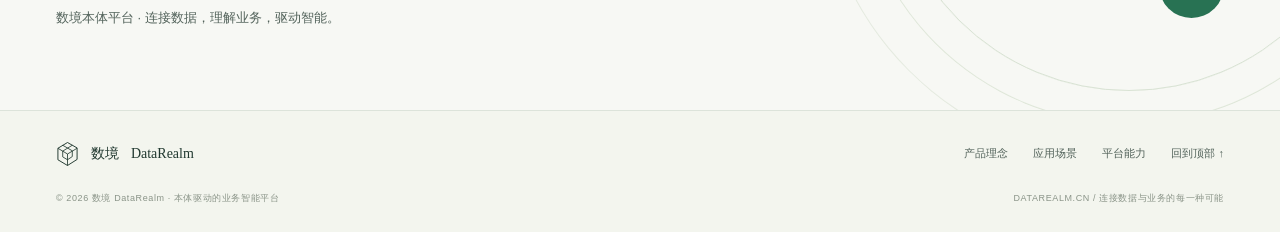
==== commit 785f200d: "Add files via upload" ====
--- a/index.html
+++ b/index.html
@@ -23,8 +23,10 @@
     @media(min-width:761px) and (max-width:1000px){.header-cta{display:none}.nav{gap:22px}.header-inner{gap:20px}}
     @media(max-width:760px){.nav{gap:8px 22px;justify-content:flex-start;flex-wrap:wrap}.nav a{padding:8px 0}.contact{padding:65px 0}.contact-inner{grid-template-columns:1fr;gap:30px}.contact-intro{font-size:13px}.contact-person h3{font-size:21px}.contact-phone{font-size:32px;gap:20px}.contact-row{font-size:13px;grid-template-columns:55px 1fr;gap:12px}}
     @media(prefers-reduced-motion:reduce){html{scroll-behavior:auto}*,*:before,*:after{animation:none!important;transition:none!important}}
-    .official-account{display:flex;align-items:center;gap:26px;margin:28px 0 0;padding-top:26px;border-top:1px solid #d0dccc}.official-account img{display:block;width:172px;height:172px;flex-shrink:0;background:#fff;border:1px solid var(--line);border-radius:3px}.account-label{font-size:11px;color:var(--muted);letter-spacing:1px}.official-account h3{font-size:19px;font-weight:500;margin:7px 0 10px}.official-account p{font-size:12px;line-height:1.9;color:var(--text)}
-    @media(max-width:760px){.official-account{gap:18px;flex-wrap:wrap}.official-account img{width:160px;height:160px}.official-account h3{font-size:17px}.official-account p{font-size:11px}}
+    .contact-details{display:grid;grid-template-columns:minmax(0,1fr) 172px;column-gap:28px;grid-template-rows:auto auto 1fr;align-content:start}.contact-person{grid-column:1/-1}.contact-phone{grid-column:1;font-size:clamp(25px,2.55vw,36px);gap:14px;white-space:nowrap}.contact-meta{grid-column:1;margin-bottom:0;align-self:start}.official-account{grid-column:2;grid-row:2/4;align-self:start;margin:25px 0 0;text-align:center}.official-account img{display:block;width:172px;height:172px;background:#fff;border:1px solid var(--line);border-radius:3px}.official-account figcaption{margin-top:10px}.account-label{font-size:10px;color:var(--muted);letter-spacing:1px}.official-account h3{font-size:15px;font-weight:500;margin:3px 0 4px}.official-account p{font-size:11px;line-height:1.7;color:var(--text)}
+    @media(min-width:761px) and (max-width:1100px){.contact-inner{grid-template-columns:.85fr 1.15fr;gap:35px}.contact-details{grid-template-columns:minmax(0,1fr) 132px;column-gap:18px}.official-account img{width:132px;height:132px}.contact-phone{font-size:24px;gap:8px}.contact-phone .arrow{font-size:18px}.contact-row{grid-template-columns:40px 1fr;gap:8px;font-size:12px}.official-account h3{font-size:13px}}
+    @media(max-width:760px){.contact-details{display:block}.contact-phone{font-size:32px;gap:20px}.official-account{display:flex;align-items:center;gap:18px;flex-wrap:wrap;margin:26px 0 0;padding-top:24px;border-top:1px solid #d0dccc;text-align:left}.official-account img{width:160px;height:160px}.official-account figcaption{margin-top:0}.official-account h3{font-size:17px}.official-account p{font-size:11px}}
+    @media(min-width:761px) and (max-width:900px){.contact-inner{grid-template-columns:1fr;gap:32px}.contact-intro{max-width:520px}.contact-details{grid-template-columns:minmax(0,1fr) 160px;column-gap:28px}.official-account img{width:160px;height:160px}.contact-phone{font-size:32px}.contact-row{font-size:14px;grid-template-columns:66px 1fr}}
   </style>
 </head>
 <body>
@@ -98,7 +100,7 @@
       <div class="cap-grid"><article class="cap-item"><div class="cap-top"><svg viewBox="0 0 28 28" aria-hidden="true"><ellipse cx="14" cy="6" rx="9" ry="3"/><path d="M5 6v15c0 4 18 4 18 0V6M5 13c0 4 18 4 18 0"/></svg><span>01</span></div><h3>多源数据与知识接入</h3><p>数据库结构与业务文档共同参与建模，让结构化数据与非结构化知识进入同一条构建流程。</p></article><article class="cap-item"><div class="cap-top"><svg viewBox="0 0 28 28" aria-hidden="true"><rect x="3" y="5" width="9" height="7" rx="1"/><rect x="16" y="16" width="9" height="7" rx="1"/><path d="M7 16v4h6M20 12V8h-5M16 5l-3 3 3 3"/></svg><span>02</span></div><h3>术语与语义治理</h3><p>统一标准名称、别名与领域概念，将业务共识沉淀为共同语言，减少重复定义与理解偏差。</p></article><article class="cap-item"><div class="cap-top"><svg viewBox="0 0 28 28" aria-hidden="true"><circle cx="14" cy="14" r="4"/><circle cx="5" cy="5" r="2"/><circle cx="23" cy="5" r="2"/><circle cx="5" cy="23" r="2"/><circle cx="23" cy="23" r="2"/><path d="m7 7 4 4m6 6 4 4M7 21l4-4m6-6 4-4"/></svg><span>03</span></div><h3>本体建模与数据贯通</h3><p>组织对象、属性与关系，将源数据映射为真实业务实例，建立模型与实际业务之间的连接。</p></article><article class="cap-item"><div class="cap-top"><svg viewBox="0 0 28 28" aria-hidden="true"><circle cx="12" cy="12" r="8"/><path d="m18 18 7 7M7 14l4-5 4 4 3-5"/></svg><span>04</span></div><h3>智能查询与关联分析</h3><p>以业务语言探索数据，沿对象关系发现线索，让查询、推理与分析结果能够追溯到来源。</p></article><article class="cap-item"><div class="cap-top"><svg viewBox="0 0 28 28" aria-hidden="true"><path d="m16 3-11 13h8l-1 9 11-14h-8Z"/></svg><span>05</span></div><h3>业务能力与智能体</h3><p>通过接口、行为与信号表达业务能力，为智能体提供业务上下文，连接分析与后续行动。</p></article><article class="cap-item"><div class="cap-top"><svg viewBox="0 0 28 28" aria-hidden="true"><path d="M14 3 24 7v8c0 5-10 10-10 10S4 20 4 15V7Z"/><path d="m9 14 3 3 7-7"/></svg><span>06</span></div><h3>版本、权限与持续治理</h3><p>管理模型演进、质量检查与发布过程，结合权限和审计，让业务知识在治理中持续积累。</p></article></div>
       <div class="governance"><span>面向企业与监管机构的长期建设</span><ul><li>来源可追溯</li><li>模型可演进</li><li>能力可复用</li><li>过程可审计</li></ul></div>
     </div></section>
-    <section class="contact" id="contact" aria-labelledby="contact-title"><div class="wrap contact-inner"><div><div class="eyebrow">05 / LET’S CONNECT</div><h2 class="section-title" id="contact-title">联系我们，<br>聊聊你的业务与数据。</h2><p class="contact-intro">无论是了解平台、交流应用场景，还是探讨合作，欢迎与我们联系，一起探索本体为业务带来的可能。</p></div><div class="contact-details"><div class="contact-person"><h3>赵经理</h3><span>产品咨询与合作</span></div><a class="contact-phone" href="tel:18611182812" aria-label="致电赵经理：18611182812">186 1118 2812 <span class="arrow" aria-hidden="true">↗</span></a><dl class="contact-meta"><div class="contact-row"><dt>微信</dt><dd>18611182812（同手机号）</dd></div><div class="contact-row"><dt>地址</dt><dd>北京市海淀区东升科技园</dd></div></dl><figure class="official-account"><img src="[data-uri]" width="172" height="172" alt="数境 DataRealm 微信公众号二维码"><figcaption><span class="account-label">微信公众号</span><h3>数境 DataRealm</h3><p>微信扫码关注<br>了解数境的产品动态与应用实践</p></figcaption></figure></div></div></section>
+    <section class="contact" id="contact" aria-labelledby="contact-title"><div class="wrap contact-inner"><div><div class="eyebrow">05 / LET’S CONNECT</div><h2 class="section-title" id="contact-title">联系我们，<br>聊聊你的业务与数据。</h2><p class="contact-intro">无论是了解平台、交流应用场景，还是探讨合作，欢迎与我们联系，一起探索本体为业务带来的可能。</p></div><div class="contact-details"><div class="contact-person"><h3>赵经理</h3><span>产品咨询与合作</span></div><a class="contact-phone" href="tel:18611182812" aria-label="致电赵经理：18611182812">186 1118 2812 <span class="arrow" aria-hidden="true">↗</span></a><dl class="contact-meta"><div class="contact-row"><dt>微信</dt><dd>18611182812（同手机号）</dd></div><div class="contact-row"><dt>地址</dt><dd>北京市海淀区东升科技园</dd></div></dl><figure class="official-account"><img src="[data-uri]" width="172" height="172" alt="数境 DataRealm 微信公众号二维码"><figcaption><span class="account-label">微信公众号</span><h3>数境 DataRealm</h3><p>微信扫码关注产品动态</p></figcaption></figure></div></div></section>
     <section class="closing" aria-labelledby="closing-title"><div class="wrap closing-inner"><div><div class="eyebrow">YOUR DATA. YOUR BUSINESS. ONE REALM.</div><h2 id="closing-title">让数据彼此连接，<br>让业务的下一步更加清晰。</h2><p>数境本体平台 · 连接数据，理解业务，驱动智能。</p></div><div class="closing-action"><span class="domain">DataRealm.cn</span><a href="#contact" class="round-link" aria-label="联系数境，交流产品方案"><span class="arrow" aria-hidden="true">↗</span></a></div></div></section>
   </main>
   <footer><div class="wrap"><div class="footer-main"><a href="#top" class="footer-brand" aria-label="数境 DataRealm 回到顶部"><svg aria-hidden="true"><use href="#brand-mark"/></svg><strong>数境 <span>DataRealm</span></strong></a><div class="footer-links"><a href="#vision">产品理念</a><a href="#scenarios">应用场景</a><a href="#capabilities">平台能力</a><a href="#top">回到顶部 ↑</a></div></div><div class="footer-bottom"><span>© <span id="year" style="display:inline">2026</span> 数境 DataRealm · 本体驱动的业务智能平台</span><span>DATAREALM.CN / 连接数据与业务的每一种可能</span></div></div></footer>
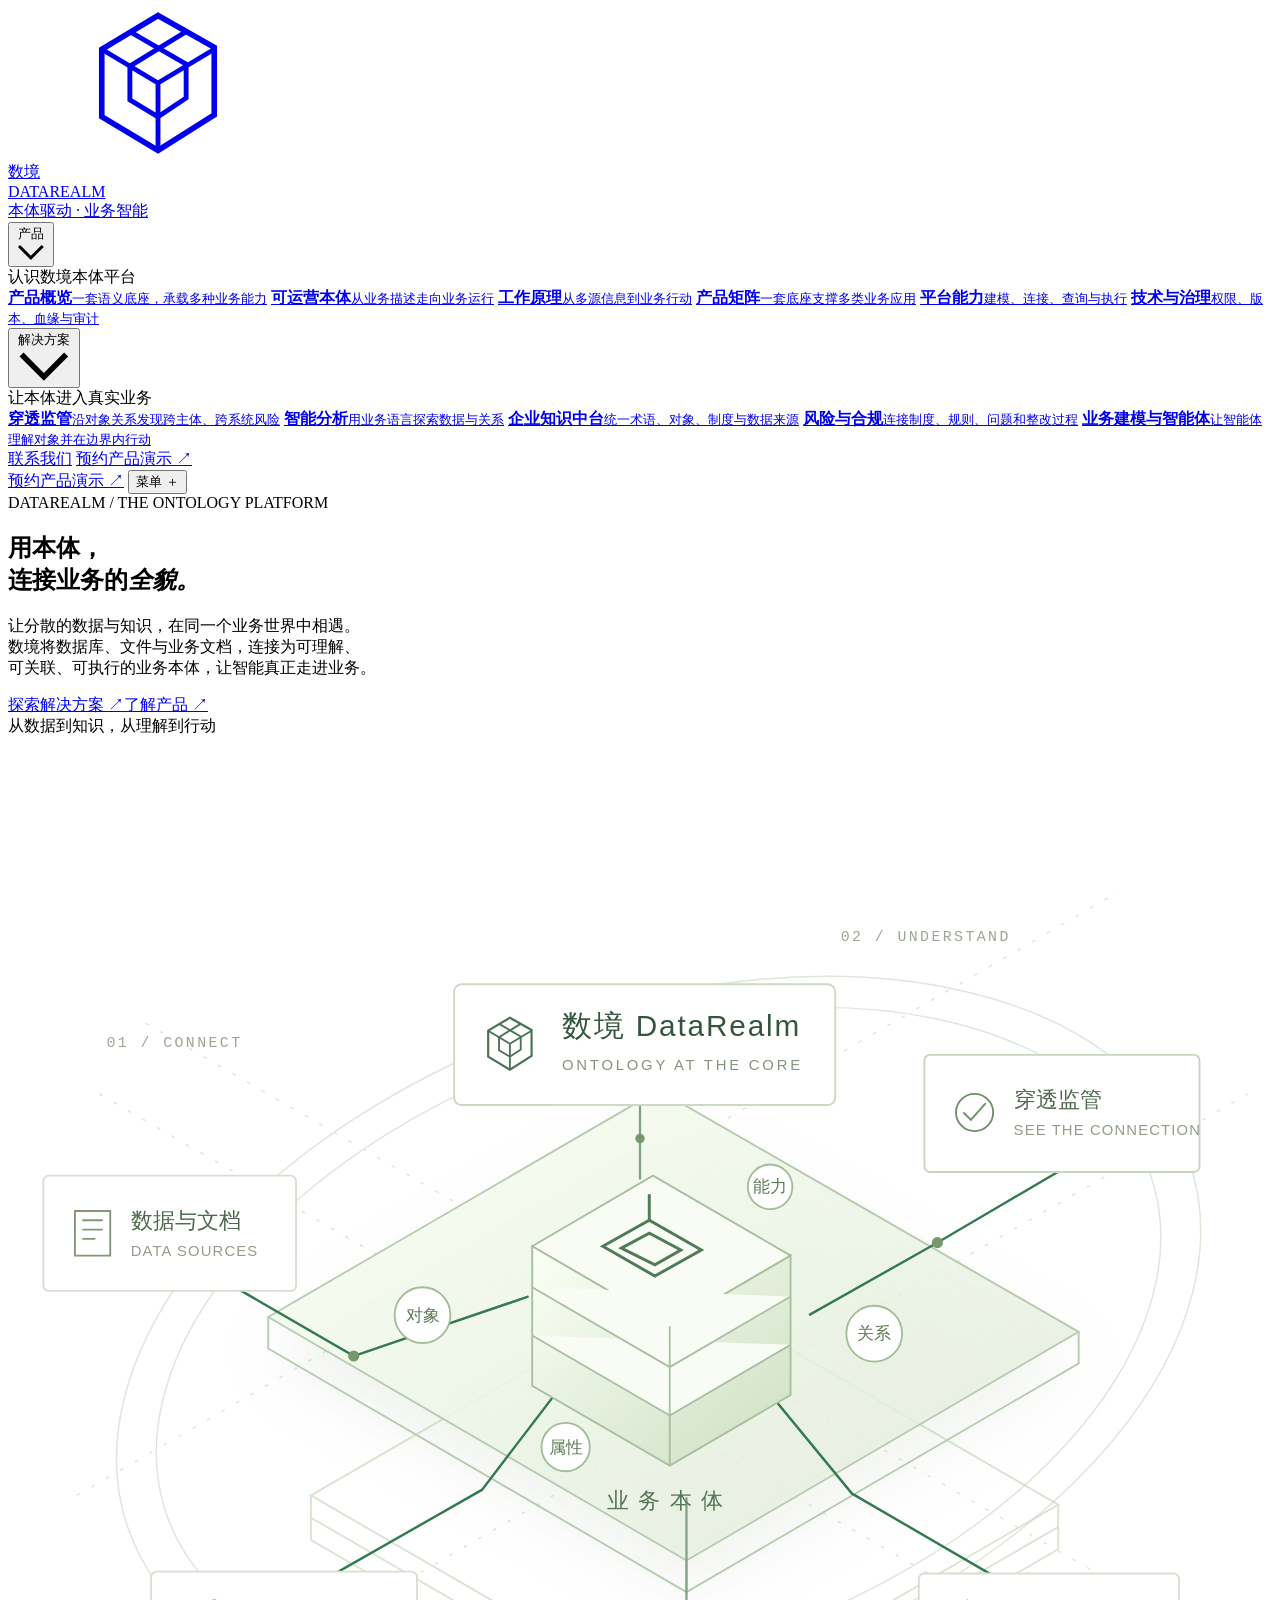
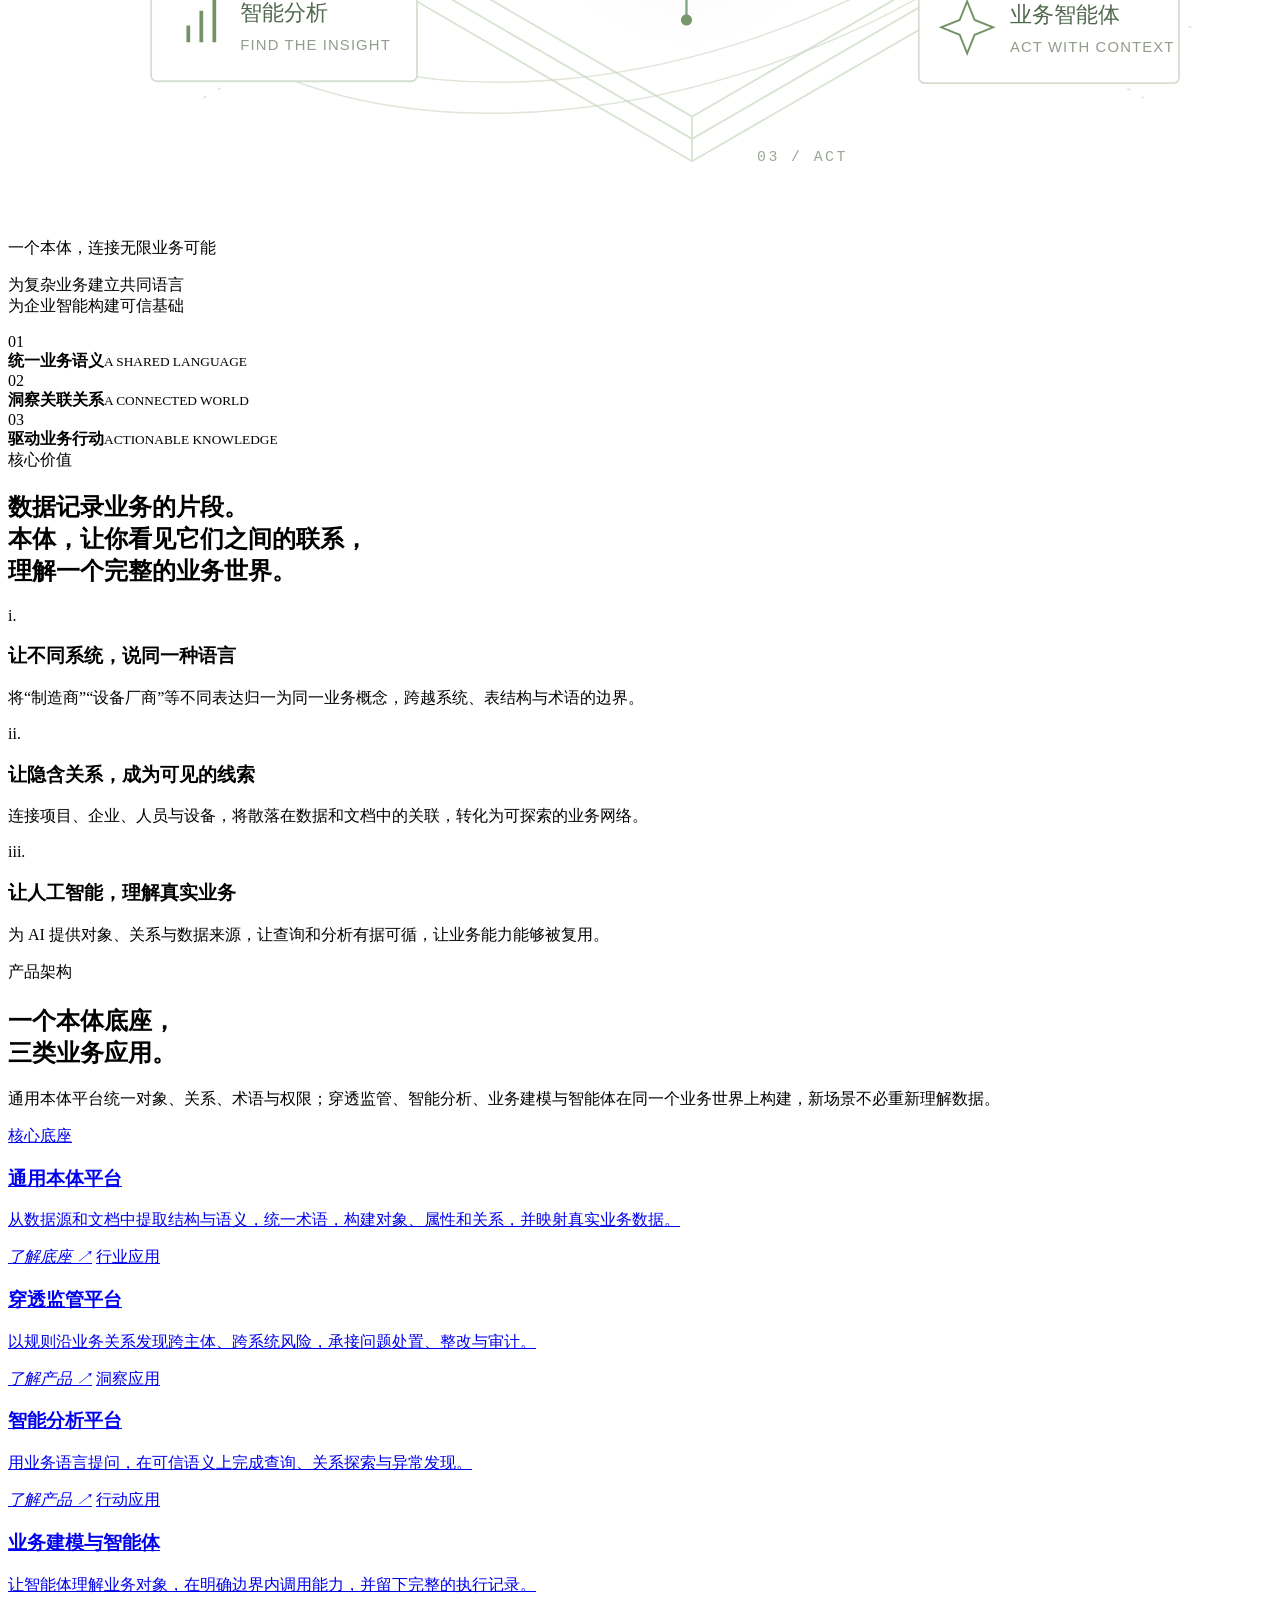
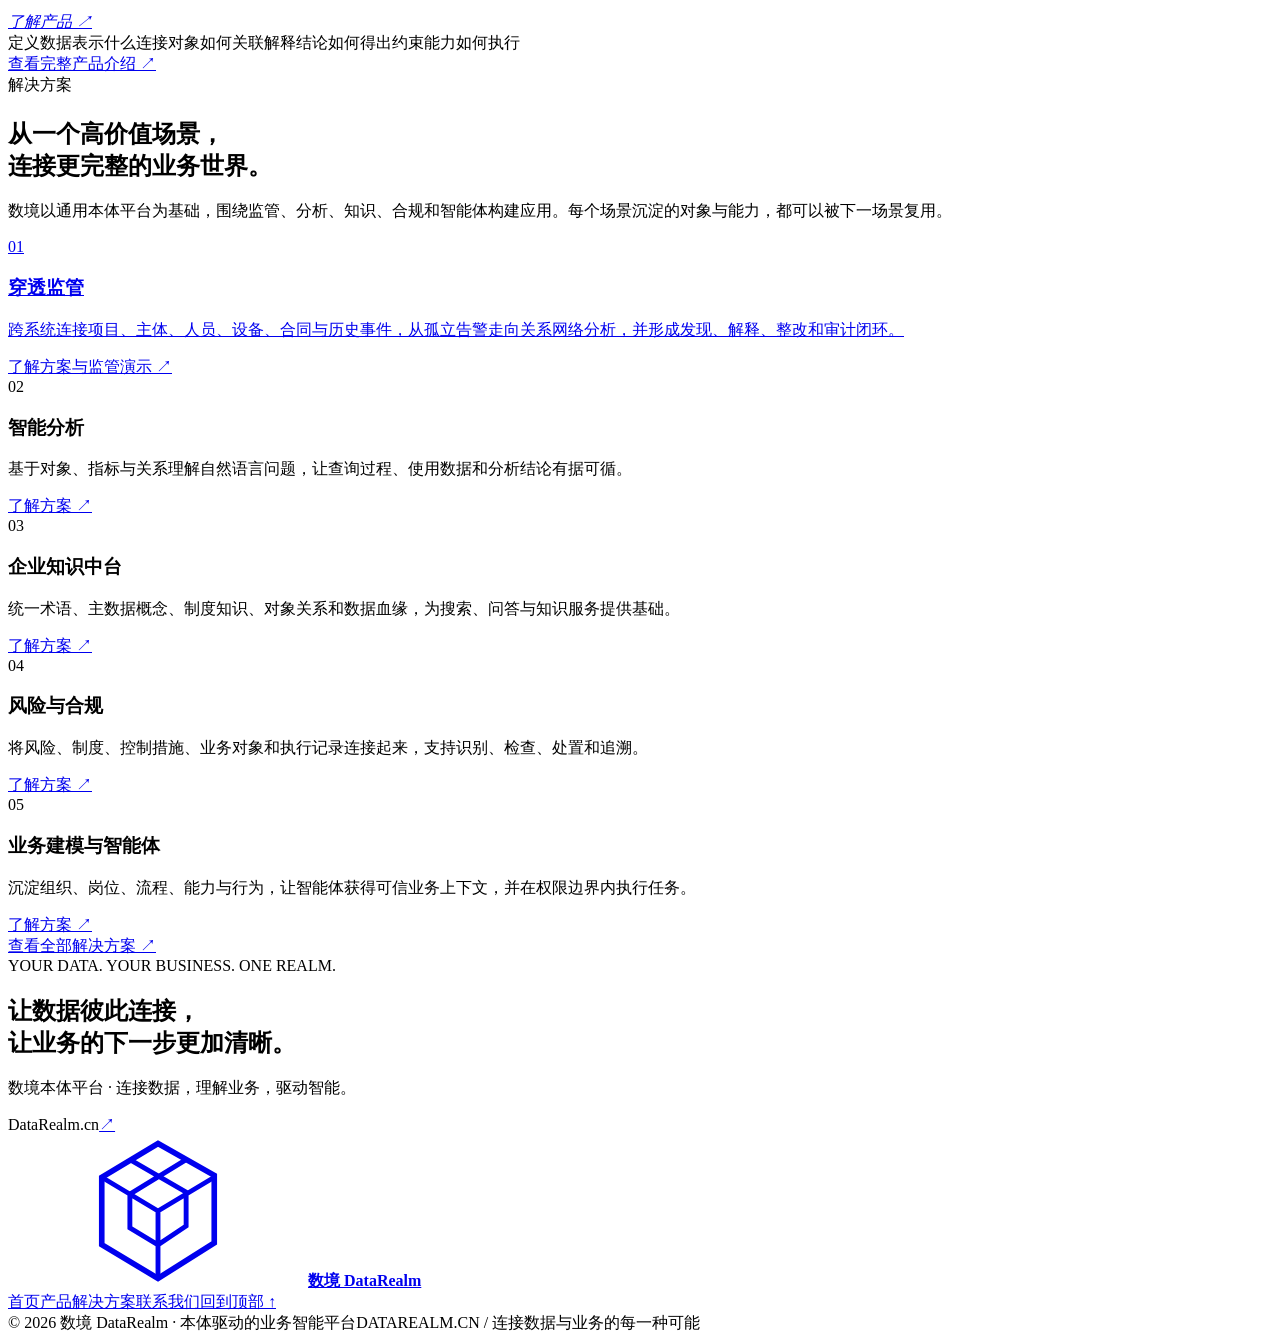
==== commit bd2ac2ed: "Add files via upload" ====
--- a/index.html
+++ b/index.html
@@ -4,38 +4,113 @@
   <meta charset="UTF-8">
   <meta name="viewport" content="width=device-width, initial-scale=1.0">
   <meta name="theme-color" content="#f7f8f4">
+  <title>数境 DataRealm 本体平台｜穿透监管、智能分析与业务智能体</title>
   <meta name="description" content="数境 DataRealm 本体平台，将分散的数据、文档与业务知识连接为可理解、可关联、可执行的业务本体，为穿透监管、智能分析与智能体提供可信语义底座。">
-  <title>数境 DataRealm — 用本体，连接业务的全貌</title>
-  <style>
-    :root{--bg:#f7f8f4;--paper:#fff;--ink:#20382f;--text:#53635b;--muted:#768079;--line:#dce3da;--green:#287253;--mint:#e9f0e5;--serif:Georgia,"Times New Roman",serif;--sans:"Segoe UI","PingFang SC","Microsoft YaHei",sans-serif}
-    *{box-sizing:border-box}html{scroll-behavior:smooth;scroll-padding-top:100px}body{margin:0;background:var(--bg);color:var(--ink);font:15px/1.75 var(--sans);-webkit-font-smoothing:antialiased}button,a{-webkit-tap-highlight-color:transparent}a{color:inherit;text-decoration:none}button{font:inherit;color:inherit;cursor:pointer}button:focus-visible,a:focus-visible{outline:3px solid #68ab89;outline-offset:5px}::selection{background:#cee5cf}svg{display:block;max-width:100%}button{border:0}h1,h2,h3,p{margin:0}img{max-width:100%}.wrap{width:min(1280px,calc(100% - 112px));margin:auto}.eyebrow{display:flex;align-items:center;gap:12px;font-size:11px;font-weight:600;letter-spacing:2px;text-transform:uppercase;color:var(--green)}.eyebrow:before{content:"";width:6px;height:6px;border:1px solid currentColor;transform:rotate(45deg)}.mono{font-family:Consolas,monospace;letter-spacing:1px;font-size:11px}.arrow{display:inline-block;transition:transform .25s;font-size:20px;line-height:1}a:hover .arrow,button:hover .arrow{transform:translate(3px,-2px)}.button{display:inline-flex;align-items:center;justify-content:center;gap:32px;padding:14px 23px;border:1px solid var(--green);background:var(--green);color:#fff;border-radius:3px;font-size:13px;line-height:1.6;transition:background .2s,transform .2s}.button:hover{background:#205e45;transform:translateY(-2px)}.text-link{display:inline-flex;gap:20px;align-items:center;font-size:13px}.text-link:hover{color:var(--green)}.section-title{font-size:clamp(32px,3.4vw,46px);font-weight:500;line-height:1.45;letter-spacing:-1.8px}.section-copy{color:var(--text);line-height:1.95;font-size:15px}.section-head{display:flex;justify-content:space-between;gap:50px;align-items:end;margin-bottom:48px}.section-head .section-copy{max-width:360px}.section-head .eyebrow{margin-bottom:23px}
-    header{position:sticky;top:0;z-index:20;background:rgba(247,248,244,.94);backdrop-filter:blur(16px);border-bottom:1px solid var(--line)}.header-inner{height:85px;display:flex;align-items:center;justify-content:space-between;gap:30px}.brand{display:flex;align-items:center;gap:12px;flex-shrink:0}.brand-icon{width:34px;height:38px}.brand-name{font-size:23px;letter-spacing:3px;font-weight:600;line-height:1.1}.brand-en{font-size:9px;letter-spacing:1.6px;margin-top:5px;line-height:1}.brand-tag{border-left:1px solid #cbd5cd;margin-left:5px;padding-left:17px;font-size:11px;color:var(--muted);letter-spacing:1px}.nav{display:flex;align-items:center;gap:35px;font-size:12px}.nav a{position:relative;padding:8px 0}.nav a:hover{color:var(--green)}.header-cta{display:flex;gap:24px;align-items:center;font-size:12px;border-bottom:1px solid #6f8575;padding:7px 0}.menu-button{display:none;background:none;padding:8px;font-size:13px}
-    .hero{position:relative;overflow:hidden}.hero-main{display:grid;grid-template-columns:1fr 1fr;align-items:center;min-height:685px;gap:0}.hero-copy{position:relative;z-index:2;padding:66px 0 54px}.hero .eyebrow{margin-bottom:33px}.hero h1{font-size:clamp(48px,5.2vw,74px);letter-spacing:-3px;font-weight:500;line-height:1.25;margin-left:-4px}.hero h1 em{font-style:normal;color:var(--green)}.hero-description{font-size:15px;line-height:2.05;max-width:438px;color:var(--text);margin-top:27px}.hero-actions{display:flex;align-items:center;gap:30px;margin-top:35px}.hero-caption{display:flex;align-items:center;gap:10px;color:var(--muted);font-size:10px;letter-spacing:1.4px;margin-top:49px}.hero-caption span{height:1px;width:27px;background:#a9b9ab}.hero-art{position:relative;width:116%;margin-left:-7%;isolation:isolate}.hero-art:before{content:"";position:absolute;z-index:-1;inset:3% -4%;background:radial-gradient(ellipse,#dfebd780,transparent 66%)}.ontology-svg{width:100%;overflow:visible}.graph-flow{stroke-dasharray:5 10;animation:flow 22s linear infinite}.graph-point{animation:breathe 4s ease-in-out infinite;transform-origin:center}.art-note{position:absolute;right:12%;bottom:0;display:flex;gap:8px;align-items:center;font-size:9px;color:#7d8c7c;letter-spacing:1.5px}.art-note:before{content:"";width:5px;height:5px;border-radius:50%;background:#629471}.hero-bottom{border-top:1px solid var(--line);display:grid;grid-template-columns:1.1fr 1fr 1fr 1fr;gap:35px;padding:25px 0 30px;align-items:center}.hero-bottom p{font-size:11px;color:var(--muted);line-height:1.8}.hero-bottom .value{display:flex;gap:17px;align-items:center}.value>span{font:italic 24px var(--serif);color:#9cae9c}.value strong{font-size:13px;font-weight:500;display:block}.value small{font-size:10px;color:var(--muted)}
-    .idea{padding:112px 0 95px;background:#fff;border-top:1px solid var(--line)}.idea-top{display:grid;grid-template-columns:.48fr 1fr;gap:65px}.idea-top .eyebrow{align-self:start;margin-top:12px}.idea-statement{font-size:clamp(25px,2.6vw,36px);line-height:1.65;font-weight:400;letter-spacing:-.7px}.idea-statement span{color:#8c978f}.idea-bottom{margin-top:62px;display:grid;grid-template-columns:repeat(3,1fr);gap:40px}.idea-item{border-top:1px solid var(--line);padding-top:24px;display:grid;grid-template-columns:34px 1fr;gap:12px}.idea-item .number{font:italic 17px var(--serif);color:#859584;padding-top:3px}.idea-item h3{font-size:17px;font-weight:500;margin-bottom:12px}.idea-item p{font-size:13px;color:var(--text);line-height:1.9;max-width:295px}
-    .how{padding:105px 0 100px}.process{display:grid;grid-template-columns:repeat(4,1fr);border:1px solid var(--line);background:#ffffff70}.process-card{position:relative;padding:28px 27px 32px;border-right:1px solid var(--line)}.process-card:last-child{border:0}.process-number{display:flex;align-items:center;justify-content:space-between;color:var(--muted);font-size:10px;letter-spacing:1.5px}.process-number span:last-child{font-size:19px}.mini-diagram{height:132px;display:flex;align-items:center;justify-content:center;margin:10px 0}.mini-diagram svg{height:110px;width:180px}.process-card h3{font-size:19px;font-weight:500;margin-bottom:12px}.process-card p{font-size:12px;color:var(--text);line-height:1.9}.process-note{margin-top:20px;display:flex;justify-content:space-between;gap:20px;font-size:11px;color:var(--muted)}.process-note b{font-weight:400;color:var(--green)}
-    .case{background:#eef2ea;padding:100px 0;border-top:1px solid var(--line);border-bottom:1px solid var(--line)}.case .section-head{margin-bottom:36px}.case-tabs{display:inline-flex;gap:5px;border:1px solid #cfd9cc;background:#e6ece1;padding:4px;border-radius:4px}.case-tab{padding:10px 20px;background:transparent;border-radius:2px;font-size:12px;color:var(--text)}.case-tab[aria-selected="true"]{background:#fff;color:var(--ink);box-shadow:0 1px 3px #30472a10}.case-window{background:#fff;border:1px solid #cfd9cc;border-radius:6px;overflow:hidden;box-shadow:0 15px 45px #3b573509}.window-bar{display:flex;justify-content:space-between;align-items:center;border-bottom:1px solid var(--line);padding:17px 25px;gap:15px}.window-title{font-size:12px;display:flex;gap:10px;align-items:center}.window-title svg{width:16px;height:16px}.demo-label{font-size:10px;color:#879186}.window-main{display:grid;grid-template-columns:1.6fr 1fr}.case-canvas{position:relative;background-image:radial-gradient(#b7c6b266 .7px,transparent .7px);background-size:20px 20px;padding:28px 20px 18px;min-width:0}.canvas-label{font-size:10px;color:#7b8b7d;letter-spacing:1px;margin-left:8px}.case-graph{width:100%;height:320px}.canvas-legend{font-size:10px;display:flex;gap:24px;align-items:center;color:var(--muted);padding-left:12px}.canvas-legend span{display:flex;align-items:center;gap:7px}.canvas-legend i{display:inline-block;width:7px;height:7px;border:1px solid #69917a;border-radius:50%}.canvas-legend .risk i{background:#c89342;border-color:#c89342}.case-explain{border-left:1px solid var(--line);padding:35px 32px 30px}.case-kicker{font-size:10px;color:var(--green);letter-spacing:1.5px;margin-bottom:17px}.case-explain h3{font-size:25px;line-height:1.5;font-weight:500;letter-spacing:-.6px}.case-explain>p{font-size:12px;color:var(--text);line-height:1.9;margin:13px 0 23px}.evidence{background:#f8f9f5;padding:17px 19px;border-left:2px solid #b6c7a8}.evidence-title{font-size:11px;margin-bottom:8px}.evidence p{color:var(--text);font-size:11px;line-height:1.9}.evidence span{color:#a47730;margin-right:5px}.case-bottom{display:flex;gap:22px;align-items:center;font-size:11px;color:var(--green);margin-top:24px}.case-bottom span+span:before{content:"→";margin-right:22px;color:#a8b5a4}.case-foot{display:flex;justify-content:space-between;gap:24px;margin-top:25px;font-size:11px;color:var(--text)}
-    .capabilities{padding:105px 0 80px;background:#fff}.cap-grid{display:grid;grid-template-columns:repeat(3,1fr);border-top:1px solid var(--line);border-left:1px solid var(--line)}.cap-item{padding:31px 31px 34px;border-right:1px solid var(--line);border-bottom:1px solid var(--line);transition:background .2s}.cap-item:hover{background:#f6f9f3}.cap-top{display:flex;justify-content:space-between;align-items:center;margin-bottom:23px}.cap-top svg{width:26px;height:26px;stroke:var(--green);fill:none;stroke-width:1.3}.cap-top span{color:#9aa397;font-size:10px;font-family:Consolas,monospace}.cap-item h3{font-size:17px;font-weight:500;margin-bottom:10px}.cap-item p{font-size:12px;color:var(--text);line-height:1.9}.governance{display:flex;gap:20px;align-items:center;justify-content:space-between;padding-top:27px;color:var(--text);font-size:11px}.governance ul{display:flex;list-style:none;gap:27px;margin:0;padding:0}.governance li:before{content:"✓";color:var(--green);margin-right:8px}
-    .closing{position:relative;overflow:hidden;padding:85px 0 80px}.closing:after{position:absolute;content:"";width:480px;height:480px;right:-90px;top:-120px;border:1px solid #d9e3d4;border-radius:50%;box-shadow:0 0 0 32px var(--bg),0 0 0 33px #dfe7d9,0 0 0 70px var(--bg),0 0 0 71px #e4eadf;pointer-events:none}.closing-inner{position:relative;z-index:1;display:flex;align-items:end;justify-content:space-between;gap:40px}.closing .eyebrow{margin-bottom:22px}.closing h2{font-size:clamp(32px,3.5vw,47px);font-weight:500;line-height:1.5;letter-spacing:-1.4px}.closing p{font-size:13px;color:var(--text);margin-top:18px}.closing-action{display:flex;align-items:center;gap:25px;padding-bottom:12px;flex-shrink:0}.closing-action .domain{font:italic 20px var(--serif);color:#6a826e}.round-link{display:flex;align-items:center;justify-content:center;width:65px;height:65px;background:var(--green);color:white;border-radius:50%;transition:transform .3s}.round-link:hover{transform:rotate(-8deg)}.round-link .arrow{font-size:28px}footer{border-top:1px solid var(--line);padding:29px 0 25px;background:#f3f5ee}.footer-main{display:flex;justify-content:space-between;align-items:center;gap:25px}.footer-brand{display:flex;gap:12px;align-items:center}.footer-brand svg{width:23px;height:28px}.footer-brand strong{font-weight:500;font-size:14px}.footer-brand span{font-family:var(--serif);font-size:14px;margin-left:8px}.footer-links{display:flex;gap:25px;font-size:11px;color:var(--text)}.footer-bottom{display:flex;justify-content:space-between;gap:20px;margin-top:23px;color:#8a9488;font-size:9px;letter-spacing:.6px}
-    @keyframes flow{to{stroke-dashoffset:-180}}@keyframes breathe{50%{opacity:.35}}@media(min-width:1600px){.hero-main{min-height:750px}.hero h1{font-size:78px}}@media(max-width:1100px){.wrap{width:calc(100% - 64px)}.hero h1{font-size:55px}.hero-main{min-height:620px}.hero-art{width:119%;margin-left:-9%}.nav{gap:24px}.brand-tag{display:none}.hero-description{max-width:370px}.process-card{padding:23px 19px}.case-explain{padding:27px 24px}.case-explain h3{font-size:22px}.idea-top{grid-template-columns:.4fr 1fr;gap:35px}.hero-bottom{gap:20px}.cap-item{padding:28px 24px}.closing-action .domain{display:none}}
-    @media(max-width:760px){html{scroll-padding-top:85px}.wrap{width:calc(100% - 40px)}.header-inner{height:72px}.brand-name{font-size:21px}.brand-icon{width:29px;height:32px}.header-cta{display:none}.menu-button{display:block}.nav{display:none;position:absolute;top:72px;left:0;right:0;padding:20px;background:var(--bg);border-bottom:1px solid var(--line);justify-content:space-around;gap:14px}.nav.open{display:flex}.hero-main{grid-template-columns:1fr;min-height:0}.hero-copy{padding:50px 0 0}.hero .eyebrow{font-size:9px;letter-spacing:1.5px;margin-bottom:25px}.hero h1{font-size:clamp(43px,9.8vw,66px);letter-spacing:-2px}.hero-description{font-size:13px;max-width:450px;margin-top:23px}.hero-actions{gap:24px;margin-top:26px}.button{font-size:12px;padding:13px 19px;gap:25px}.text-link{font-size:12px;gap:12px}.hero-caption{margin-top:27px;font-size:8px}.hero-art{width:100%;margin:0 auto 25px;max-width:520px}.art-note{right:5%;font-size:8px;bottom:-4px}.hero-bottom{grid-template-columns:repeat(3,1fr);gap:13px;padding:22px 0 25px}.hero-bottom>p{display:none}.hero-bottom .value{gap:9px}.value>span{font-size:19px}.value strong{font-size:11px}.value small{font-size:8px}.idea{padding:65px 0}.idea-top{grid-template-columns:1fr;gap:25px}.idea-top .eyebrow{margin:0}.idea-statement{font-size:26px}.idea-bottom{grid-template-columns:1fr;gap:27px;margin-top:35px}.idea-item{padding-top:20px}.idea-item p{max-width:none}.idea-item h3{font-size:17px;margin-bottom:7px}.section-title{font-size:31px;letter-spacing:-1px}.section-head{display:block;margin-bottom:30px}.section-head .eyebrow{margin-bottom:20px}.section-head .section-copy{margin-top:19px;max-width:none;font-size:13px}.how{padding:65px 0}.process{grid-template-columns:repeat(2,1fr)}.process-card{border-bottom:1px solid var(--line);padding:22px 18px}.process-card:nth-child(2){border-right:0}.process-card:nth-child(3){border-bottom:0}.process-card h3{font-size:17px}.mini-diagram{height:115px;margin:5px 0}.process-note{font-size:10px;display:block}.process-note span{display:block;margin-top:8px}.case{padding:65px 0}.case-tabs{margin-top:22px}.case-tab{font-size:11px;padding:9px 16px}.window-main{grid-template-columns:1fr}.window-bar{padding:14px 16px}.demo-label{font-size:9px}.case-canvas{padding:21px 10px}.case-graph{height:auto;aspect-ratio:620/320}.canvas-label{font-size:9px}.canvas-legend{font-size:9px;gap:15px}.case-explain{border-left:0;border-top:1px solid var(--line);padding:27px 23px}.case-explain h3{font-size:23px}.case-explain>p{font-size:13px}.case-foot{display:block;line-height:1.9}.case-foot span{display:block;margin-top:5px}.capabilities{padding:65px 0}.cap-grid{grid-template-columns:repeat(2,1fr)}.cap-item{padding:24px 19px}.cap-item h3{font-size:16px}.cap-item p{font-size:11px}.cap-top{margin-bottom:19px}.governance{display:block;font-size:10px}.governance ul{margin-top:15px;flex-wrap:wrap;gap:9px 20px}.closing{padding:63px 0}.closing h2{font-size:30px}.closing-inner{gap:18px}.closing p{font-size:11px;max-width:255px}.closing .eyebrow{font-size:9px}.round-link{width:48px;height:48px}.closing-action{padding-bottom:30px}.closing:after{right:-380px}.footer-main{align-items:start}.footer-links{gap:12px;font-size:10px;flex-wrap:wrap;max-width:145px;justify-content:end}.footer-brand span{display:none}.footer-bottom{font-size:8px;display:block}.footer-bottom span{display:block;margin-top:6px}}
-    .nav{font-size:16px;gap:28px}.nav a{white-space:nowrap}.header-cta{font-size:14px}
-    .contact{padding:90px 0;background:#eef2ea;border-top:1px solid var(--line);border-bottom:1px solid var(--line)}.contact-inner{display:grid;grid-template-columns:1fr 1.15fr;gap:80px}.contact .eyebrow{margin-bottom:22px}.contact-intro{margin-top:20px;max-width:360px;font-size:14px;color:var(--text);line-height:1.9}.contact-details{padding-top:8px}.contact-person{display:flex;justify-content:space-between;align-items:center;border-bottom:1px solid #d0dccc;padding-bottom:22px;gap:20px}.contact-person h3{font-size:23px;font-weight:500}.contact-person span{font-size:12px;color:var(--text)}.contact-phone{display:inline-flex;align-items:center;gap:24px;font-size:clamp(28px,3.1vw,42px);font-weight:400;line-height:1.4;letter-spacing:1px;margin-top:25px;font-variant-numeric:tabular-nums}.contact-phone:hover{color:var(--green)}.contact-phone .arrow{font-size:27px}.contact-meta{margin-top:22px;display:grid;gap:16px}.contact-row{display:grid;grid-template-columns:66px 1fr;gap:16px;font-size:14px}.contact-row dt{color:var(--muted)}.contact-row dd{margin:0;color:var(--ink)}
-    @media(min-width:761px) and (max-width:1000px){.header-cta{display:none}.nav{gap:22px}.header-inner{gap:20px}}
-    @media(max-width:760px){.nav{gap:8px 22px;justify-content:flex-start;flex-wrap:wrap}.nav a{padding:8px 0}.contact{padding:65px 0}.contact-inner{grid-template-columns:1fr;gap:30px}.contact-intro{font-size:13px}.contact-person h3{font-size:21px}.contact-phone{font-size:32px;gap:20px}.contact-row{font-size:13px;grid-template-columns:55px 1fr;gap:12px}}
-    @media(prefers-reduced-motion:reduce){html{scroll-behavior:auto}*,*:before,*:after{animation:none!important;transition:none!important}}
-    .contact-details{display:grid;grid-template-columns:minmax(0,1fr) 172px;column-gap:28px;grid-template-rows:auto auto 1fr;align-content:start}.contact-person{grid-column:1/-1}.contact-phone{grid-column:1;font-size:clamp(25px,2.55vw,36px);gap:14px;white-space:nowrap}.contact-meta{grid-column:1;margin-bottom:0;align-self:start}.official-account{grid-column:2;grid-row:2/4;align-self:start;margin:25px 0 0;text-align:center}.official-account img{display:block;width:172px;height:172px;background:#fff;border:1px solid var(--line);border-radius:3px}.official-account figcaption{margin-top:10px}.account-label{font-size:10px;color:var(--muted);letter-spacing:1px}.official-account h3{font-size:15px;font-weight:500;margin:3px 0 4px}.official-account p{font-size:11px;line-height:1.7;color:var(--text)}
-    @media(min-width:761px) and (max-width:1100px){.contact-inner{grid-template-columns:.85fr 1.15fr;gap:35px}.contact-details{grid-template-columns:minmax(0,1fr) 132px;column-gap:18px}.official-account img{width:132px;height:132px}.contact-phone{font-size:24px;gap:8px}.contact-phone .arrow{font-size:18px}.contact-row{grid-template-columns:40px 1fr;gap:8px;font-size:12px}.official-account h3{font-size:13px}}
-    @media(max-width:760px){.contact-details{display:block}.contact-phone{font-size:32px;gap:20px}.official-account{display:flex;align-items:center;gap:18px;flex-wrap:wrap;margin:26px 0 0;padding-top:24px;border-top:1px solid #d0dccc;text-align:left}.official-account img{width:160px;height:160px}.official-account figcaption{margin-top:0}.official-account h3{font-size:17px}.official-account p{font-size:11px}}
-    @media(min-width:761px) and (max-width:900px){.contact-inner{grid-template-columns:1fr;gap:32px}.contact-intro{max-width:520px}.contact-details{grid-template-columns:minmax(0,1fr) 160px;column-gap:28px}.official-account img{width:160px;height:160px}.contact-phone{font-size:32px}.contact-row{font-size:14px;grid-template-columns:66px 1fr}}
-  </style>
+  <meta name="keywords" content="数境,DataRealm,本体平台,可运营本体,业务本体,穿透监管,智能分析,知识中台,业务智能体">
+  <link rel="canonical" href="https://datarealm.cn/">
+  <meta name="robots" content="index, follow, max-image-preview:large">
+  <meta property="og:type" content="website">
+  <meta property="og:locale" content="zh_CN">
+  <meta property="og:site_name" content="数境 DataRealm">
+  <meta property="og:title" content="数境 DataRealm 本体平台｜连接数据，理解业务，驱动智能">
+  <meta property="og:description" content="数境 DataRealm 本体平台，将分散的数据、文档与业务知识连接为可理解、可关联、可执行的业务本体，为穿透监管、智能分析与智能体提供可信语义底座。">
+  <meta property="og:url" content="https://datarealm.cn/">
+  <link rel="icon" href="assets/images/favicon.svg" type="image/svg+xml">
+  <link rel="stylesheet" href="assets/css/site.css">
+  <script type="application/ld+json">
+{
+  "@context": "https://schema.org",
+  "@graph": [
+    {
+      "@type": "WebSite",
+      "@id": "https://datarealm.cn/#website",
+      "url": "https://datarealm.cn/",
+      "name": "数境 DataRealm",
+      "alternateName": [
+        "数境本体平台",
+        "DataRealm",
+        "D3O"
+      ],
+      "inLanguage": "zh-CN",
+      "description": "数境 DataRealm 本体平台，连接数据、知识与业务。",
+      "publisher": {
+        "@id": "https://datarealm.cn/#organization"
+      }
+    },
+    {
+      "@type": "SoftwareApplication",
+      "@id": "https://datarealm.cn/#software",
+      "name": "数境 DataRealm 本体平台",
+      "alternateName": "D3O",
+      "url": "https://datarealm.cn/",
+      "applicationCategory": "BusinessApplication",
+      "operatingSystem": "Web",
+      "inLanguage": "zh-CN",
+      "description": "将数据库、文件与业务文档统一为业务本体，支撑穿透监管、智能分析、业务建模与智能体应用。",
+      "featureList": [
+        "多源数据与知识接入",
+        "术语与语义治理",
+        "本体建模与数据贯通",
+        "智能查询与关联分析",
+        "业务能力与智能体",
+        "版本、权限与持续治理"
+      ]
+    },
+    {
+      "@type": "Organization",
+      "@id": "https://datarealm.cn/#organization",
+      "name": "数境 DataRealm",
+      "url": "https://datarealm.cn/",
+      "logo": "https://datarealm.cn/assets/images/favicon.svg",
+      "contactPoint": {
+        "@type": "ContactPoint",
+        "telephone": "+86-186-1118-2812",
+        "contactType": "sales",
+        "areaServed": "CN",
+        "availableLanguage": "zh-CN"
+      }
+    }
+  ]
+}
+  </script>
 </head>
-<body>
+<body data-page="home">
   <svg width="0" height="0" aria-hidden="true" style="position:absolute"><defs><symbol id="brand-mark" viewBox="0 0 36 40"><path d="M18 2 33 10.5v18L18 38 3 29V11Z" fill="none" stroke="currentColor" stroke-width="1.5"/><path d="m3 11 15 9 15-9M18 20v18M10.5 6.3l15 8.7v9L18 29l-7.5-4.5v-9L25.5 6.3" fill="none" stroke="currentColor" stroke-width="1.3"/></symbol></defs></svg>
   <header>
     <div class="wrap header-inner">
-      <a class="brand" href="#top" aria-label="数境 DataRealm 首页"><svg class="brand-icon" aria-hidden="true"><use href="#brand-mark"/></svg><div><div class="brand-name">数境</div><div class="brand-en">DATAREALM</div></div><span class="brand-tag">本体驱动 · 业务智能</span></a>
-      <nav class="nav" id="navigation" aria-label="主导航"><a href="#vision">产品理念</a><a href="#how">工作原理</a><a href="#scenarios">应用场景</a><a href="#capabilities">平台能力</a><a href="#contact">联系我们</a></nav>
-      <a class="header-cta" href="#scenarios">探索数境 <span class="arrow">↗</span></a>
+      <a class="brand" href="./" aria-label="数境 DataRealm 首页"><svg class="brand-icon" aria-hidden="true"><use href="#brand-mark"/></svg><div><div class="brand-name">数境</div><div class="brand-en">DATAREALM</div></div><span class="brand-tag">本体驱动 · 业务智能</span></a>
+      <nav class="nav" id="navigation" aria-label="主导航">
+        <div class="nav-item">
+          <button class="nav-trigger" type="button" aria-expanded="false">产品 <svg viewBox="0 0 10 6" aria-hidden="true"><path d="m1 1 4 4 4-4" fill="none" stroke="currentColor"/></svg></button>
+          <div class="nav-panel">
+            <div class="nav-panel-title">认识数境本体平台</div>
+            <div class="nav-panel-grid">
+              <a href="product/"><strong>产品概览</strong><small>一套语义底座，承载多种业务能力</small></a>
+              <a href="product/#ontology"><strong>可运营本体</strong><small>从业务描述走向业务运行</small></a>
+              <a href="product/#how"><strong>工作原理</strong><small>从多源信息到业务行动</small></a>
+              <a href="product/#products"><strong>产品矩阵</strong><small>一套底座支撑多类业务应用</small></a>
+              <a href="product/#capabilities"><strong>平台能力</strong><small>建模、连接、查询与执行</small></a>
+              <a href="product/#governance"><strong>技术与治理</strong><small>权限、版本、血缘与审计</small></a>
+            </div>
+          </div>
+        </div>
+        <div class="nav-item">
+          <button class="nav-trigger" type="button" aria-expanded="false">解决方案 <svg viewBox="0 0 10 6" aria-hidden="true"><path d="m1 1 4 4 4-4" fill="none" stroke="currentColor"/></svg></button>
+          <div class="nav-panel nav-panel-solutions">
+            <div class="nav-panel-title">让本体进入真实业务</div>
+            <div class="nav-panel-grid">
+              <a href="solutions/#penetrative-supervision"><strong>穿透监管</strong><small>沿对象关系发现跨主体、跨系统风险</small></a>
+              <a href="solutions/#solution-analytics"><strong>智能分析</strong><small>用业务语言探索数据与关系</small></a>
+              <a href="solutions/#solution-knowledge"><strong>企业知识中台</strong><small>统一术语、对象、制度与数据来源</small></a>
+              <a href="solutions/#solution-compliance"><strong>风险与合规</strong><small>连接制度、规则、问题和整改过程</small></a>
+              <a href="solutions/#solution-agent"><strong>业务建模与智能体</strong><small>让智能体理解对象并在边界内行动</small></a>
+            </div>
+          </div>
+        </div>
+        <a class="nav-direct" href="contact/">联系我们</a>
+        <a class="mobile-demo" href="contact/">预约产品演示 <span aria-hidden="true">↗</span></a>
+      </nav>
+      <a class="header-cta" href="contact/">预约产品演示 <span class="arrow">↗</span></a>
       <button class="menu-button" aria-expanded="false" aria-controls="navigation">菜单 <span aria-hidden="true">＋</span></button>
     </div>
   </header>
@@ -47,7 +122,7 @@
             <div class="eyebrow">DATAREALM / THE ONTOLOGY PLATFORM</div>
             <h1 id="hero-title">用本体，<br>连接业务的<em>全貌。</em></h1>
             <p class="hero-description">让分散的数据与知识，在同一个业务世界中相遇。<br>数境将数据库、文件与业务文档，连接为可理解、<br class="desktop-break">可关联、可执行的业务本体，让智能真正走进业务。</p>
-            <div class="hero-actions"><a class="button" href="#scenarios">探索应用场景 <span class="arrow">↗</span></a><a class="text-link" href="#how">了解工作原理 <span class="arrow">↓</span></a></div>
+            <div class="hero-actions"><a class="button" href="solutions/">探索解决方案 <span class="arrow">↗</span></a><a class="text-link" href="product/">了解产品 <span class="arrow">↗</span></a></div>
             <div class="hero-caption"><span></span> 从数据到知识，从理解到行动</div>
           </div>
           <div class="hero-art">
@@ -78,47 +153,34 @@
       </div>
     </section>
     <section class="idea" id="vision" aria-labelledby="vision-title"><div class="wrap">
-      <div class="idea-top"><div class="eyebrow">01 / A NEW PERSPECTIVE</div><h2 class="idea-statement" id="vision-title"><span>数据记录业务的片段。</span><br>本体，让你看见它们之间的联系，<br>理解一个完整的业务世界。</h2></div>
+      <div class="idea-top"><div class="chapter">核心价值</div><h2 class="idea-statement" id="vision-title"><span>数据记录业务的片段。</span><br>本体，让你看见它们之间的联系，<br>理解一个完整的业务世界。</h2></div>
       <div class="idea-bottom"><article class="idea-item"><span class="number">i.</span><div><h3>让不同系统，说同一种语言</h3><p>将“制造商”“设备厂商”等不同表达归一为同一业务概念，跨越系统、表结构与术语的边界。</p></div></article><article class="idea-item"><span class="number">ii.</span><div><h3>让隐含关系，成为可见的线索</h3><p>连接项目、企业、人员与设备，将散落在数据和文档中的关联，转化为可探索的业务网络。</p></div></article><article class="idea-item"><span class="number">iii.</span><div><h3>让人工智能，理解真实业务</h3><p>为 AI 提供对象、关系与数据来源，让查询和分析有据可循，让业务能力能够被复用。</p></div></article></div>
     </div></section>
-    <section class="how" id="how" aria-labelledby="how-title"><div class="wrap">
-      <div class="section-head"><div><div class="eyebrow">02 / FROM DATA TO ACTION</div><h2 class="section-title" id="how-title">从分散的信息，<br>到相互连接的业务知识。</h2></div><p class="section-copy">保留数据的来源，赋予数据业务含义。<br>数境将复杂的构建过程，串联为一条清晰、<br>可审核、可持续演进的路径。</p></div>
-      <div class="process">
-        <article class="process-card"><div class="process-number"><span>01 / CONNECT</span><span>↗</span></div><div class="mini-diagram"><svg viewBox="0 0 180 110" aria-hidden="true"><g fill="#f4f7ef" stroke="#aabfa0"><ellipse cx="40" cy="33" rx="20" ry="8"/><path d="M20 33v37c0 11 40 11 40 0V33M20 50c0 11 40 11 40 0" fill="none"/><rect x="78" y="25" width="31" height="48" rx="2"/><path d="M85 36h17M85 44h17M85 52h12"/><path d="M127 36h32v43h-32zM134 46h17M134 54h17M134 62h10"/></g><path d="M40 86h106" stroke="#d8e1d0"/><circle cx="93" cy="86" r="3" fill="#739463"/></svg></div><h3>接入多源信息</h3><p>连接数据库、Excel 与业务文档，提取数据结构和领域知识。</p></article>
-        <article class="process-card"><div class="process-number"><span>02 / UNDERSTAND</span><span>↗</span></div><div class="mini-diagram"><svg viewBox="0 0 180 110" aria-hidden="true"><g fill="#fff" stroke="#c3d0ba"><rect x="12" y="17" width="63" height="22" rx="3"/><rect x="12" y="49" width="63" height="22" rx="3"/><rect x="12" y="81" width="63" height="22" rx="3"/></g><g font-size="9" fill="#7b8c72" text-anchor="middle"><text x="44" y="32">制造厂商</text><text x="44" y="64">设备厂商</text><text x="44" y="96">Manufacturer</text></g><path d="m81 28 25 32-25 32M81 60h35" fill="none" stroke="#9bb08f"/><rect x="117" y="44" width="55" height="33" rx="3" fill="#e9f0e1" stroke="#9db18e"/><text x="144" y="65" text-anchor="middle" font-size="11" fill="#507144">制造商</text></svg></div><h3>对齐业务语义</h3><p>AI 辅助抽取与补全，统一术语和概念，由业务人员审核确认。</p></article>
-        <article class="process-card"><div class="process-number"><span>03 / MODEL</span><span>↗</span></div><div class="mini-diagram"><svg viewBox="0 0 180 110" aria-hidden="true"><g stroke="#a8be9c" fill="none"><path d="m89 53-49-27m49 27 49-29M89 53l-46 37m46-37 49 34M40 26l3 64m95-66v63"/></g><g fill="#fff" stroke="#adc09f"><circle cx="40" cy="26" r="12"/><circle cx="138" cy="24" r="12"/><circle cx="43" cy="90" r="12"/><circle cx="138" cy="87" r="12"/></g><circle cx="89" cy="53" r="23" fill="#e6efdf" stroke="#8faa7e"/><text x="89" y="57" text-anchor="middle" font-size="10" fill="#59774a">业务对象</text></svg></div><h3>构建业务本体</h3><p>定义对象、属性、关系与能力，映射真实数据，形成业务全景。</p></article>
-        <article class="process-card"><div class="process-number"><span>04 / ACTIVATE</span><span>↗</span></div><div class="mini-diagram"><svg viewBox="0 0 180 110" aria-hidden="true"><path d="M35 55h40m0 0V24h25M75 55h25M75 55v31h25" stroke="#a7bb9c" fill="none"/><circle cx="35" cy="55" r="14" stroke="#91ac81" fill="#e5efdd"/><g fill="#fff" stroke="#bccbb2"><rect x="100" y="13" width="62" height="23" rx="3"/><rect x="100" y="44" width="62" height="23" rx="3"/><rect x="100" y="75" width="62" height="23" rx="3"/></g><g font-size="9" fill="#657f57" text-anchor="middle"><text x="131" y="29">穿透监管</text><text x="131" y="60">智能分析</text><text x="131" y="91">业务智能体</text></g></svg></div><h3>驱动智能应用</h3><p>通过查询、规则与行为支撑业务，让知识从可理解走向可行动。</p></article>
-      </div><div class="process-note"><span><b>人机协同，贯穿始终。</b> AI 提供建议，业务专家掌握最终确认权。</span><span>可追溯来源 / 可管理版本 / 可持续演进</span></div>
+    <section class="home-arch" id="architecture" aria-labelledby="arch-title"><div class="wrap">
+      <div class="section-head"><div><div class="chapter">产品架构</div><h2 class="section-title" id="arch-title" style="margin-top:22px">一个本体底座，<br>三类业务应用。</h2></div><p class="section-copy">通用本体平台统一对象、关系、术语与权限；穿透监管、智能分析、业务建模与智能体在同一个业务世界上构建，新场景不必重新理解数据。</p></div>
+      <div class="arch-grid">
+        <a class="arch-card core" href="product/#suite-ontology"><span>核心底座</span><h3>通用本体平台</h3><p>从数据源和文档中提取结构与语义，统一术语，构建对象、属性和关系，并映射真实业务数据。</p><em class="arch-link">了解底座 ↗</em></a>
+        <a class="arch-card" href="product/#suite-supervision"><span>行业应用</span><h3>穿透监管平台</h3><p>以规则沿业务关系发现跨主体、跨系统风险，承接问题处置、整改与审计。</p><em class="arch-link">了解产品 ↗</em></a>
+        <a class="arch-card" href="product/#suite-analysis"><span>洞察应用</span><h3>智能分析平台</h3><p>用业务语言提问，在可信语义上完成查询、关系探索与异常发现。</p><em class="arch-link">了解产品 ↗</em></a>
+        <a class="arch-card" href="product/#suite-agent"><span>行动应用</span><h3>业务建模与智能体</h3><p>让智能体理解业务对象，在明确边界内调用能力，并留下完整的执行记录。</p><em class="arch-link">了解产品 ↗</em></a>
+      </div>
+      <div class="model-flow" aria-label="数境价值链"><span>定义数据表示什么</span><span>连接对象如何关联</span><span>解释结论如何得出</span><span>约束能力如何执行</span></div>
+      <div class="section-more"><a class="text-link" href="product/">查看完整产品介绍 <span class="arrow">↗</span></a></div>
     </div></section>
-    <section class="case" id="scenarios" aria-labelledby="case-title"><div class="wrap">
-      <div class="section-head"><div><div class="eyebrow">03 / SEE THE BIGGER PICTURE</div><h2 class="section-title" id="case-title">穿透表象，看见关联。</h2><p class="section-copy" style="max-width:620px;margin-top:17px">当业务对象彼此连接，孤立的信息就有了新的意义。</p></div><div class="case-tabs" role="tablist" aria-label="监管场景"><button class="case-tab" id="tab-bid" role="tab" aria-selected="true" aria-controls="case-panel" data-case="bid">招投标穿透监管</button><button class="case-tab" id="tab-device" role="tab" aria-selected="false" aria-controls="case-panel" tabindex="-1" data-case="device">设备全生命周期</button></div></div>
-      <div class="case-window" id="case-panel" role="tabpanel" aria-labelledby="tab-bid" tabindex="0"><div class="window-bar"><div class="window-title"><svg aria-hidden="true"><use href="#brand-mark"/></svg> 数境 · 业务关系探索</div><span class="demo-label">场景示意 / 示例数据</span></div><div class="window-main"><div class="case-canvas"><div class="canvas-label" id="canvas-label">ONTOLOGY EXPLORER / 招投标领域</div><svg class="case-graph" id="case-graph" viewBox="0 0 620 320" role="img" aria-label="两家投标企业通过共同联系人与相同投标 IP 产生关联"><g fill="none" stroke="#b9cbbc" stroke-width="1.3"><path d="m310 53-163 85m163-85 164 85M147 153l52 109M474 153l-51 109"/><path d="m147 153 163 47 164-47M199 262h224" stroke="#c89c57" stroke-dasharray="5 5"/><path d="M310 207v57" stroke="#c89c57"/></g><g font-size="10" fill="#8a9b89" text-anchor="middle"><text x="210" y="83">参与投标</text><text x="414" y="83">参与投标</text><text x="141" y="222">联系人</text><text x="481" y="222">联系人</text><text x="308" y="283" fill="#b18b4b">关联线索</text></g><g><rect x="238" y="27" width="145" height="46" rx="4" fill="#edf3e8" stroke="#9db496"/><rect x="64" y="124" width="164" height="48" rx="4" fill="#fff" stroke="#a6bba0"/><rect x="392" y="124" width="164" height="48" rx="4" fill="#fff" stroke="#a6bba0"/><rect x="246" y="180" width="129" height="43" rx="4" fill="#fbf6eb" stroke="#c6a468"/><rect x="137" y="244" width="122" height="38" rx="4" fill="#fff" stroke="#ccd5c6"/><rect x="362" y="244" width="122" height="38" rx="4" fill="#fff" stroke="#ccd5c6"/></g><g font-size="12" fill="#47613f" text-anchor="middle"><text x="310" y="55">某设备采购项目</text><text x="146" y="153">投标企业 A</text><text x="474" y="153">投标企业 B</text><text x="310" y="206" fill="#9c763a" font-size="11">相同投标 IP</text><text x="198" y="268" font-size="11">联系人 · 张某</text><text x="423" y="268" font-size="11">联系人 · 张某</text></g><g fill="#bf9248"><circle class="graph-point" cx="227" cy="177" r="3"/><circle class="graph-point" cx="394" cy="177" r="3"/></g></svg><div class="canvas-legend"><span><i></i>业务对象</span><span class="risk"><i></i>规则命中的关联线索</span><span>关系与来源可追溯</span></div></div><div class="case-explain" aria-live="polite"><div class="case-kicker" id="case-kicker">招投标 / 关联风险识别</div><h3 id="case-heading">两家独立的投标企业，<br>背后是否存在关联？</h3><p id="case-description">连接项目、投标人、联系人与投标记录，沿关系发现跨系统的异常线索，为进一步核查提供依据。</p><div class="evidence"><div class="evidence-title">可解释的证据链</div><p id="case-evidence"><span>01</span> 两家企业参与同一采购项目<br><span>02</span> 投标记录出现相同 IP<br><span>03</span> 联系人信息指向同一主体</p></div><div class="case-bottom"><span>发现线索</span><span>核查证据</span><span>整改追踪</span></div></div></div></div>
-      <div class="case-foot"><span>从单点信息，到关系路径，再到可追溯的业务依据。</span><span>示例仅用于说明分析过程，关联线索不等同于违规结论。</span></div>
+    <section class="solution-panorama" id="home-solutions" aria-labelledby="solutions-title"><div class="wrap">
+      <div class="section-head"><div><div class="chapter">解决方案</div><h2 class="section-title" id="solutions-title" style="margin-top:22px">从一个高价值场景，<br>连接更完整的业务世界。</h2></div><p class="section-copy">数境以通用本体平台为基础，围绕监管、分析、知识、合规和智能体构建应用。每个场景沉淀的对象与能力，都可以被下一场景复用。</p></div>
+      <div class="solution-grid">
+        <a class="solution-card featured" href="solutions/#penetrative-supervision"><span class="solution-index">01</span><h3>穿透监管</h3><p>跨系统连接项目、主体、人员、设备、合同与历史事件，从孤立告警走向关系网络分析，并形成发现、解释、整改和审计闭环。</p><span class="solution-link">了解方案与监管演示 ↗</span><div class="solution-network" aria-hidden="true"><i></i><i></i><i></i></div></a>
+        <article class="solution-card"><span class="solution-index">02</span><h3>智能分析</h3><p>基于对象、指标与关系理解自然语言问题，让查询过程、使用数据和分析结论有据可循。</p><a class="solution-link" href="solutions/#solution-analytics">了解方案 ↗</a></article>
+        <article class="solution-card"><span class="solution-index">03</span><h3>企业知识中台</h3><p>统一术语、主数据概念、制度知识、对象关系和数据血缘，为搜索、问答与知识服务提供基础。</p><a class="solution-link" href="solutions/#solution-knowledge">了解方案 ↗</a></article>
+        <article class="solution-card"><span class="solution-index">04</span><h3>风险与合规</h3><p>将风险、制度、控制措施、业务对象和执行记录连接起来，支持识别、检查、处置和追溯。</p><a class="solution-link" href="solutions/#solution-compliance">了解方案 ↗</a></article>
+        <article class="solution-card"><span class="solution-index">05</span><h3>业务建模与智能体</h3><p>沉淀组织、岗位、流程、能力与行为，让智能体获得可信业务上下文，并在权限边界内执行任务。</p><a class="solution-link" href="solutions/#solution-agent">了解方案 ↗</a></article>
+      </div>
+      <div class="section-more"><a class="text-link" href="solutions/">查看全部解决方案 <span class="arrow">↗</span></a></div>
     </div></section>
-    <section class="capabilities" id="capabilities" aria-labelledby="cap-title"><div class="wrap">
-      <div class="section-head"><div><div class="eyebrow">04 / BUILT ON A SHARED FOUNDATION</div><h2 class="section-title" id="cap-title">一个共同底座，<br>支撑持续生长的业务。</h2></div><p class="section-copy">从本体构建，到数据贯通，再到业务应用。<br>将领域知识沉淀为可复用的能力，让每一次<br>建设，都成为下一次创新的起点。</p></div>
-      <div class="cap-grid"><article class="cap-item"><div class="cap-top"><svg viewBox="0 0 28 28" aria-hidden="true"><ellipse cx="14" cy="6" rx="9" ry="3"/><path d="M5 6v15c0 4 18 4 18 0V6M5 13c0 4 18 4 18 0"/></svg><span>01</span></div><h3>多源数据与知识接入</h3><p>数据库结构与业务文档共同参与建模，让结构化数据与非结构化知识进入同一条构建流程。</p></article><article class="cap-item"><div class="cap-top"><svg viewBox="0 0 28 28" aria-hidden="true"><rect x="3" y="5" width="9" height="7" rx="1"/><rect x="16" y="16" width="9" height="7" rx="1"/><path d="M7 16v4h6M20 12V8h-5M16 5l-3 3 3 3"/></svg><span>02</span></div><h3>术语与语义治理</h3><p>统一标准名称、别名与领域概念，将业务共识沉淀为共同语言，减少重复定义与理解偏差。</p></article><article class="cap-item"><div class="cap-top"><svg viewBox="0 0 28 28" aria-hidden="true"><circle cx="14" cy="14" r="4"/><circle cx="5" cy="5" r="2"/><circle cx="23" cy="5" r="2"/><circle cx="5" cy="23" r="2"/><circle cx="23" cy="23" r="2"/><path d="m7 7 4 4m6 6 4 4M7 21l4-4m6-6 4-4"/></svg><span>03</span></div><h3>本体建模与数据贯通</h3><p>组织对象、属性与关系，将源数据映射为真实业务实例，建立模型与实际业务之间的连接。</p></article><article class="cap-item"><div class="cap-top"><svg viewBox="0 0 28 28" aria-hidden="true"><circle cx="12" cy="12" r="8"/><path d="m18 18 7 7M7 14l4-5 4 4 3-5"/></svg><span>04</span></div><h3>智能查询与关联分析</h3><p>以业务语言探索数据，沿对象关系发现线索，让查询、推理与分析结果能够追溯到来源。</p></article><article class="cap-item"><div class="cap-top"><svg viewBox="0 0 28 28" aria-hidden="true"><path d="m16 3-11 13h8l-1 9 11-14h-8Z"/></svg><span>05</span></div><h3>业务能力与智能体</h3><p>通过接口、行为与信号表达业务能力，为智能体提供业务上下文，连接分析与后续行动。</p></article><article class="cap-item"><div class="cap-top"><svg viewBox="0 0 28 28" aria-hidden="true"><path d="M14 3 24 7v8c0 5-10 10-10 10S4 20 4 15V7Z"/><path d="m9 14 3 3 7-7"/></svg><span>06</span></div><h3>版本、权限与持续治理</h3><p>管理模型演进、质量检查与发布过程，结合权限和审计，让业务知识在治理中持续积累。</p></article></div>
-      <div class="governance"><span>面向企业与监管机构的长期建设</span><ul><li>来源可追溯</li><li>模型可演进</li><li>能力可复用</li><li>过程可审计</li></ul></div>
-    </div></section>
-    <section class="contact" id="contact" aria-labelledby="contact-title"><div class="wrap contact-inner"><div><div class="eyebrow">05 / LET’S CONNECT</div><h2 class="section-title" id="contact-title">联系我们，<br>聊聊你的业务与数据。</h2><p class="contact-intro">无论是了解平台、交流应用场景，还是探讨合作，欢迎与我们联系，一起探索本体为业务带来的可能。</p></div><div class="contact-details"><div class="contact-person"><h3>赵经理</h3><span>产品咨询与合作</span></div><a class="contact-phone" href="tel:18611182812" aria-label="致电赵经理：18611182812">186 1118 2812 <span class="arrow" aria-hidden="true">↗</span></a><dl class="contact-meta"><div class="contact-row"><dt>微信</dt><dd>18611182812（同手机号）</dd></div><div class="contact-row"><dt>地址</dt><dd>北京市海淀区东升科技园</dd></div></dl><figure class="official-account"><img src="[data-uri]" width="172" height="172" alt="数境 DataRealm 微信公众号二维码"><figcaption><span class="account-label">微信公众号</span><h3>数境 DataRealm</h3><p>微信扫码关注产品动态</p></figcaption></figure></div></div></section>
-    <section class="closing" aria-labelledby="closing-title"><div class="wrap closing-inner"><div><div class="eyebrow">YOUR DATA. YOUR BUSINESS. ONE REALM.</div><h2 id="closing-title">让数据彼此连接，<br>让业务的下一步更加清晰。</h2><p>数境本体平台 · 连接数据，理解业务，驱动智能。</p></div><div class="closing-action"><span class="domain">DataRealm.cn</span><a href="#contact" class="round-link" aria-label="联系数境，交流产品方案"><span class="arrow" aria-hidden="true">↗</span></a></div></div></section>
+    <section class="closing" aria-labelledby="closing-title"><div class="wrap closing-inner"><div><div class="eyebrow">YOUR DATA. YOUR BUSINESS. ONE REALM.</div><h2 id="closing-title">让数据彼此连接，<br>让业务的下一步更加清晰。</h2><p>数境本体平台 · 连接数据，理解业务，驱动智能。</p></div><div class="closing-action"><span class="domain">DataRealm.cn</span><a href="contact/" class="round-link" aria-label="联系数境，交流产品方案"><span class="arrow" aria-hidden="true">↗</span></a></div></div></section>
   </main>
-  <footer><div class="wrap"><div class="footer-main"><a href="#top" class="footer-brand" aria-label="数境 DataRealm 回到顶部"><svg aria-hidden="true"><use href="#brand-mark"/></svg><strong>数境 <span>DataRealm</span></strong></a><div class="footer-links"><a href="#vision">产品理念</a><a href="#scenarios">应用场景</a><a href="#capabilities">平台能力</a><a href="#top">回到顶部 ↑</a></div></div><div class="footer-bottom"><span>© <span id="year" style="display:inline">2026</span> 数境 DataRealm · 本体驱动的业务智能平台</span><span>DATAREALM.CN / 连接数据与业务的每一种可能</span></div></div></footer>
-  <script>
-    const menuButton = document.querySelector('.menu-button');
-    const navigation = document.querySelector('#navigation');
-    function closeMenu(){navigation.classList.remove('open');menuButton.setAttribute('aria-expanded','false');}
-    menuButton.addEventListener('click',()=>{const open=navigation.classList.toggle('open');menuButton.setAttribute('aria-expanded',String(open));});
-    navigation.querySelectorAll('a').forEach(a=>a.addEventListener('click',closeMenu));
-    document.addEventListener('keydown',e=>{if(e.key==='Escape'){closeMenu();}});
-    document.querySelector('#year').textContent=new Date().getFullYear();
-    const graph = document.querySelector('#case-graph');
-    const bidGraph = graph.innerHTML;
-    const deviceGraph = `<g fill="none" stroke="#b9cbbc" stroke-width="1.3"><path d="M310 55 146 149m164-94 164 94M146 149l51 112m277-112-51 112"/><path d="M146 149h328M197 261h226" stroke="#c89c57" stroke-dasharray="5 5"/></g><g font-size="10" fill="#8a9b89" text-anchor="middle"><text x="204" y="90">设备归属</text><text x="419" y="90">巡检计划</text><text x="147" y="223">由其制造</text><text x="478" y="223">记录检查</text><text x="310" y="139" fill="#b18b4b">关联检查</text></g><g><rect x="238" y="27" width="145" height="46" rx="4" fill="#edf3e8" stroke="#9db496"/><rect x="64" y="124" width="164" height="48" rx="4" fill="#fff" stroke="#a6bba0"/><rect x="392" y="124" width="164" height="48" rx="4" fill="#fbf6eb" stroke="#c6a468"/><rect x="137" y="241" width="122" height="42" rx="4" fill="#fff" stroke="#ccd5c6"/><rect x="362" y="241" width="122" height="42" rx="4" fill="#fbf6eb" stroke="#c6a468"/></g><g font-size="12" fill="#47613f" text-anchor="middle"><text x="310" y="55">某区域设备台账</text><text x="146" y="153">设备 · A-017</text><text x="474" y="153" fill="#9c763a">巡检周期超限</text><text x="198" y="267" font-size="11">制造商 · 甲公司</text><text x="423" y="267" font-size="11" fill="#9c763a">资质认证已到期</text></g><g fill="#bf9248"><circle class="graph-point" cx="310" cy="149" r="3"/><circle class="graph-point" cx="310" cy="261" r="3"/></g>`;
-    const scenes={bid:{label:'ONTOLOGY EXPLORER / 招投标领域',kicker:'招投标 / 关联风险识别',heading:'两家独立的投标企业，<br>背后是否存在关联？',description:'连接项目、投标人、联系人与投标记录，沿关系发现跨系统的异常线索，为进一步核查提供依据。',evidence:'<span>01</span> 两家企业参与同一采购项目<br><span>02</span> 投标记录出现相同 IP<br><span>03</span> 联系人信息指向同一主体',graph:bidGraph,alt:'两家投标企业通过共同联系人与相同投标 IP 产生关联'},device:{label:'ONTOLOGY EXPLORER / 设备监管领域',kicker:'设备监管 / 全生命周期追踪',heading:'一台运行中的设备，<br>有哪些被忽略的风险？',description:'将设备、制造商资质与巡检记录连成一体，跨越独立台账，识别运行状态背后的关联风险。',evidence:'<span>01</span> 设备台账显示设备仍在使用<br><span>02</span> 最近巡检时间超出规定周期<br><span>03</span> 关联制造商的资质认证已到期',graph:deviceGraph,alt:'设备关联巡检周期超限与制造商资质到期两项风险线索'}};
-    const tabs=Array.from(document.querySelectorAll('.case-tab'));
-    function setScene(key){const scene=scenes[key];tabs.forEach(tab=>{const selected=tab.dataset.case===key;tab.setAttribute('aria-selected',String(selected));tab.tabIndex=selected?0:-1;});document.querySelector('#case-panel').setAttribute('aria-labelledby','tab-'+key);document.querySelector('#canvas-label').textContent=scene.label;document.querySelector('#case-kicker').textContent=scene.kicker;document.querySelector('#case-heading').innerHTML=scene.heading;document.querySelector('#case-description').textContent=scene.description;document.querySelector('#case-evidence').innerHTML=scene.evidence;graph.innerHTML=scene.graph;graph.setAttribute('aria-label',scene.alt);}
-    tabs.forEach((tab,index)=>{tab.addEventListener('click',()=>setScene(tab.dataset.case));tab.addEventListener('keydown',e=>{if(['ArrowLeft','ArrowRight','Home','End'].includes(e.key)){e.preventDefault();const next=e.key==='Home'?0:e.key==='End'?tabs.length-1:(index+(e.key==='ArrowRight'?1:-1)+tabs.length)%tabs.length;tabs[next].focus();setScene(tabs[next].dataset.case);}});});
-  </script>
+  <footer><div class="wrap"><div class="footer-main"><a href="./" class="footer-brand" aria-label="数境 DataRealm 首页"><svg aria-hidden="true"><use href="#brand-mark"/></svg><strong>数境 <span>DataRealm</span></strong></a><div class="footer-links"><a href="./">首页</a><a href="product/">产品</a><a href="solutions/">解决方案</a><a href="contact/">联系我们</a><a href="#top">回到顶部 ↑</a></div></div><div class="footer-bottom"><span>© <span id="year" style="display:inline">2026</span> 数境 DataRealm · 本体驱动的业务智能平台</span><span>DATAREALM.CN / 连接数据与业务的每一种可能</span></div></div></footer>
+  <script src="assets/js/site.js" defer></script>
 </body>
 </html>
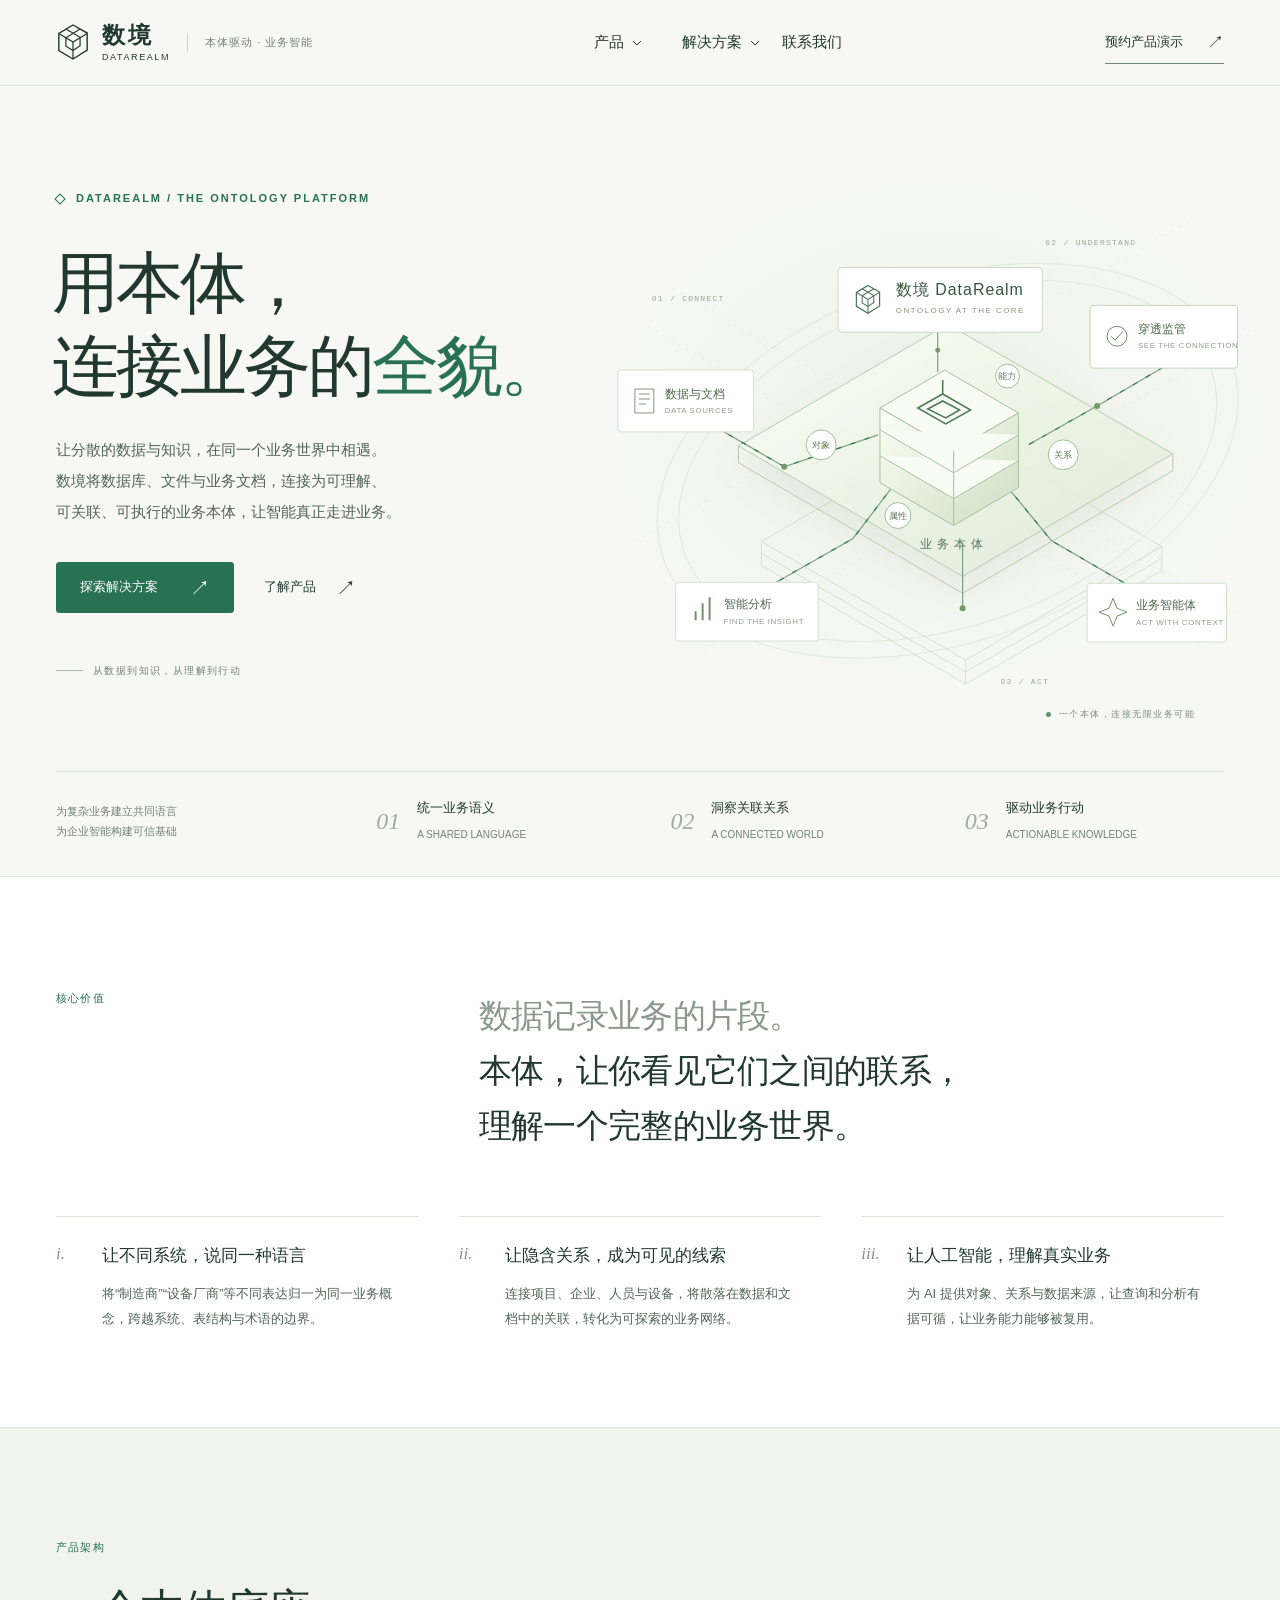
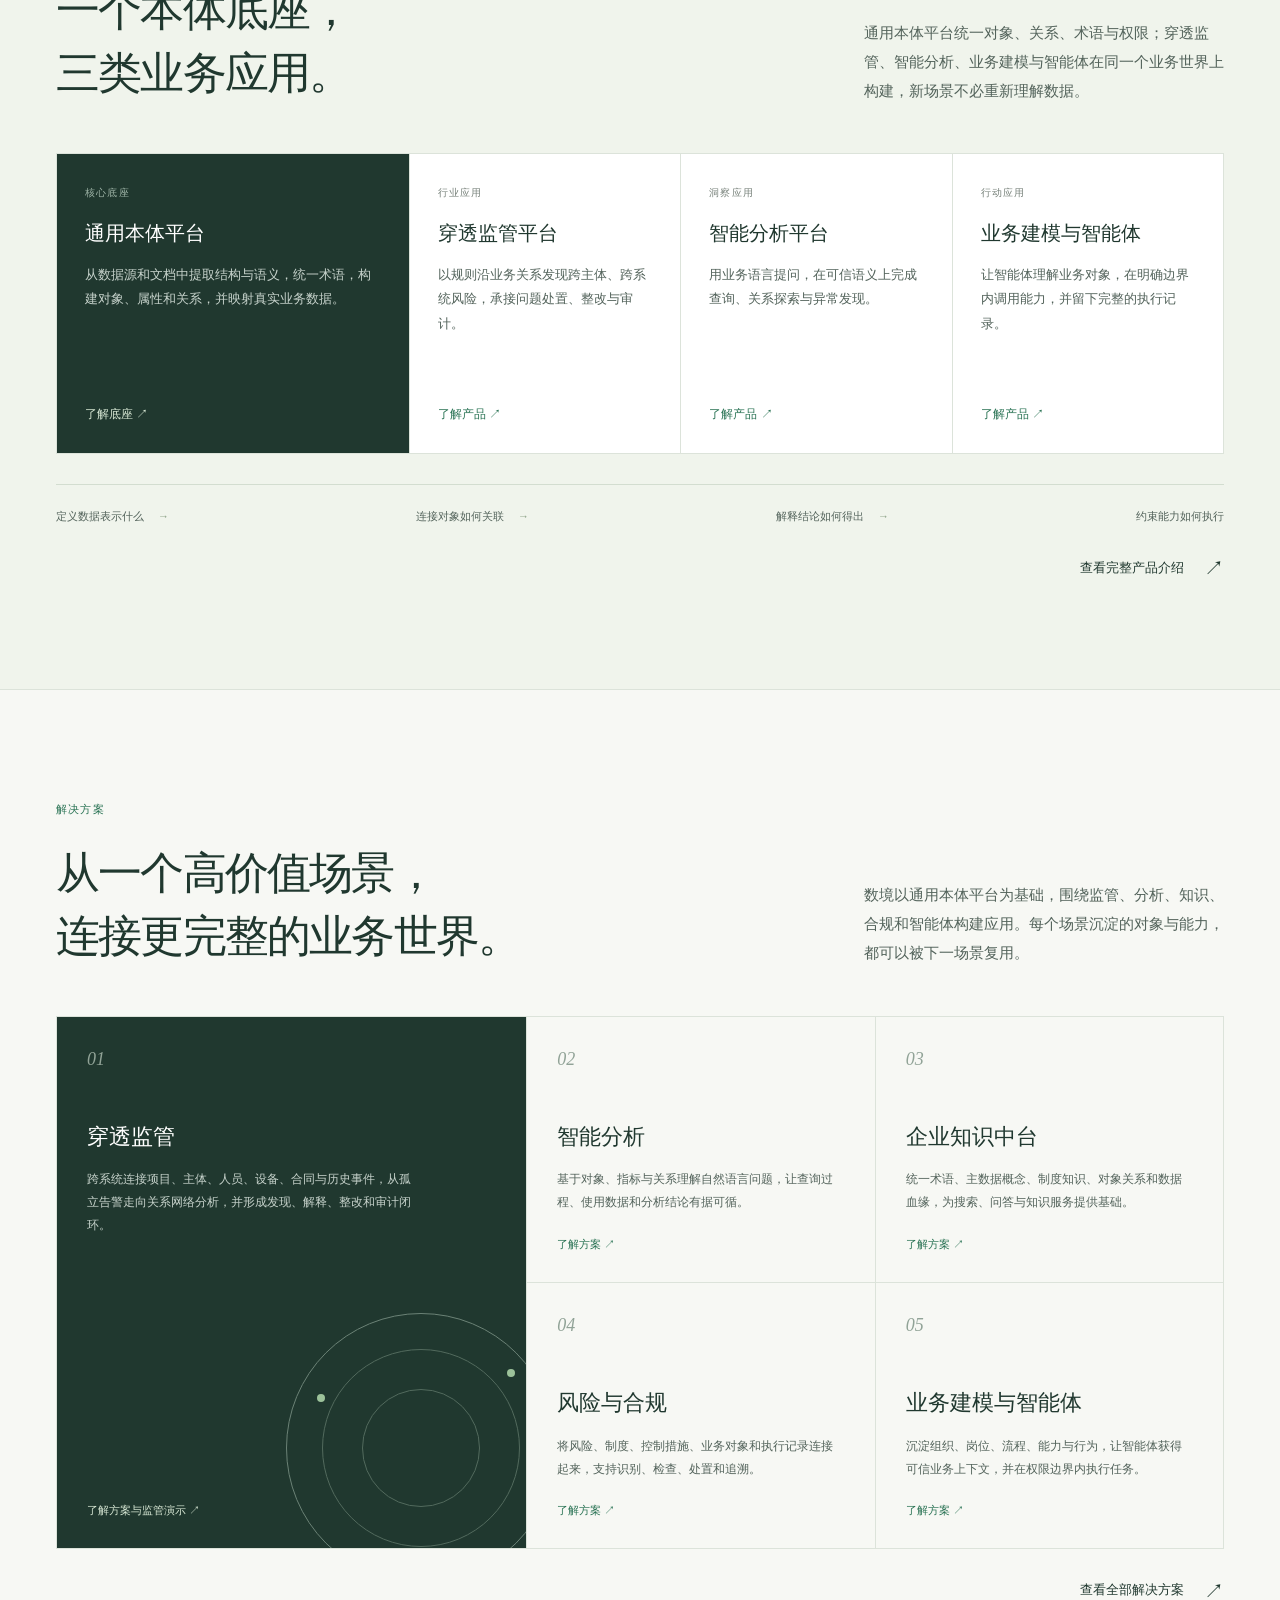
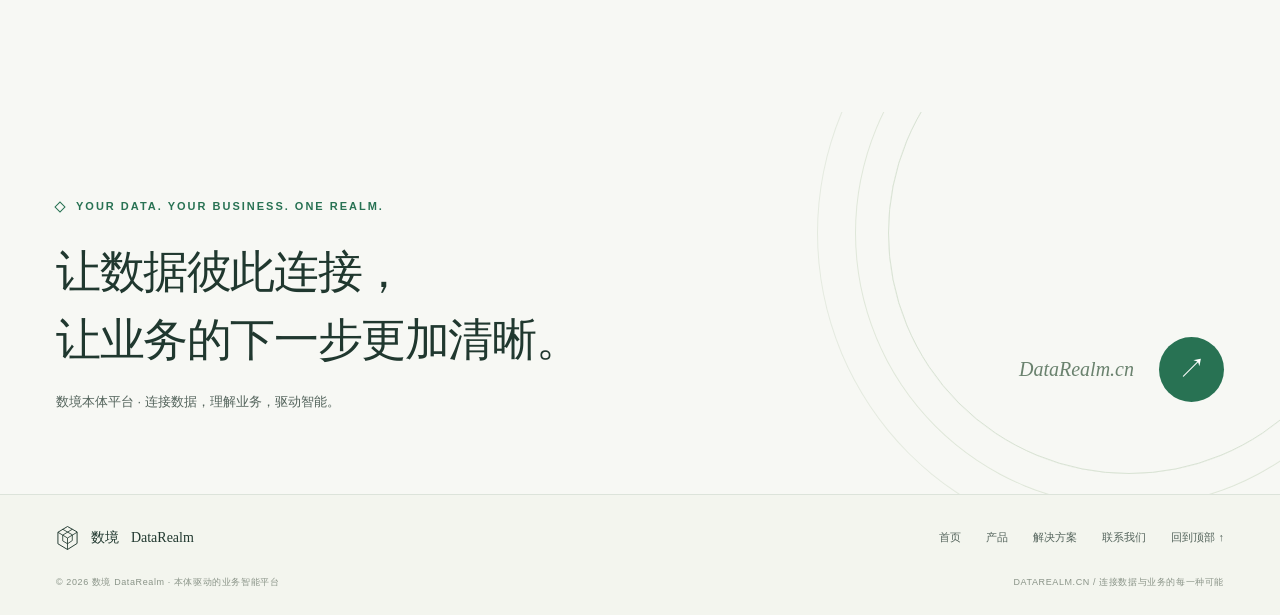
==== commit 84b859e4: "官网改为多页面：首页、产品、解决方案、联系我们 - 新增 product/、solutions/、contact/ 页面与 assets/（site.css、site.js、wechat.jpg、fa" ====
--- a/index.html
+++ b/index.html
@@ -7,14 +7,14 @@
   <title>数境 DataRealm 本体平台｜穿透监管、智能分析与业务智能体</title>
   <meta name="description" content="数境 DataRealm 本体平台，将分散的数据、文档与业务知识连接为可理解、可关联、可执行的业务本体，为穿透监管、智能分析与智能体提供可信语义底座。">
   <meta name="keywords" content="数境,DataRealm,本体平台,可运营本体,业务本体,穿透监管,智能分析,知识中台,业务智能体">
-  <link rel="canonical" href="https://datarealm.cn/">
+  <link rel="canonical" href="https://www.datarealm.cn/">
   <meta name="robots" content="index, follow, max-image-preview:large">
   <meta property="og:type" content="website">
   <meta property="og:locale" content="zh_CN">
   <meta property="og:site_name" content="数境 DataRealm">
   <meta property="og:title" content="数境 DataRealm 本体平台｜连接数据，理解业务，驱动智能">
   <meta property="og:description" content="数境 DataRealm 本体平台，将分散的数据、文档与业务知识连接为可理解、可关联、可执行的业务本体，为穿透监管、智能分析与智能体提供可信语义底座。">
-  <meta property="og:url" content="https://datarealm.cn/">
+  <meta property="og:url" content="https://www.datarealm.cn/">
   <link rel="icon" href="assets/images/favicon.svg" type="image/svg+xml">
   <link rel="stylesheet" href="assets/css/site.css">
   <script type="application/ld+json">
@@ -23,8 +23,8 @@
   "@graph": [
     {
       "@type": "WebSite",
-      "@id": "https://datarealm.cn/#website",
-      "url": "https://datarealm.cn/",
+      "@id": "https://www.datarealm.cn/#website",
+      "url": "https://www.datarealm.cn/",
       "name": "数境 DataRealm",
       "alternateName": [
         "数境本体平台",
@@ -34,15 +34,15 @@
       "inLanguage": "zh-CN",
       "description": "数境 DataRealm 本体平台，连接数据、知识与业务。",
       "publisher": {
-        "@id": "https://datarealm.cn/#organization"
+        "@id": "https://www.datarealm.cn/#organization"
       }
     },
     {
       "@type": "SoftwareApplication",
-      "@id": "https://datarealm.cn/#software",
+      "@id": "https://www.datarealm.cn/#software",
       "name": "数境 DataRealm 本体平台",
       "alternateName": "D3O",
-      "url": "https://datarealm.cn/",
+      "url": "https://www.datarealm.cn/",
       "applicationCategory": "BusinessApplication",
       "operatingSystem": "Web",
       "inLanguage": "zh-CN",
@@ -58,10 +58,10 @@
     },
     {
       "@type": "Organization",
-      "@id": "https://datarealm.cn/#organization",
+      "@id": "https://www.datarealm.cn/#organization",
       "name": "数境 DataRealm",
-      "url": "https://datarealm.cn/",
-      "logo": "https://datarealm.cn/assets/images/favicon.svg",
+      "url": "https://www.datarealm.cn/",
+      "logo": "https://www.datarealm.cn/assets/images/favicon.svg",
       "contactPoint": {
         "@type": "ContactPoint",
         "telephone": "+86-186-1118-2812",
--- a/assets/css/site.css
+++ b/assets/css/site.css
@@ -0,0 +1,99 @@
+/* 数境 DataRealm 官网全站样式。
+ * 2026-11：由单页 index.html 内联样式抽出（原样保留，下方第一段），多页面新增样式见文件末尾。 */
+:root{--bg:#f7f8f4;--paper:#fff;--ink:#20382f;--text:#53635b;--muted:#768079;--line:#dce3da;--green:#287253;--mint:#e9f0e5;--serif:Georgia,"Times New Roman",serif;--sans:"Segoe UI","PingFang SC","Microsoft YaHei",sans-serif}
+*{box-sizing:border-box}html{scroll-behavior:smooth;scroll-padding-top:100px}body{margin:0;background:var(--bg);color:var(--ink);font:15px/1.75 var(--sans);-webkit-font-smoothing:antialiased}button,a{-webkit-tap-highlight-color:transparent}a{color:inherit;text-decoration:none}button{font:inherit;color:inherit;cursor:pointer}button:focus-visible,a:focus-visible{outline:3px solid #68ab89;outline-offset:5px}::selection{background:#cee5cf}svg{display:block;max-width:100%}button{border:0}h1,h2,h3,p{margin:0}img{max-width:100%}.wrap{width:min(1280px,calc(100% - 112px));margin:auto}.eyebrow{display:flex;align-items:center;gap:12px;font-size:11px;font-weight:600;letter-spacing:2px;text-transform:uppercase;color:var(--green)}.eyebrow:before{content:"";width:6px;height:6px;border:1px solid currentColor;transform:rotate(45deg)}.mono{font-family:Consolas,monospace;letter-spacing:1px;font-size:11px}.arrow{display:inline-block;transition:transform .25s;font-size:20px;line-height:1}a:hover .arrow,button:hover .arrow{transform:translate(3px,-2px)}.button{display:inline-flex;align-items:center;justify-content:center;gap:32px;padding:14px 23px;border:1px solid var(--green);background:var(--green);color:#fff;border-radius:3px;font-size:13px;line-height:1.6;transition:background .2s,transform .2s}.button:hover{background:#205e45;transform:translateY(-2px)}.text-link{display:inline-flex;gap:20px;align-items:center;font-size:13px}.text-link:hover{color:var(--green)}.section-title{font-size:clamp(32px,3.4vw,46px);font-weight:500;line-height:1.45;letter-spacing:-1.8px}.section-copy{color:var(--text);line-height:1.95;font-size:15px}.section-head{display:flex;justify-content:space-between;gap:50px;align-items:end;margin-bottom:48px}.section-head .section-copy{max-width:360px}.section-head .eyebrow{margin-bottom:23px}
+header{position:sticky;top:0;z-index:20;background:rgba(247,248,244,.94);backdrop-filter:blur(16px);border-bottom:1px solid var(--line)}.header-inner{height:85px;display:flex;align-items:center;justify-content:space-between;gap:30px}.brand{display:flex;align-items:center;gap:12px;flex-shrink:0}.brand-icon{width:34px;height:38px}.brand-name{font-size:23px;letter-spacing:3px;font-weight:600;line-height:1.1}.brand-en{font-size:9px;letter-spacing:1.6px;margin-top:5px;line-height:1}.brand-tag{border-left:1px solid #cbd5cd;margin-left:5px;padding-left:17px;font-size:11px;color:var(--muted);letter-spacing:1px}.nav{display:flex;align-items:center;gap:35px;font-size:12px}.nav a{position:relative;padding:8px 0}.nav a:hover{color:var(--green)}.header-cta{display:flex;gap:24px;align-items:center;font-size:12px;border-bottom:1px solid #6f8575;padding:7px 0}.menu-button{display:none;background:none;padding:8px;font-size:13px}
+.hero{position:relative;overflow:hidden}.hero-main{display:grid;grid-template-columns:1fr 1fr;align-items:center;min-height:685px;gap:0}.hero-copy{position:relative;z-index:2;padding:66px 0 54px}.hero .eyebrow{margin-bottom:33px}.hero h1{font-size:clamp(48px,5.2vw,74px);letter-spacing:-3px;font-weight:500;line-height:1.25;margin-left:-4px}.hero h1 em{font-style:normal;color:var(--green)}.hero-description{font-size:15px;line-height:2.05;max-width:438px;color:var(--text);margin-top:27px}.hero-actions{display:flex;align-items:center;gap:30px;margin-top:35px}.hero-caption{display:flex;align-items:center;gap:10px;color:var(--muted);font-size:10px;letter-spacing:1.4px;margin-top:49px}.hero-caption span{height:1px;width:27px;background:#a9b9ab}.hero-art{position:relative;width:116%;margin-left:-7%;isolation:isolate}.hero-art:before{content:"";position:absolute;z-index:-1;inset:3% -4%;background:radial-gradient(ellipse,#dfebd780,transparent 66%)}.ontology-svg{width:100%;overflow:visible}.graph-flow{stroke-dasharray:5 10;animation:flow 22s linear infinite}.graph-point{animation:breathe 4s ease-in-out infinite;transform-origin:center}.art-note{position:absolute;right:12%;bottom:0;display:flex;gap:8px;align-items:center;font-size:9px;color:#7d8c7c;letter-spacing:1.5px}.art-note:before{content:"";width:5px;height:5px;border-radius:50%;background:#629471}.hero-bottom{border-top:1px solid var(--line);display:grid;grid-template-columns:1.1fr 1fr 1fr 1fr;gap:35px;padding:25px 0 30px;align-items:center}.hero-bottom p{font-size:11px;color:var(--muted);line-height:1.8}.hero-bottom .value{display:flex;gap:17px;align-items:center}.value>span{font:italic 24px var(--serif);color:#9cae9c}.value strong{font-size:13px;font-weight:500;display:block}.value small{font-size:10px;color:var(--muted)}
+.idea{padding:112px 0 95px;background:#fff;border-top:1px solid var(--line)}.idea-top{display:grid;grid-template-columns:.48fr 1fr;gap:65px}.idea-top .eyebrow{align-self:start;margin-top:12px}.idea-statement{font-size:clamp(25px,2.6vw,36px);line-height:1.65;font-weight:400;letter-spacing:-.7px}.idea-statement span{color:#8c978f}.idea-bottom{margin-top:62px;display:grid;grid-template-columns:repeat(3,1fr);gap:40px}.idea-item{border-top:1px solid var(--line);padding-top:24px;display:grid;grid-template-columns:34px 1fr;gap:12px}.idea-item .number{font:italic 17px var(--serif);color:#859584;padding-top:3px}.idea-item h3{font-size:17px;font-weight:500;margin-bottom:12px}.idea-item p{font-size:13px;color:var(--text);line-height:1.9;max-width:295px}
+.how{padding:105px 0 100px}.process{display:grid;grid-template-columns:repeat(4,1fr);border:1px solid var(--line);background:#ffffff70}.process-card{position:relative;padding:28px 27px 32px;border-right:1px solid var(--line)}.process-card:last-child{border:0}.process-number{display:flex;align-items:center;justify-content:space-between;color:var(--muted);font-size:10px;letter-spacing:1.5px}.process-number span:last-child{font-size:19px}.mini-diagram{height:132px;display:flex;align-items:center;justify-content:center;margin:10px 0}.mini-diagram svg{height:110px;width:180px}.process-card h3{font-size:19px;font-weight:500;margin-bottom:12px}.process-card p{font-size:12px;color:var(--text);line-height:1.9}.process-note{margin-top:20px;display:flex;justify-content:space-between;gap:20px;font-size:11px;color:var(--muted)}.process-note b{font-weight:400;color:var(--green)}
+.case{background:#eef2ea;padding:100px 0;border-top:1px solid var(--line);border-bottom:1px solid var(--line)}.case .section-head{margin-bottom:36px}.case-tabs{display:inline-flex;gap:5px;border:1px solid #cfd9cc;background:#e6ece1;padding:4px;border-radius:4px}.case-tab{padding:10px 20px;background:transparent;border-radius:2px;font-size:12px;color:var(--text)}.case-tab[aria-selected="true"]{background:#fff;color:var(--ink);box-shadow:0 1px 3px #30472a10}.case-window{background:#fff;border:1px solid #cfd9cc;border-radius:6px;overflow:hidden;box-shadow:0 15px 45px #3b573509}.window-bar{display:flex;justify-content:space-between;align-items:center;border-bottom:1px solid var(--line);padding:17px 25px;gap:15px}.window-title{font-size:12px;display:flex;gap:10px;align-items:center}.window-title svg{width:16px;height:16px}.demo-label{font-size:10px;color:#879186}.window-main{display:grid;grid-template-columns:1.6fr 1fr}.case-canvas{position:relative;background-image:radial-gradient(#b7c6b266 .7px,transparent .7px);background-size:20px 20px;padding:28px 20px 18px;min-width:0}.canvas-label{font-size:10px;color:#7b8b7d;letter-spacing:1px;margin-left:8px}.case-graph{width:100%;height:320px}.canvas-legend{font-size:10px;display:flex;gap:24px;align-items:center;color:var(--muted);padding-left:12px}.canvas-legend span{display:flex;align-items:center;gap:7px}.canvas-legend i{display:inline-block;width:7px;height:7px;border:1px solid #69917a;border-radius:50%}.canvas-legend .risk i{background:#c89342;border-color:#c89342}.case-explain{border-left:1px solid var(--line);padding:35px 32px 30px}.case-kicker{font-size:10px;color:var(--green);letter-spacing:1.5px;margin-bottom:17px}.case-explain h3{font-size:25px;line-height:1.5;font-weight:500;letter-spacing:-.6px}.case-explain>p{font-size:12px;color:var(--text);line-height:1.9;margin:13px 0 23px}.evidence{background:#f8f9f5;padding:17px 19px;border-left:2px solid #b6c7a8}.evidence-title{font-size:11px;margin-bottom:8px}.evidence p{color:var(--text);font-size:11px;line-height:1.9}.evidence span{color:#a47730;margin-right:5px}.case-bottom{display:flex;gap:22px;align-items:center;font-size:11px;color:var(--green);margin-top:24px}.case-bottom span+span:before{content:"→";margin-right:22px;color:#a8b5a4}.case-foot{display:flex;justify-content:space-between;gap:24px;margin-top:25px;font-size:11px;color:var(--text)}
+.capabilities{padding:105px 0 80px;background:#fff}.cap-grid{display:grid;grid-template-columns:repeat(3,1fr);border-top:1px solid var(--line);border-left:1px solid var(--line)}.cap-item{padding:31px 31px 34px;border-right:1px solid var(--line);border-bottom:1px solid var(--line);transition:background .2s}.cap-item:hover{background:#f6f9f3}.cap-top{display:flex;justify-content:space-between;align-items:center;margin-bottom:23px}.cap-top svg{width:26px;height:26px;stroke:var(--green);fill:none;stroke-width:1.3}.cap-top span{color:#9aa397;font-size:10px;font-family:Consolas,monospace}.cap-item h3{font-size:17px;font-weight:500;margin-bottom:10px}.cap-item p{font-size:12px;color:var(--text);line-height:1.9}.governance{display:flex;gap:20px;align-items:center;justify-content:space-between;padding-top:27px;color:var(--text);font-size:11px}.governance ul{display:flex;list-style:none;gap:27px;margin:0;padding:0}.governance li:before{content:"✓";color:var(--green);margin-right:8px}
+.closing{position:relative;overflow:hidden;padding:85px 0 80px}.closing:after{position:absolute;content:"";width:480px;height:480px;right:-90px;top:-120px;border:1px solid #d9e3d4;border-radius:50%;box-shadow:0 0 0 32px var(--bg),0 0 0 33px #dfe7d9,0 0 0 70px var(--bg),0 0 0 71px #e4eadf;pointer-events:none}.closing-inner{position:relative;z-index:1;display:flex;align-items:end;justify-content:space-between;gap:40px}.closing .eyebrow{margin-bottom:22px}.closing h2{font-size:clamp(32px,3.5vw,47px);font-weight:500;line-height:1.5;letter-spacing:-1.4px}.closing p{font-size:13px;color:var(--text);margin-top:18px}.closing-action{display:flex;align-items:center;gap:25px;padding-bottom:12px;flex-shrink:0}.closing-action .domain{font:italic 20px var(--serif);color:#6a826e}.round-link{display:flex;align-items:center;justify-content:center;width:65px;height:65px;background:var(--green);color:white;border-radius:50%;transition:transform .3s}.round-link:hover{transform:rotate(-8deg)}.round-link .arrow{font-size:28px}footer{border-top:1px solid var(--line);padding:29px 0 25px;background:#f3f5ee}.footer-main{display:flex;justify-content:space-between;align-items:center;gap:25px}.footer-brand{display:flex;gap:12px;align-items:center}.footer-brand svg{width:23px;height:28px}.footer-brand strong{font-weight:500;font-size:14px}.footer-brand span{font-family:var(--serif);font-size:14px;margin-left:8px}.footer-links{display:flex;gap:25px;font-size:11px;color:var(--text)}.footer-bottom{display:flex;justify-content:space-between;gap:20px;margin-top:23px;color:#8a9488;font-size:9px;letter-spacing:.6px}
+@keyframes flow{to{stroke-dashoffset:-180}}@keyframes breathe{50%{opacity:.35}}@media(min-width:1600px){.hero-main{min-height:750px}.hero h1{font-size:78px}}@media(max-width:1100px){.wrap{width:calc(100% - 64px)}.hero h1{font-size:55px}.hero-main{min-height:620px}.hero-art{width:119%;margin-left:-9%}.nav{gap:24px}.brand-tag{display:none}.hero-description{max-width:370px}.process-card{padding:23px 19px}.case-explain{padding:27px 24px}.case-explain h3{font-size:22px}.idea-top{grid-template-columns:.4fr 1fr;gap:35px}.hero-bottom{gap:20px}.cap-item{padding:28px 24px}.closing-action .domain{display:none}}
+@media(max-width:760px){html{scroll-padding-top:85px}.wrap{width:calc(100% - 40px)}.header-inner{height:72px}.brand-name{font-size:21px}.brand-icon{width:29px;height:32px}.header-cta{display:none}.menu-button{display:block}.nav{display:none;position:absolute;top:72px;left:0;right:0;padding:20px;background:var(--bg);border-bottom:1px solid var(--line);justify-content:space-around;gap:14px}.nav.open{display:flex}.hero-main{grid-template-columns:1fr;min-height:0}.hero-copy{padding:50px 0 0}.hero .eyebrow{font-size:9px;letter-spacing:1.5px;margin-bottom:25px}.hero h1{font-size:clamp(43px,9.8vw,66px);letter-spacing:-2px}.hero-description{font-size:13px;max-width:450px;margin-top:23px}.hero-actions{gap:24px;margin-top:26px}.button{font-size:12px;padding:13px 19px;gap:25px}.text-link{font-size:12px;gap:12px}.hero-caption{margin-top:27px;font-size:8px}.hero-art{width:100%;margin:0 auto 25px;max-width:520px}.art-note{right:5%;font-size:8px;bottom:-4px}.hero-bottom{grid-template-columns:repeat(3,1fr);gap:13px;padding:22px 0 25px}.hero-bottom>p{display:none}.hero-bottom .value{gap:9px}.value>span{font-size:19px}.value strong{font-size:11px}.value small{font-size:8px}.idea{padding:65px 0}.idea-top{grid-template-columns:1fr;gap:25px}.idea-top .eyebrow{margin:0}.idea-statement{font-size:26px}.idea-bottom{grid-template-columns:1fr;gap:27px;margin-top:35px}.idea-item{padding-top:20px}.idea-item p{max-width:none}.idea-item h3{font-size:17px;margin-bottom:7px}.section-title{font-size:31px;letter-spacing:-1px}.section-head{display:block;margin-bottom:30px}.section-head .eyebrow{margin-bottom:20px}.section-head .section-copy{margin-top:19px;max-width:none;font-size:13px}.how{padding:65px 0}.process{grid-template-columns:repeat(2,1fr)}.process-card{border-bottom:1px solid var(--line);padding:22px 18px}.process-card:nth-child(2){border-right:0}.process-card:nth-child(3){border-bottom:0}.process-card h3{font-size:17px}.mini-diagram{height:115px;margin:5px 0}.process-note{font-size:10px;display:block}.process-note span{display:block;margin-top:8px}.case{padding:65px 0}.case-tabs{margin-top:22px}.case-tab{font-size:11px;padding:9px 16px}.window-main{grid-template-columns:1fr}.window-bar{padding:14px 16px}.demo-label{font-size:9px}.case-canvas{padding:21px 10px}.case-graph{height:auto;aspect-ratio:620/320}.canvas-label{font-size:9px}.canvas-legend{font-size:9px;gap:15px}.case-explain{border-left:0;border-top:1px solid var(--line);padding:27px 23px}.case-explain h3{font-size:23px}.case-explain>p{font-size:13px}.case-foot{display:block;line-height:1.9}.case-foot span{display:block;margin-top:5px}.capabilities{padding:65px 0}.cap-grid{grid-template-columns:repeat(2,1fr)}.cap-item{padding:24px 19px}.cap-item h3{font-size:16px}.cap-item p{font-size:11px}.cap-top{margin-bottom:19px}.governance{display:block;font-size:10px}.governance ul{margin-top:15px;flex-wrap:wrap;gap:9px 20px}.closing{padding:63px 0}.closing h2{font-size:30px}.closing-inner{gap:18px}.closing p{font-size:11px;max-width:255px}.closing .eyebrow{font-size:9px}.round-link{width:48px;height:48px}.closing-action{padding-bottom:30px}.closing:after{right:-380px}.footer-main{align-items:start}.footer-links{gap:12px;font-size:10px;flex-wrap:wrap;max-width:145px;justify-content:end}.footer-brand span{display:none}.footer-bottom{font-size:8px;display:block}.footer-bottom span{display:block;margin-top:6px}}
+.nav{font-size:16px;gap:28px}.nav a{white-space:nowrap}.header-cta{font-size:14px}
+.contact{padding:90px 0;background:#eef2ea;border-top:1px solid var(--line);border-bottom:1px solid var(--line)}.contact-inner{display:grid;grid-template-columns:1fr 1.15fr;gap:80px}.contact .eyebrow{margin-bottom:22px}.contact-intro{margin-top:20px;max-width:360px;font-size:14px;color:var(--text);line-height:1.9}.contact-details{padding-top:8px}.contact-person{display:flex;justify-content:space-between;align-items:center;border-bottom:1px solid #d0dccc;padding-bottom:22px;gap:20px}.contact-person h3{font-size:23px;font-weight:500}.contact-person span{font-size:12px;color:var(--text)}.contact-phone{display:inline-flex;align-items:center;gap:24px;font-size:clamp(28px,3.1vw,42px);font-weight:400;line-height:1.4;letter-spacing:1px;margin-top:25px;font-variant-numeric:tabular-nums}.contact-phone:hover{color:var(--green)}.contact-phone .arrow{font-size:27px}.contact-meta{margin-top:22px;display:grid;gap:16px}.contact-row{display:grid;grid-template-columns:66px 1fr;gap:16px;font-size:14px}.contact-row dt{color:var(--muted)}.contact-row dd{margin:0;color:var(--ink)}
+@media(min-width:761px) and (max-width:1000px){.header-cta{display:none}.nav{gap:22px}.header-inner{gap:20px}}
+@media(max-width:760px){.nav{gap:8px 22px;justify-content:flex-start;flex-wrap:wrap}.nav a{padding:8px 0}.contact{padding:65px 0}.contact-inner{grid-template-columns:1fr;gap:30px}.contact-intro{font-size:13px}.contact-person h3{font-size:21px}.contact-phone{font-size:32px;gap:20px}.contact-row{font-size:13px;grid-template-columns:55px 1fr;gap:12px}}
+@media(prefers-reduced-motion:reduce){html{scroll-behavior:auto}*,*:before,*:after{animation:none!important;transition:none!important}}
+.contact-details{display:grid;grid-template-columns:minmax(0,1fr) 172px;column-gap:28px;grid-template-rows:auto auto 1fr;align-content:start}.contact-person{grid-column:1/-1}.contact-phone{grid-column:1;font-size:clamp(25px,2.55vw,36px);gap:14px;white-space:nowrap}.contact-meta{grid-column:1;margin-bottom:0;align-self:start}.official-account{grid-column:2;grid-row:2/4;align-self:start;margin:25px 0 0;text-align:center}.official-account img{display:block;width:172px;height:172px;background:#fff;border:1px solid var(--line);border-radius:3px}.official-account figcaption{margin-top:10px}.account-label{font-size:10px;color:var(--muted);letter-spacing:1px}.official-account h3{font-size:15px;font-weight:500;margin:3px 0 4px}.official-account p{font-size:11px;line-height:1.7;color:var(--text)}
+@media(min-width:761px) and (max-width:1100px){.contact-inner{grid-template-columns:.85fr 1.15fr;gap:35px}.contact-details{grid-template-columns:minmax(0,1fr) 132px;column-gap:18px}.official-account img{width:132px;height:132px}.contact-phone{font-size:24px;gap:8px}.contact-phone .arrow{font-size:18px}.contact-row{grid-template-columns:40px 1fr;gap:8px;font-size:12px}.official-account h3{font-size:13px}}
+@media(max-width:760px){.contact-details{display:block}.contact-phone{font-size:32px;gap:20px}.official-account{display:flex;align-items:center;gap:18px;flex-wrap:wrap;margin:26px 0 0;padding-top:24px;border-top:1px solid #d0dccc;text-align:left}.official-account img{width:160px;height:160px}.official-account figcaption{margin-top:0}.official-account h3{font-size:17px}.official-account p{font-size:11px}}
+@media(min-width:761px) and (max-width:900px){.contact-inner{grid-template-columns:1fr;gap:32px}.contact-intro{max-width:520px}.contact-details{grid-template-columns:minmax(0,1fr) 160px;column-gap:28px}.official-account img{width:160px;height:160px}.contact-phone{font-size:32px}.contact-row{font-size:14px;grid-template-columns:66px 1fr}}
+
+/* 2026 content edition: compact navigation, product architecture and solution panorama */
+.nav{align-self:stretch;gap:4px}.nav-item{position:relative;display:flex;align-items:center}.nav-trigger{display:flex;align-items:center;gap:8px;height:100%;padding:0 18px;background:transparent;font-size:15px}.nav-trigger svg{width:10px;height:6px;transition:transform .2s}.nav-item:hover .nav-trigger,.nav-item:focus-within .nav-trigger,.nav-trigger[aria-expanded="true"]{color:var(--green)}.nav-item:hover .nav-trigger svg,.nav-item:focus-within .nav-trigger svg,.nav-trigger[aria-expanded="true"] svg{transform:rotate(180deg)}.nav-direct{display:flex;align-items:center;padding:0 18px;font-size:15px}.nav-panel{position:absolute;left:50%;top:calc(100% - 2px);width:440px;padding:10px;background:rgba(255,255,255,.98);border:1px solid var(--line);box-shadow:0 22px 50px rgba(42,68,50,.12);transform:translate(-50%,10px);opacity:0;visibility:hidden;transition:opacity .18s,transform .18s}.nav-item:hover .nav-panel,.nav-item.is-open .nav-panel{opacity:1;visibility:visible;transform:translate(-50%,0)}.nav-panel-title{padding:10px 12px 12px;color:var(--muted);font-size:10px;letter-spacing:1.4px;border-bottom:1px solid var(--line)}.nav-panel-grid{display:grid;grid-template-columns:1fr 1fr}.nav-panel a{display:block;padding:15px 12px;border-bottom:1px solid #edf1eb}.nav-panel a:nth-last-child(-n+2){border-bottom:0}.nav-panel a:hover{background:#f5f8f2}.nav-panel strong{display:block;font-size:14px;font-weight:500}.nav-panel small{display:block;margin-top:3px;color:var(--muted);font-size:10px;line-height:1.5}.nav-panel-solutions{left:auto;right:0;width:520px;transform:translateY(10px)}.nav-item:hover .nav-panel-solutions,.nav-item.is-open .nav-panel-solutions{transform:translateY(0)}.nav-panel-solutions .nav-panel-grid{grid-template-columns:1fr 1fr}.nav-panel-solutions a:first-child{grid-row:span 2;background:var(--mint);padding:19px 16px}.nav-panel-solutions a:first-child strong{font-size:16px}.mobile-demo{display:none}.header-cta{padding:10px 0;font-size:13px}.header-cta .arrow{font-size:17px}
+.chapter{font-size:11px;color:var(--green);letter-spacing:1.2px}.chapter-cn{margin-left:9px;color:var(--muted);letter-spacing:0}.section-lead{max-width:600px;margin-top:18px;color:var(--text);font-size:15px;line-height:2}
+
+.ontology-model{padding:110px 0;background:#f0f4ec;border-top:1px solid var(--line);border-bottom:1px solid var(--line)}.model-stage{display:grid;grid-template-columns:.8fr 1.4fr .8fr;align-items:center;gap:24px;margin-top:55px}.model-side{display:grid;gap:14px}.model-node{padding:18px 19px;background:rgba(255,255,255,.74);border:1px solid #d6dfd2}.model-node span{display:block;color:var(--muted);font-size:10px;margin-bottom:5px}.model-node strong{font-size:14px;font-weight:500}.model-core{position:relative;padding:34px;background:#fff;border:1px solid #cbd8c6;box-shadow:0 18px 55px rgba(59,88,61,.08)}.model-core:before,.model-core:after{content:"";position:absolute;top:50%;width:24px;height:1px;background:#91aa8b}.model-core:before{left:-25px}.model-core:after{right:-25px}.model-brand{display:flex;align-items:center;gap:13px;padding-bottom:24px;border-bottom:1px solid var(--line)}.model-brand svg{width:28px;height:31px}.model-brand strong{font-size:20px;font-weight:500}.model-brand span{display:block;color:var(--muted);font-size:10px}.model-layers{display:grid;gap:0}.model-layer{display:grid;grid-template-columns:90px 1fr;gap:18px;padding:20px 0;border-bottom:1px solid var(--line)}.model-layer:last-child{border:0;padding-bottom:0}.model-layer h3{font-size:15px;font-weight:500}.model-layer p{color:var(--text);font-size:12px;line-height:1.8}.model-layer em{display:inline-block;margin:6px 8px 0 0;padding:3px 8px;background:#f2f6ef;color:#56705d;font-style:normal;font-size:10px}.model-flow{display:flex;justify-content:space-between;gap:12px;margin-top:26px;padding-top:22px;border-top:1px solid #d3ddd0;color:var(--text);font-size:11px}.model-flow span:after{content:"→";margin-left:14px;color:#8ca287}.model-flow span:last-child:after{display:none}
+
+.product-suite{padding:110px 0;background:#fff}.suite-shell{display:grid;grid-template-columns:310px 1fr;margin-top:48px;border:1px solid var(--line);min-height:510px}.suite-tabs{background:#f4f6f1;border-right:1px solid var(--line)}.suite-tab{display:block;width:100%;padding:25px 25px;background:transparent;text-align:left;border-bottom:1px solid var(--line);transition:background .2s}.suite-tab[aria-selected="true"]{background:#fff;color:var(--green)}.suite-tab span{display:block;color:var(--muted);font-size:10px;margin-bottom:5px}.suite-tab strong{font-size:17px;font-weight:500}.suite-panel{display:none;padding:45px 48px}.suite-panel.active{display:grid;grid-template-columns:1fr .9fr;gap:44px;align-items:center}.suite-panel h3{font-size:30px;font-weight:500;line-height:1.5}.suite-panel>div>p{margin-top:17px;color:var(--text);line-height:1.95}.suite-points{display:grid;grid-template-columns:1fr 1fr;gap:0;margin-top:28px;border-top:1px solid var(--line)}.suite-points span{padding:12px 5px;border-bottom:1px solid var(--line);font-size:12px}.suite-points span:nth-child(odd){border-right:1px solid var(--line)}.suite-visual{position:relative;min-height:300px;background:#f3f7f0;border:1px solid #d5dfd1;overflow:hidden}.suite-orbit{position:absolute;inset:38px;border:1px solid #c4d3bf;border-radius:50%;transform:rotate(-13deg)}.suite-orbit:before,.suite-orbit:after{content:"";position:absolute;border:1px solid #d2dfce;border-radius:50%}.suite-orbit:before{inset:25px -18px}.suite-orbit:after{inset:-20px 34px}.suite-center{position:absolute;left:50%;top:50%;width:116px;height:116px;display:flex;align-items:center;justify-content:center;text-align:center;background:#fff;border:1px solid #98b291;transform:translate(-50%,-50%) rotate(45deg);box-shadow:0 15px 30px rgba(60,91,62,.08)}.suite-center span{transform:rotate(-45deg);font-size:13px}.suite-dot{position:absolute;width:10px;height:10px;border-radius:50%;background:var(--green);box-shadow:0 0 0 6px rgba(40,114,83,.08)}.suite-dot.a{left:22%;top:28%}.suite-dot.b{right:18%;top:35%}.suite-dot.c{left:31%;bottom:18%}.suite-dot.d{right:27%;bottom:18%}.suite-caption{position:absolute;padding:7px 10px;background:#fff;border:1px solid var(--line);font-size:10px}.suite-caption.a{left:6%;top:13%}.suite-caption.b{right:5%;top:17%}.suite-caption.c{left:8%;bottom:9%}.suite-caption.d{right:5%;bottom:8%}
+
+.solution-panorama{padding:110px 0;background:var(--bg)}.solution-grid{display:grid;grid-template-columns:1.35fr 1fr 1fr;grid-template-rows:1fr 1fr;margin-top:48px;border-top:1px solid var(--line);border-left:1px solid var(--line)}.solution-card{position:relative;min-height:235px;padding:30px;border-right:1px solid var(--line);border-bottom:1px solid var(--line);overflow:hidden;transition:background .2s}.solution-card:hover{background:#fff}.solution-card.featured{grid-row:1/3;min-height:470px;background:var(--ink);color:#fff}.solution-card .solution-index{font:italic 18px var(--serif);color:#91a397}.solution-card h3{margin-top:45px;font-size:22px;font-weight:500}.solution-card p{margin-top:12px;color:var(--text);font-size:12px;line-height:1.9}.solution-card.featured p{color:#c7d3cc;max-width:330px}.solution-card .solution-link{position:absolute;left:30px;bottom:28px;font-size:11px;color:var(--green)}.solution-card.featured .solution-link{color:#d7e7d4}.solution-network{position:absolute;right:-30px;bottom:-35px;width:270px;height:270px;border:1px solid #6b8276;border-radius:50%}.solution-network:before,.solution-network:after{content:"";position:absolute;border:1px solid #526a5d;border-radius:50%}.solution-network:before{inset:35px}.solution-network:after{inset:75px}.solution-network i{position:absolute;width:8px;height:8px;border-radius:50%;background:#9cc29a}.solution-network i:nth-child(1){left:30px;top:80px}.solution-network i:nth-child(2){right:40px;top:55px}.solution-network i:nth-child(3){left:95px;bottom:25px}
+
+.trust{padding:100px 0;background:#20382f;color:#f6f8f3}.trust .section-head{align-items:start}.trust .section-title{color:#fff}.trust .section-copy{color:#bfcac3}.trust-grid{display:grid;grid-template-columns:repeat(4,1fr);border-top:1px solid #496056;border-left:1px solid #496056}.trust-item{min-height:230px;padding:28px;border-right:1px solid #496056;border-bottom:1px solid #496056}.trust-icon{width:38px;height:38px;display:flex;align-items:center;justify-content:center;border:1px solid #6d8278;border-radius:50%;color:#b9d1b7}.trust-item h3{margin-top:45px;font-size:18px;font-weight:500}.trust-item p{margin-top:10px;color:#b7c3bc;font-size:12px;line-height:1.8}.trust-note{display:flex;justify-content:space-between;gap:30px;margin-top:24px;color:#9fb0a7;font-size:10px}
+
+@media(max-width:1100px){.nav-trigger,.nav-direct{padding:0 11px;font-size:14px}.nav-panel{width:400px}.nav-panel-solutions{width:470px}.model-stage{grid-template-columns:.7fr 1.5fr .7fr}.suite-shell{grid-template-columns:260px 1fr}.suite-panel{padding:36px 32px}.solution-card{padding:24px}.solution-card .solution-link{left:24px}.trust-item{padding:23px}}
+@media(min-width:761px) and (max-width:900px){.hero-art{width:110%;margin-left:-7%}}
+@media(max-width:760px){.header-inner{position:relative}.nav{display:none;position:absolute;top:72px;left:-20px;right:-20px;padding:12px 20px 20px;background:var(--bg);border-bottom:1px solid var(--line);box-shadow:0 18px 30px rgba(40,60,45,.08);align-items:stretch}.nav.open{display:block}.nav-item{display:block;border-bottom:1px solid var(--line)}.nav-trigger,.nav-direct{width:100%;height:auto;padding:15px 3px;justify-content:space-between;font-size:15px}.nav-panel,.nav-panel-solutions{position:static;width:auto;padding:0 0 10px;border:0;box-shadow:none;transform:none;opacity:1;visibility:visible;display:none;background:transparent}.nav-item.is-open .nav-panel{display:block}.nav-panel-title{display:none}.nav-panel-grid,.nav-panel-solutions .nav-panel-grid{grid-template-columns:1fr}.nav-panel a,.nav-panel-solutions a:first-child{padding:11px 12px;background:transparent;border:0}.nav-panel small{display:none}.mobile-demo{display:flex;margin-top:14px;padding:13px 16px;background:var(--green);color:#fff;justify-content:space-between}.ontology-model,.product-suite,.solution-panorama,.trust{padding:68px 0}.model-stage{grid-template-columns:1fr;margin-top:34px}.model-side{grid-template-columns:1fr 1fr}.model-core{order:-1;padding:24px}.model-core:before,.model-core:after{display:none}.model-layer{grid-template-columns:75px 1fr;gap:12px}.model-flow{overflow:auto;white-space:nowrap}.suite-shell{grid-template-columns:1fr;margin-top:32px;min-height:0}.suite-tabs{display:flex;overflow:auto;border-right:0;border-bottom:1px solid var(--line)}.suite-tab{min-width:180px;padding:16px}.suite-tab span{display:none}.suite-panel{padding:28px 21px}.suite-panel.active{grid-template-columns:1fr;gap:28px}.suite-panel h3{font-size:24px}.suite-visual{min-height:265px}.solution-grid{grid-template-columns:1fr;grid-template-rows:auto}.solution-card,.solution-card.featured{grid-row:auto;min-height:250px}.solution-card.featured{min-height:370px}.solution-card h3{margin-top:30px}.trust-grid{grid-template-columns:1fr 1fr}.trust-item{min-height:210px}.trust-note{display:block}.trust-note span{display:block;margin-top:7px}}
+@media(max-width:420px){.model-side{grid-template-columns:1fr}.model-node{padding:14px 16px}.suite-tab{min-width:155px}.suite-points{grid-template-columns:1fr}.suite-points span:nth-child(odd){border-right:0}.trust-grid{grid-template-columns:1fr}.trust-item{min-height:185px}.solution-card.featured{min-height:330px}.solution-network{width:220px;height:220px}}
+
+/* ---------- 2026-11 多页面版新增 ---------- */
+.visually-hidden{position:absolute;width:1px;height:1px;padding:0;margin:-1px;overflow:hidden;clip:rect(0,0,0,0);white-space:nowrap;border:0}
+
+/* 导航：当前所在页面 */
+.nav-trigger,.nav-direct{position:relative}
+.nav-item.is-current .nav-trigger,.nav-direct[aria-current="page"]{color:var(--green)}
+.nav-item.is-current .nav-trigger:after,.nav-direct[aria-current="page"]:after{content:"";position:absolute;left:18px;right:18px;bottom:-1px;height:2px;background:var(--green)}
+
+/* 子页面页头 */
+.page-hero{padding:92px 0 72px;background:linear-gradient(180deg,var(--bg),#eef2ea);border-bottom:1px solid var(--line)}
+.page-hero h1{margin-top:24px;font-size:clamp(40px,4.4vw,62px);font-weight:500;line-height:1.3;letter-spacing:-2px}
+.page-hero h1 em{font-style:normal;color:var(--green)}
+.page-hero .section-lead{max-width:660px;margin-top:24px}
+.page-anchors{display:flex;flex-wrap:wrap;gap:10px;margin-top:38px}
+.page-anchors a{padding:8px 16px;border:1px solid #cfd9cc;border-radius:3px;background:rgba(255,255,255,.6);font-size:13px;transition:border-color .2s,color .2s}
+.page-anchors a:hover{border-color:var(--green);color:var(--green)}
+.section-more{margin-top:30px;display:flex;justify-content:flex-end}
+.product-suite+.capabilities{border-top:1px solid var(--line)}
+/* v2 中卡片底部的绝对定位链接会压住较长的描述文字，给链接留出空间 */
+.solution-card{padding-bottom:68px}
+
+/* 首页：产品架构摘要 */
+.home-arch{padding:110px 0;background:#f0f4ec;border-top:1px solid var(--line);border-bottom:1px solid var(--line)}
+.arch-grid{display:grid;grid-template-columns:1.3fr 1fr 1fr 1fr;border-top:1px solid var(--line);border-left:1px solid var(--line);background:#fff}
+.arch-card{display:flex;flex-direction:column;min-height:300px;padding:30px 28px 28px;border-right:1px solid var(--line);border-bottom:1px solid var(--line);transition:background .2s}
+.arch-card:hover{background:#f6f9f3}
+.arch-card span{color:var(--muted);font-size:10px;letter-spacing:1.2px}
+.arch-card h3{margin-top:14px;font-size:20px;font-weight:500}
+.arch-card p{flex:1;margin-top:12px;color:var(--text);font-size:13px;line-height:1.9}
+.arch-link{margin-top:22px;font-style:normal;font-size:12px;color:var(--green)}
+.arch-card.core{background:var(--ink);color:#fff}.arch-card.core:hover{background:#264337}
+.arch-card.core span{color:#9fb5a8}.arch-card.core p{color:#c7d3cc}.arch-card.core .arch-link{color:#d7e7d4}
+.home-arch .model-flow{margin-top:30px}
+
+/* 解决方案页：方案详情 */
+.solution-detail{padding:100px 0;background:#fff;border-top:1px solid var(--line)}
+.solution-detail.alt{background:var(--bg)}
+.detail-grid{display:grid;grid-template-columns:1.2fr 1fr 1fr;gap:48px}
+.detail-intro .section-title{font-size:clamp(28px,2.5vw,36px);letter-spacing:-1px}
+.detail-intro .section-copy{margin-top:20px}
+.detail-intro .text-link{margin-top:28px}
+.detail-tags{display:flex;flex-wrap:wrap;gap:8px;margin-top:24px}
+.detail-tags em{padding:3px 9px;background:#f2f6ef;color:#56705d;font-style:normal;font-size:11px}
+.solution-detail.alt .detail-tags em{background:#e9f0e5}
+.detail-col{padding-top:8px}
+.detail-col h3{padding-bottom:14px;border-bottom:1px solid var(--line);color:var(--green);font-size:13px;font-weight:500;letter-spacing:1px}
+.detail-col ul{margin:0;padding:0;list-style:none}
+.detail-col li{position:relative;padding:16px 0 16px 22px;border-bottom:1px solid var(--line);color:var(--text);font-size:14px;line-height:1.85}
+.detail-col li:before{content:"";position:absolute;left:2px;top:26px;width:6px;height:6px;border:1px solid var(--green);transform:rotate(45deg)}
+.page-note{padding:26px 0;border-top:1px solid var(--line);color:var(--muted);font-size:12px}
+
+/* 联系我们页 */
+.contact-page{border-top:0;padding:100px 0 96px}
+.contact-topics{padding:84px 0 96px;background:#fff}
+.contact-topics .idea-bottom{margin-top:34px}
+
+@media(max-width:1100px){.nav-item.is-current .nav-trigger:after,.nav-direct[aria-current="page"]:after{left:11px;right:11px}.arch-grid{grid-template-columns:1fr 1fr}.detail-grid{grid-template-columns:1fr 1fr;gap:40px}.detail-intro{grid-column:1/-1}}
+@media(max-width:760px){.nav-item.is-current .nav-trigger:after,.nav-direct[aria-current="page"]:after{display:none}.page-hero{padding:56px 0 46px}.page-hero h1{font-size:clamp(34px,9vw,48px);letter-spacing:-1px}.page-anchors{margin-top:28px;gap:8px}.page-anchors a{padding:7px 12px;font-size:12px}.home-arch,.solution-detail{padding:65px 0}.arch-card{min-height:0;padding:24px 20px}.detail-grid{grid-template-columns:1fr;gap:30px}.detail-col li{font-size:13px}.section-more{justify-content:flex-start}.contact-page{padding:60px 0}.contact-topics{padding:56px 0 64px}}
+@media(max-width:420px){.arch-grid{grid-template-columns:1fr}}
